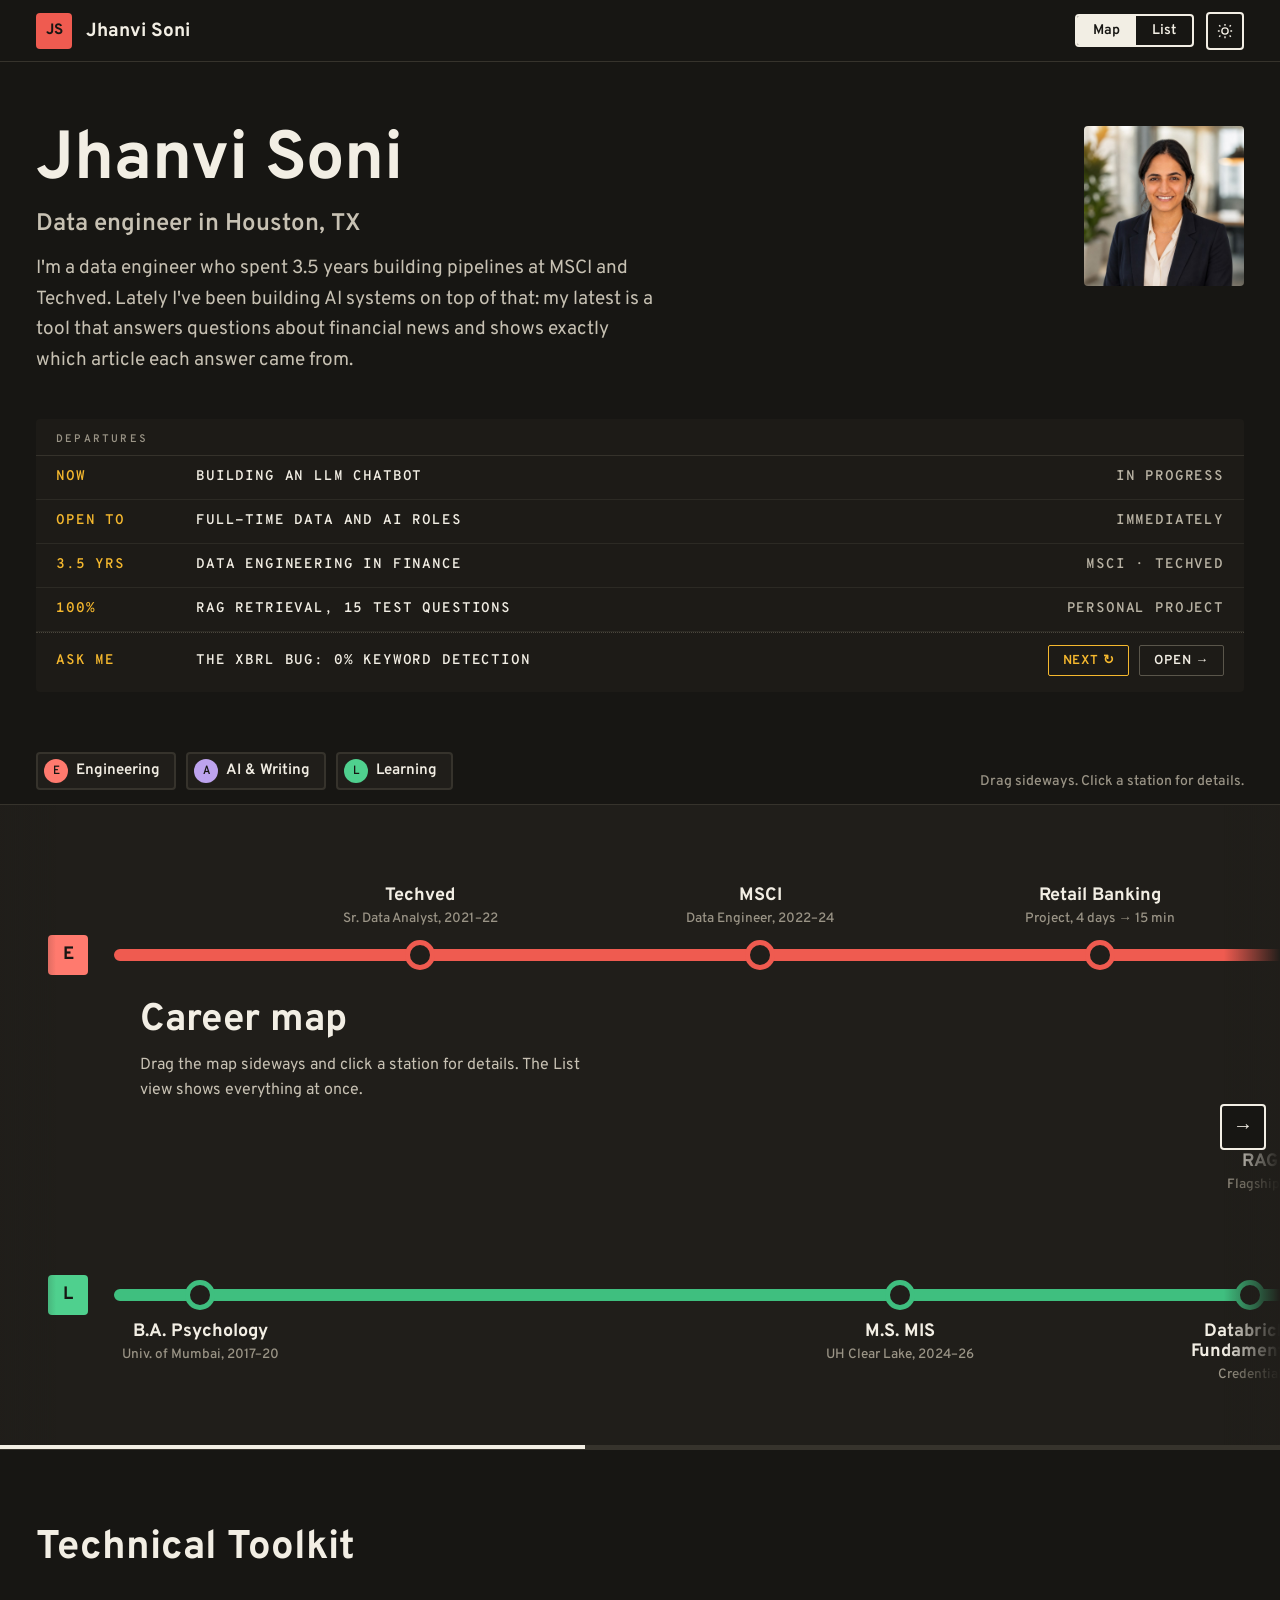
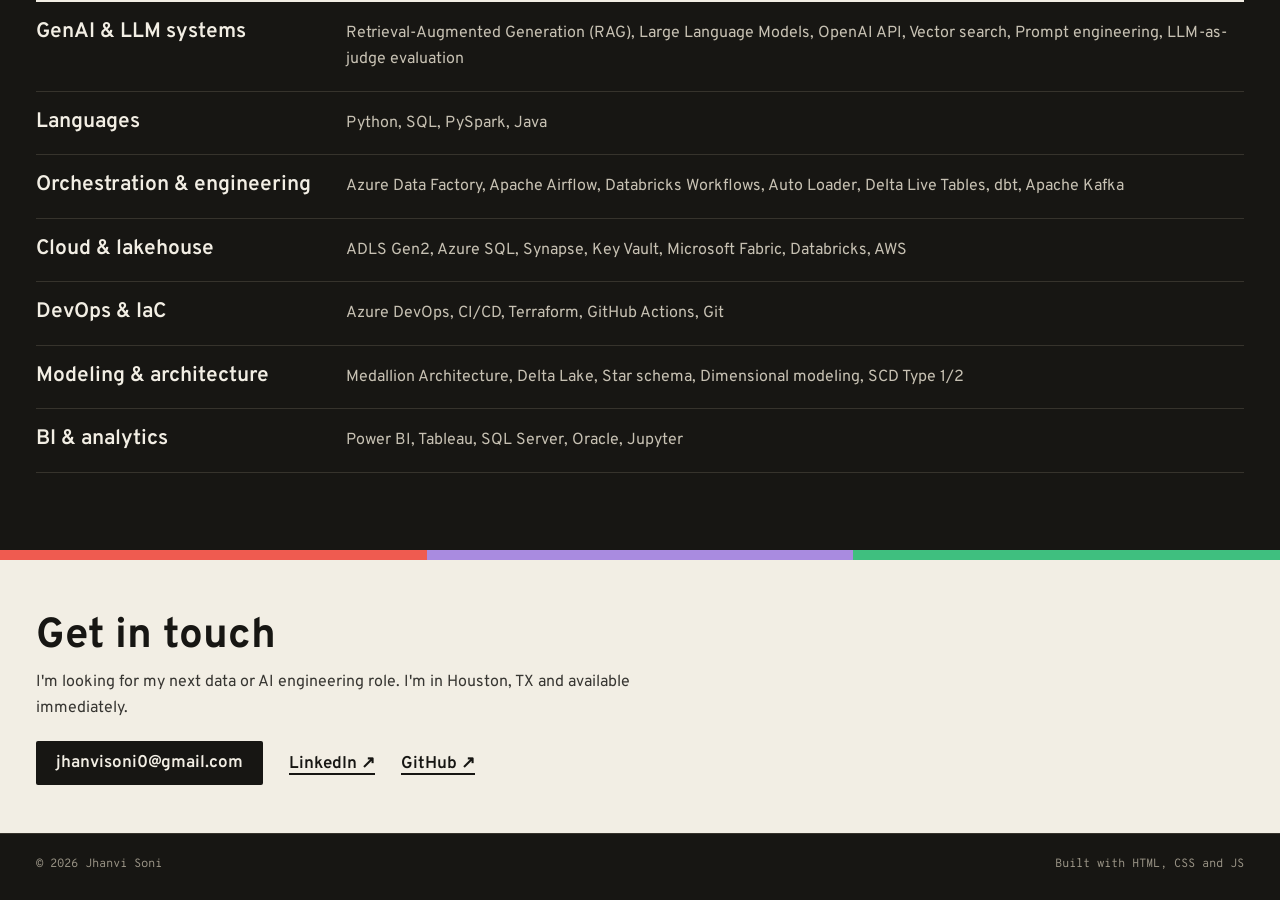
==== index.html @ bd4fed99 "Add files via upload" ====
<!DOCTYPE html>
<html lang="en">
<head>
<meta charset="UTF-8">
<meta name="viewport" content="width=device-width, initial-scale=1.0">

<script>
(function(){
  var r = document.documentElement;
  try {
    var t = localStorage.getItem('theme');
    if (t !== 'light' && t !== 'dark') { var h = new Date().getHours(); t = (h >= 7 && h < 19) ? 'light' : 'dark'; }
    r.setAttribute('data-theme', t);
    var v = localStorage.getItem('view');
    if (v !== 'map' && v !== 'list') { v = window.innerWidth >= 900 ? 'map' : 'list'; }
    r.setAttribute('data-view', v);
  } catch (e) {
    r.setAttribute('data-theme', 'dark');
    r.setAttribute('data-view', 'list');
  }
})();
</script>

<title>Jhanvi Soni | Data Engineer (RAG, GenAI, Databricks)</title>
<meta name="description" content="Data engineer in Houston, TX. 3.5 years building pipelines at MSCI and Techved, and a RAG project that answers questions about financial news and cites the article behind each answer.">
<link rel="canonical" href="https://jhanvisoni0.github.io/">

<meta property="og:type" content="profile">
<meta property="og:url" content="https://jhanvisoni0.github.io/">
<meta property="og:title" content="Jhanvi Soni | Data Engineer (RAG, GenAI, Databricks)">
<meta property="og:description" content="Data engineer in Houston, TX. Pipelines at MSCI and Techved, plus a RAG project that cites the article behind each answer.">
<meta property="og:image" content="https://jhanvisoni0.github.io/assets/profile.jpg">
<meta property="profile:first_name" content="Jhanvi">
<meta property="profile:last_name" content="Soni">

<meta name="twitter:card" content="summary_large_image">
<meta name="twitter:title" content="Jhanvi Soni | Data Engineer (RAG, GenAI, Databricks)">
<meta name="twitter:description" content="Data engineer in Houston, TX. Pipelines at MSCI and Techved, plus a RAG project that cites the article behind each answer.">
<meta name="twitter:image" content="https://jhanvisoni0.github.io/assets/profile.jpg">

<link rel="icon" type="image/png" sizes="32x32" href="assets/favicon-32.png">
<link rel="icon" type="image/png" sizes="512x512" href="assets/favicon-512.png">
<link rel="apple-touch-icon" sizes="180x180" href="assets/apple-touch-icon.png">

<script type="application/ld+json">
{
  "@context": "https://schema.org",
  "@type": "Person",
  "name": "Jhanvi Soni",
  "url": "https://jhanvisoni0.github.io/",
  "image": "https://jhanvisoni0.github.io/assets/profile.jpg",
  "jobTitle": "Data Engineer",
  "description": "Data engineer in Houston, TX with 3.5 years of experience at MSCI and Techved, now building RAG and GenAI systems.",
  "email": "mailto:jhanvisoni0@gmail.com",
  "address": { "@type": "PostalAddress", "addressLocality": "Houston", "addressRegion": "TX", "addressCountry": "US" },
  "alumniOf": [ { "@type": "CollegeOrUniversity", "name": "University of Houston Clear Lake" } ],
  "sameAs": [ "https://linkedin.com/in/jhanvisonii/", "https://github.com/Jhanvisoni0" ]
}
</script>

<link rel="stylesheet" href="style.css?v=29">
</head>
<body>

<a class="skip" href="#main">Skip to content</a>

<header class="bar">
  <a class="brand" href="#top" aria-label="Jhanvi Soni, back to top">
    <span class="roundel"><b>JS</b></span>
    <span class="brand-name">Jhanvi Soni</span>
  </a>
  <div class="bar-tools">
    <div class="seg" role="group" aria-label="Choose view">
      <button type="button" data-view-btn="map" aria-pressed="true">Map</button>
      <button type="button" data-view-btn="list" aria-pressed="false">List</button>
    </div>
    <button type="button" class="icon-btn" id="themeToggle" aria-label="Switch theme">
      <svg class="i-sun" viewBox="0 0 24 24" width="18" height="18" fill="none" stroke="currentColor" stroke-width="1.8" aria-hidden="true"><circle cx="12" cy="12" r="4.2"/><path d="M12 2.5v2.4M12 19.1v2.4M4.2 4.2l1.7 1.7M18.1 18.1l1.7 1.7M2.5 12h2.4M19.1 12h2.4M4.2 19.8l1.7-1.7M18.1 5.9l1.7-1.7"/></svg>
      <svg class="i-moon" viewBox="0 0 24 24" width="18" height="18" fill="none" stroke="currentColor" stroke-width="1.8" aria-hidden="true"><path d="M20 14.5A8.5 8.5 0 1 1 9.5 4a7 7 0 0 0 10.5 10.5z"/></svg>
    </button>
  </div>
</header>

<main id="main">

<!-- ======================= INTRO / DEPARTURE BOARD ======================= -->
<section class="intro wrap" id="top">
  <div class="intro-grid">
    <div class="intro-text">
      <h1>Jhanvi Soni</h1>
      <p class="role">Data engineer in Houston, TX</p>
      <p class="lede">I'm a data engineer who spent 3.5 years building pipelines at MSCI and Techved. Lately I've been building AI systems on top of that: my latest is a tool that answers questions about financial news and shows exactly which article each answer came from.</p>
    </div>
    <img class="photo" src="assets/profile.jpg?v=3" alt="Portrait of Jhanvi Soni" width="160" height="160">
  </div>

  <div class="board" aria-label="Departure board">
    <div class="board-head"><span>Departures</span></div>
    <div class="board-row">
      <span class="sr">Now: building an LLM chatbot. In progress.</span>
      <span class="b-k flip" data-text="NOW" aria-hidden="true">NOW</span>
      <span class="b-v flip" data-text="Building an LLM chatbot" aria-hidden="true">Building an LLM chatbot</span>
      <span class="b-s flip" data-text="In progress" aria-hidden="true">In progress</span>
    </div>
    <div class="board-row">
      <span class="b-k">OPEN TO</span>
      <span class="b-v">Full-time data and AI roles</span>
      <span class="b-s">Immediately</span>
    </div>
    <div class="board-row">
      <span class="b-k">3.5 YRS</span>
      <span class="b-v">Data engineering in finance</span>
      <span class="b-s">MSCI · Techved</span>
    </div>
    <div class="board-row">
      <span class="sr">100 percent retrieval accuracy on a 15-question RAG test. Personal project.</span>
      <span class="b-k" aria-hidden="true">100%</span>
      <span class="b-v" aria-hidden="true">RAG retrieval, 15 test questions</span>
      <span class="b-s" aria-hidden="true">Personal project</span>
    </div>
    <div class="board-row board-ask">
      <span class="b-k">ASK ME</span>
      <span class="b-v ask-v">The XBRL bug: 0% keyword detection</span>
      <span class="b-s ask-actions">
        <button type="button" class="ask-flip" aria-label="Show another question">Next &#8635;</button>
        <a class="ask-go" href="#st-rag">Open &rarr;</a>
      </span>
      <span class="sr ask-live" aria-live="polite"></span>
    </div>
  </div>
</section>

<!-- ======================= THE MAP ======================= -->
<section class="mapsec" id="map" aria-label="Career transit map">
  <div class="map-head wrap">
    <div class="legend" role="group" aria-label="Highlight a line">
      <button type="button" class="lg" data-line="eng" aria-pressed="false"><i>E</i>Engineering</button>
      <button type="button" class="lg" data-line="ai" aria-pressed="false"><i>A</i>AI &amp; Writing</button>
      <button type="button" class="lg" data-line="lrn" aria-pressed="false"><i>L</i>Learning</button>
    </div>
    <p class="map-hint" id="mapHint">Drag sideways. Click a station for details.</p>
  </div>
  <div class="map-frame" id="mapFrame" data-focus="">
    <button type="button" class="map-arrow prev" id="mapPrev" aria-label="Scroll the map left">←</button>
    <button type="button" class="map-arrow next" id="mapNext" aria-label="Scroll the map right">→</button>
    <div class="map-scroll" id="mapScroll" tabindex="0" role="region" aria-label="Career map. Scroll sideways to move along the lines.">
      <div class="map-canvas" id="mapCanvas">
        <div class="map-intro">
          <h2>Career map</h2>
          <p>Drag the map sideways and click a station for details. The List view shows everything at once.</p>
        </div>
      </div>
    </div>
    <div class="map-progress" aria-hidden="true"><span id="mapBar"></span></div>
  </div>
</section>

<!-- ======================= TIMETABLE (LIST VIEW + SINGLE SOURCE OF TRUTH) ======================= -->
<section class="list wrap" id="timetable" aria-label="Experience, projects and writing">
  <div class="list-head">
    <h2>Experience, projects and writing</h2>
    <p>The same stations as the map, grouped by line.</p>
  </div>
  <div class="list-cols">

    <div class="lgroup" data-line="eng">
      <div class="lg-head">
        <h3 class="lg-title"><i>E</i>Engineering line</h3>
        <p class="lg-sub">Jobs and data-platform projects</p>
      </div>

      <article class="station" id="st-techved" data-line="eng" data-x="420" data-y="150" data-label="up" data-name="Techved" data-sub="Sr. Data Analyst, 2021–22">
        <p class="st-meta"><span class="st-kind">Role</span><span class="st-when">Jan 2021 – Jul 2022</span></p>
        <h3 class="st-title">Techved Consultancy</h3>
        <p class="st-role">Senior Data Analyst, Mumbai, India</p>
        <p class="st-sum">Analytics consulting across 6+ client engagements: SQL and Python pipelines, dimensional models and live dashboards.</p>
        <ul class="st-points">
          <li>Built SQL and Python pipelines, dimensional models, and Power BI/Tableau dashboards that replaced manual reporting with real-time operational visibility.</li>
          <li>Contributed to $300K+ in client expansion revenue by delivering proof-of-concept data models and dashboards.</li>
          <li>Promoted from Associate to Senior Associate within 11 months.</li>
          <li>Validated data accuracy with Advanced Excel and SQL ahead of stakeholder-facing presentations.</li>
        </ul>
        <dl class="st-metrics"><div><dt>$300K+</dt><dd>client expansion revenue contributed</dd></div><div><dt>6+</dt><dd>client engagements</dd></div><div><dt>11 mo</dt><dd>to promotion</dd></div></dl>
        <p class="st-tags"><span>SQL</span><span>Python</span><span>Power BI</span><span>Tableau</span><span>Dimensional modeling</span></p>
      </article>

      <article class="station" id="st-msci" data-line="eng" data-x="760" data-y="150" data-label="up" data-name="MSCI" data-sub="Data Engineer, 2022–24">
        <p class="st-meta"><span class="st-kind">Role</span><span class="st-when">Aug 2022 – Jul 2024</span></p>
        <h3 class="st-title">MSCI</h3>
        <p class="st-role">Data Engineer / Data Analyst, Morgan Stanley Capital International, Mumbai</p>
        <p class="st-sum">Production lakehouse and reporting pipelines for equity and Real Assets data, used as the source of truth by quant, risk and product teams.</p>
        <ul class="st-points">
          <li>Cut average query time by 40% with partition pruning, predicate pushdown and Z-ordering across equity and Real Assets reporting pipelines.</li>
          <li>Lifted reporting accuracy 20% with automated data-quality frameworks monitoring 100+ feeds: schema mismatch, null and duplicate checks, audit logging.</li>
          <li>Migrated 20+ legacy SQL workflows to PySpark on Azure Databricks; designed star-schema fact/dimension tables and SCD Type 1 &amp; 2 models.</li>
          <li>Built ETL/ELT on Azure (ADLS Gen2, Azure SQL, ADF), provisioned with Terraform and shipped through Azure DevOps CI/CD with automated validation gates.</li>
          <li>Built self-serve Power BI semantic models and mentored junior analysts on Databricks and Delta Lake practices.</li>
        </ul>
        <dl class="st-metrics"><div><dt>40%</dt><dd>faster query execution</dd></div><div><dt>20%</dt><dd>reporting accuracy lift</dd></div><div><dt>100+</dt><dd>feeds monitored</dd></div><div><dt>20+</dt><dd>workflows migrated</dd></div></dl>
        <p class="st-tags"><span>PySpark</span><span>Azure Databricks</span><span>Delta Lake</span><span>Terraform</span><span>Azure DevOps</span><span>Power BI</span></p>
      </article>

      <article class="station" id="st-banking" data-line="eng" data-x="1100" data-y="150" data-label="up" data-name="Retail Banking" data-sub="Project, 4 days → 15 min">
        <p class="st-meta"><span class="st-kind">Project</span><span class="st-when">Personal project</span></p>
        <h3 class="st-title">Retail Banking Customer Analytics</h3>
        <p class="st-role">Azure data platform</p>
        <p class="st-sum">Unifies customer, loan and transaction data from 3 source systems into one automated Medallion pipeline with nightly anomaly scoring and a live Power BI dashboard.</p>
        <ul class="st-points">
          <li>Cut the reporting cycle from 4 days to 15 minutes with a Gold-layer Customer 360: loan-to-deposit ratio, delinquency flags, transaction velocity.</li>
          <li>Ingests 50K transactions and 5K customer profiles through ADF and Auto Loader into ADLS Gen2; Databricks Workflows runs it daily at 6 AM with retries and alerts.</li>
          <li>An Isolation Forest model flagged 1,500 high-risk transactions on its first run, tracked in MLflow; credentials live in Key Vault with table-level RBAC through Unity Catalog.</li>
        </ul>
        <dl class="st-metrics"><div><dt>4d → 15m</dt><dd>reporting cycle</dd></div><div><dt>50K</dt><dd>transactions processed</dd></div><div><dt>1,500</dt><dd>high-risk flags, first run</dd></div></dl>
        <p class="st-tags"><span>Azure Data Factory</span><span>Databricks</span><span>PySpark</span><span>Delta Lake</span><span>Kafka</span><span>Terraform</span><span>Power BI</span><span>MLflow</span></p>
        <p class="st-links"><a href="project-retail-banking.html">Full case study →</a><a href="https://github.com/Jhanvisoni0" target="_blank" rel="noopener">GitHub ↗</a></p>
      </article>

      <article class="station" id="st-assets" data-line="eng" data-x="1400" data-y="150" data-label="up" data-name="Real Assets" data-sub="Project, +86% simulated">
        <p class="st-meta"><span class="st-kind">Project</span><span class="st-when">Personal project</span></p>
        <h3 class="st-title">Real Assets Investment Intelligence</h3>
        <p class="st-role">Databricks analytics platform</p>
        <p class="st-sum">Tracks 15 real assets (REITs, infrastructure, gold, oil) across six years, computes risk metrics daily, flags market stress automatically and forecasts 90 days ahead.</p>
        <ul class="st-points">
          <li>Ingests 22,635 rows of market data and macro indicators (yfinance, FRED) into Delta Lake on Unity Catalog through a Bronze → Silver → Gold pipeline.</li>
          <li>PySpark window functions compute returns, rolling volatility, Sharpe ratio, max drawdown and S&amp;P 500 correlation; a simulated $10K portfolio grew to $18,645 (86%).</li>
          <li>Isolation Forest flagged 1,131 stress events and Prophet forecasts 90-day returns, all tracked in MLflow.</li>
          <li>Joining Fed Funds Rate data showed REITs returning 23.26% a year in low-rate periods versus −8.17% during rate transitions.</li>
        </ul>
        <dl class="st-metrics"><div><dt>86%</dt><dd>simulated portfolio return</dd></div><div><dt>1,131</dt><dd>anomalies flagged</dd></div><div><dt>22,635</dt><dd>rows ingested</dd></div></dl>
        <p class="st-tags"><span>Databricks</span><span>PySpark</span><span>Delta Lake</span><span>MLflow</span><span>Prophet</span><span>Unity Catalog</span></p>
        <p class="st-links"><a href="project-real-assets.html">Full case study →</a><a href="https://github.com/Jhanvisoni0" target="_blank" rel="noopener">GitHub ↗</a></p>
      </article>
    </div>

    <div class="lgroup" data-line="ai">
      <div class="lg-head">
        <h3 class="lg-title"><i>A</i>AI &amp; Writing line</h3>
        <p class="lg-sub">RAG platform, blog posts and current work</p>
      </div>

      <article class="station" id="st-rag" data-line="ai" data-x="1300" data-y="320" data-label="down" data-link="eng" data-name="RAG Platform" data-sub="Flagship, 100% retrieval">
        <p class="st-meta"><span class="st-kind">Flagship project</span><span class="st-when">Personal project, live demo</span></p>
        <h3 class="st-title">Financial News Intelligence RAG Platform</h3>
        <p class="st-role">GenAI on Azure Databricks</p>
        <p class="st-sum">A research assistant that reads SEC filings and financial news and answers with citations, and says so plainly when the data can't support an answer.</p>
        <ul class="st-points">
          <li>100% retrieval accuracy on a 15-question evaluation set; every answer traceable to its source.</li>
          <li>Found and fixed inline-XBRL markup silently corrupting filing text, restoring risk-keyword detection from 0%.</li>
          <li>Citation-grounded generation with LLM-as-judge evaluation; deliberately unanswerable questions confirm it refuses instead of hallucinating.</li>
          <li>Moved embeddings from local inference to an API to fix a memory-limited deployment: a public demo with no ongoing infrastructure.</li>
        </ul>
        <dl class="st-metrics"><div><dt>100%</dt><dd>retrieval accuracy</dd></div><div><dt>15</dt><dd>evaluation questions</dd></div><div><dt>5</dt><dd>public companies</dd></div><div><dt>15+</dt><dd>unit tests in CI</dd></div></dl>
        <p class="st-note">The live demo asks for your own OpenAI API key and can take about 30 seconds to wake up.</p>
        <p class="st-tags"><span>Python</span><span>Azure Databricks</span><span>Delta Lake</span><span>OpenAI</span><span>ChromaDB</span><span>MLflow</span><span>Terraform</span><span>GitHub Actions</span></p>
        <p class="st-links"><a href="project-financial-rag.html">Full case study →</a><a href="https://financial-news-intelligence-rag-spfkf8yfjgbvxuzqiozyth.streamlit.app/" target="_blank" rel="noopener">Live demo ↗</a><a href="https://github.com/Jhanvisoni0/financial-news-intelligence-rag" target="_blank" rel="noopener">GitHub ↗</a></p>
      </article>

      <article class="station" id="st-post-realization" data-line="ai" data-x="1560" data-y="320" data-label="up" data-name="Databricks, rethought" data-sub="Post, 2026">
        <p class="st-meta"><span class="st-kind">Post</span><span class="st-when">2026</span></p>
        <h3 class="st-title">What Building a Banking Platform Taught Me About Databricks</h3>
        <p class="st-sum">I thought Databricks was managed Spark. Building a real platform showed me it replaces the pile of tools instead of joining it.</p>
        <p class="st-links"><a href="blog-databricks-realization.html">Read the post →</a></p>
      </article>

      <article class="station" id="st-post-ltap" data-line="ai" data-x="1740" data-y="320" data-label="down" data-name="LTAP explained" data-sub="Post, 2026">
        <p class="st-meta"><span class="st-kind">Post</span><span class="st-when">2026</span></p>
        <h3 class="st-title">LTAP: 45 Years of Transactional/Analytical Split, Solved?</h3>
        <p class="st-sum">What Databricks' LTAP announcement actually is, explained with a restaurant, a courier and one shared whiteboard.</p>
        <p class="st-links"><a href="blog-ltap.html">Read the post →</a></p>
      </article>

      <article class="station" id="st-post-rt" data-line="ai" data-x="1920" data-y="320" data-label="up" data-name="Lakehouse//RT" data-sub="Post, 2026">
        <p class="st-meta"><span class="st-kind">Post</span><span class="st-when">2026</span></p>
        <h3 class="st-title">Lakehouse//RT: When "Real-Time Lakehouse" Stopped Being Marketing Speak</h3>
        <p class="st-sum">10ms latency, up to 16x faster, no copies and no separate serving layer. How it works and why it matters.</p>
        <p class="st-links"><a href="blog-lakehouse-rt.html">Read the post →</a></p>
      </article>

      <article class="station" id="st-post-layers" data-line="ai" data-x="2100" data-y="320" data-label="down" data-name="AI in every layer" data-sub="Post, 2026">
        <p class="st-meta"><span class="st-kind">Post</span><span class="st-when">2026</span></p>
        <h3 class="st-title">AI Isn't Sitting on Top of Databricks Anymore</h3>
        <p class="st-sum">AI/BI Genie, Genie Ontology, Agent Bricks and Unity AI Gateway: AI woven into every layer of the platform. Context closer to data, governance closer to AI.</p>
        <p class="st-links"><a href="blog-databricks-ai-layers.html">Read the post →</a></p>
      </article>

      <article class="station" id="st-chatbot" data-line="ai" data-x="2280" data-y="320" data-label="up" data-state="building" data-name="LLM Chatbot" data-sub="In progress">
        <p class="st-meta"><span class="st-kind">Project</span><span class="st-when">In progress</span></p>
        <h3 class="st-title">LLM Chatbot</h3>
        <p class="st-sum">A conversational assistant covering orchestration, retrieval and evaluation. Not released yet.</p>
      </article>
    </div>

    <div class="lgroup" data-line="lrn">
      <div class="lg-head">
        <h3 class="lg-title"><i>L</i>Learning line</h3>
        <p class="lg-sub">Education and certifications</p>
      </div>

      <article class="station" id="st-ba" data-line="lrn" data-x="200" data-y="490" data-label="down" data-name="B.A. Psychology" data-sub="Univ. of Mumbai, 2017–20">
        <p class="st-meta"><span class="st-kind">Education</span><span class="st-when">Jul 2017 – May 2020</span></p>
        <h3 class="st-title">B.A. Psychology</h3>
        <p class="st-role">University of Mumbai, India</p>
      </article>

      <article class="station" id="st-ms" data-line="lrn" data-x="900" data-y="490" data-label="down" data-name="M.S. MIS" data-sub="UH Clear Lake, 2024–26">
        <p class="st-meta"><span class="st-kind">Education</span><span class="st-when">Aug 2024 – May 2026</span></p>
        <h3 class="st-title">M.S. Management Information Systems</h3>
        <p class="st-role">University of Houston Clear Lake, TX</p>
      </article>

      <article class="station" id="st-cert-fund" data-line="lrn" data-x="1250" data-y="490" data-label="down" data-name="Databricks Fundamentals" data-sub="Credential">
        <p class="st-meta"><span class="st-kind">Credential</span><span class="st-when">Verifiable</span></p>
        <h3 class="st-title">Databricks Fundamentals</h3>
        <p class="st-links"><a href="https://credentials.databricks.com/c94e4aed-7f92-49dc-98fb-2a4e784ddee0" target="_blank" rel="noopener">Verify credential ↗</a></p>
      </article>

      <article class="station" id="st-cert-aws" data-line="lrn" data-x="1550" data-y="490" data-label="down" data-name="AWS Cloud Practitioner" data-sub="Credential">
        <p class="st-meta"><span class="st-kind">Credential</span><span class="st-when">Verifiable</span></p>
        <h3 class="st-title">AWS Cloud Practitioner</h3>
        <p class="st-links"><a href="https://www.credly.com/badges/a01ecd6c-46ab-45b5-8eb7-16ce52265665/linked_in_profile" target="_blank" rel="noopener">Verify credential ↗</a></p>
      </article>

      <article class="station" id="st-cert-azure" data-line="lrn" data-x="1850" data-y="490" data-label="down" data-name="Azure Databricks DE" data-sub="Associate, credential">
        <p class="st-meta"><span class="st-kind">Credential</span><span class="st-when">Verifiable</span></p>
        <h3 class="st-title">Azure Databricks Data Engineer Associate</h3>
        <p class="st-links"><a href="https://learn.microsoft.com/en-in/users/jhanvisoni-0857/credentials/c6d1f3ed6f9d9ac6" target="_blank" rel="noopener">Verify credential ↗</a></p>
      </article>
    </div>

  </div>
</section>

<div hidden>
  <article class="station" id="st-contact" data-line="all" data-x="2560" data-y="320" data-label="right" data-big="1" data-name="Contact" data-sub="Get in touch">
    <p class="st-meta"><span class="st-kind">Contact</span></p>
    <h3 class="st-title">Get in touch</h3>
    <p class="st-sum">I'm looking for my next data or AI engineering role. I'm based in Houston, TX and available immediately.</p>
    <p class="st-links"><a href="mailto:jhanvisoni0@gmail.com">jhanvisoni0@gmail.com</a><a href="https://linkedin.com/in/jhanvisonii/" target="_blank" rel="noopener">LinkedIn ↗</a><a href="https://github.com/Jhanvisoni0" target="_blank" rel="noopener">GitHub ↗</a></p>
  </article>
</div>

<!-- ======================= TECHNICAL TOOLKIT ======================= -->
<section class="kit wrap" id="toolkit" aria-label="Technical toolkit">
  <div class="sec-head">
    <h2>Technical Toolkit</h2>
  </div>
  <div class="kit-table">
    <div class="kit-row"><h3>GenAI &amp; LLM systems</h3><p>Retrieval-Augmented Generation (RAG), Large Language Models, OpenAI API, Vector search, Prompt engineering, LLM-as-judge evaluation</p></div>
    <div class="kit-row"><h3>Languages</h3><p>Python, SQL, PySpark, Java</p></div>
    <div class="kit-row"><h3>Orchestration &amp; engineering</h3><p>Azure Data Factory, Apache Airflow, Databricks Workflows, Auto Loader, Delta Live Tables, dbt, Apache Kafka</p></div>
    <div class="kit-row"><h3>Cloud &amp; lakehouse</h3><p>ADLS Gen2, Azure SQL, Synapse, Key Vault, Microsoft Fabric, Databricks, AWS</p></div>
    <div class="kit-row"><h3>DevOps &amp; IaC</h3><p>Azure DevOps, CI/CD, Terraform, GitHub Actions, Git</p></div>
    <div class="kit-row"><h3>Modeling &amp; architecture</h3><p>Medallion Architecture, Delta Lake, Star schema, Dimensional modeling, SCD Type 1/2</p></div>
    <div class="kit-row"><h3>BI &amp; analytics</h3><p>Power BI, Tableau, SQL Server, Oracle, Jupyter</p></div>
  </div>
</section>

<!-- ======================= TERMINUS / CONTACT ======================= -->
<section class="terminus" id="contact" aria-label="Contact">
  <div class="wrap">
    <h2>Get in touch</h2>
    <p class="term-sub">I'm looking for my next data or AI engineering role. I'm in Houston, TX and available immediately.</p>
    <p class="term-links">
      <a href="mailto:jhanvisoni0@gmail.com">jhanvisoni0@gmail.com</a>
      <a href="https://linkedin.com/in/jhanvisonii/" target="_blank" rel="noopener">LinkedIn ↗</a>
      <a href="https://github.com/Jhanvisoni0" target="_blank" rel="noopener">GitHub ↗</a>
    </p>
  </div>
</section>

</main>

<footer class="footer">
  <div class="wrap footer-inner">
    <span>© 2026 Jhanvi Soni</span>
    <span class="footer-dim">Built with HTML, CSS and JS</span>
  </div>
</footer>

<!-- Station details drawer (map view) -->
<aside class="drawer" id="drawer" role="dialog" aria-label="Station details" tabindex="-1">
  <div class="dr-top">
    <div class="dr-line"><span class="badge" id="drBadge">E</span><span id="drLine">Engineering line</span></div>
    <button type="button" class="icon-btn" id="drClose" aria-label="Close details">✕</button>
  </div>
  <div class="dr-body" id="drBody"></div>
  <div class="dr-foot">
    <button type="button" class="dr-nav" id="drPrev"></button>
    <button type="button" class="dr-nav next" id="drNext"></button>
  </div>
</aside>

<script src="script.js?v=16"></script>
</body>
</html>
---- style.css ----
/* ==========================================================================
   Jhanvi Soni: career transit map
   Palette comes from Houston METRORail's Red, Green and Purple lines.
   Type is Overpass (an open font based on US highway signage) and Overpass Mono
   for the departures board. Both are embedded below so nothing loads from a CDN.
   Lines: Engineering = red, AI & Writing = purple, Learning = green.
   ========================================================================== */
@font-face{ font-family:'Overpass'; src:url([data-uri]) format('woff2'); font-weight:100 900; font-style:normal; font-display:swap; }
@font-face{ font-family:'Overpass Mono'; src:url([data-uri]) format('woff2'); font-weight:300 700; font-style:normal; font-display:swap; }
@font-face{ font-family:'Instrument Sans'; src:url([data-uri]) format('woff2'); font-weight:400 700; font-display:swap; }
:root{
  --bg:#f6f2ea; --panel:#fffdf8; --ink:#1d1b17; --ink2:#47443c; --ink3:#69655a; --rule:#ddd5c5;
  --eng:#c8312b; --ai:#6b3fa0; --lrn:#14804a;
  --eng-ink:#b3261e; --ai-ink:#5b2f90; --lrn-ink:#0e6b3c;
  --on:#fffdf8; --amber:#f5b82e;
  --f-head:'Overpass','Helvetica Neue',Arial,sans-serif;
  --f-body:'Overpass','Helvetica Neue',Arial,sans-serif;
  --f-mono:'Overpass Mono',ui-monospace,Menlo,Consolas,monospace;
  --gut:clamp(16px,3vw,36px); --bar-h:62px; --radius:4px;
}
[data-theme="dark"]{
  --bg:#171613; --panel:#201e1a; --ink:#f2eee4; --ink2:#c7c1b3; --ink3:#9a9486; --rule:#36332c;
  --eng:#ef5b50; --ai:#a98be0; --lrn:#3fbf7f;
  --eng-ink:#ff7a6e; --ai-ink:#bda3ee; --lrn-ink:#4fd08e;
  --on:#171613; --amber:#f5b82e;
}
[data-line="eng"]{ --c:var(--eng); --ci:var(--eng-ink); }
[data-line="ai"]{ --c:var(--ai); --ci:var(--ai-ink); }
[data-line="lrn"]{ --c:var(--lrn); --ci:var(--lrn-ink); }
[data-line="all"]{ --c:var(--ink); --ci:var(--ink); }

*,*::before,*::after{ box-sizing:border-box; }
html{ scroll-behavior:smooth; }
[id]{ scroll-margin-top:calc(var(--bar-h) + 12px); }
body{ margin:0; background:var(--bg); color:var(--ink); font:400 17px/1.6 var(--f-body); -webkit-font-smoothing:antialiased; }
h1,h2,h3,h4{ margin:0; overflow-wrap:break-word; }
a{ color:inherit; }
img{ max-width:100%; }
.wrap{ max-width:1280px; margin:0 auto; padding:0 var(--gut); }
.container{ max-width:820px; margin:0 auto; padding:0 var(--gut); }
.sr{ position:absolute; width:1px; height:1px; overflow:hidden; clip:rect(0 0 0 0); white-space:nowrap; }
.skip{ position:absolute; left:-999px; top:8px; z-index:100; background:var(--ink); color:var(--bg); padding:8px 14px; font:600 14px var(--f-body); }
.skip:focus{ left:8px; }
button{ font-family:inherit; }
:focus-visible{ outline:3px solid var(--ink); outline-offset:3px; }

/* ---------- top bar ---------- */
.bar{ position:sticky; top:0; z-index:40; height:var(--bar-h); display:flex; align-items:center; justify-content:space-between; gap:12px;
  padding:0 var(--gut); background:var(--bg); border-bottom:1px solid var(--rule); }
.brand{ display:flex; align-items:center; gap:14px; text-decoration:none; color:var(--ink); }
.brand-name{ font:700 19px var(--f-head); }
.roundel{ width:36px; height:36px; border-radius:4px; background:var(--eng); color:var(--on); display:grid; place-items:center; flex:0 0 auto; }
.roundel b{ font:700 15px/1 var(--f-head); }
.bar-tools{ display:flex; align-items:center; gap:12px; }
.seg{ display:inline-flex; border:2px solid var(--ink); border-radius:4px; overflow:hidden; }
.seg button{ font:600 14px var(--f-head); padding:6px 16px; background:none; border:0; color:var(--ink); cursor:pointer; }
.seg button[aria-pressed="true"]{ background:var(--ink); color:var(--bg); }
.icon-btn{ width:38px; height:38px; border-radius:4px; border:2px solid var(--ink); background:none; color:var(--ink); display:grid; place-items:center; cursor:pointer; font:600 14px var(--f-body); flex:0 0 auto; }
.icon-btn:hover{ background:var(--ink); color:var(--bg); }
.i-sun{ display:none; } .i-moon{ display:block; }
[data-theme="dark"] .i-sun{ display:block; } [data-theme="dark"] .i-moon{ display:none; }
.bar-back{ font:600 15px var(--f-head); text-decoration:none; color:var(--ink); border-bottom:3px solid var(--c,var(--eng)); padding-bottom:1px; }
.bar-back:hover{ background:var(--c,var(--eng)); color:var(--on); }

/* ---------- view switching ---------- */
.mapsec,.drawer{ display:none; }
html[data-view="map"] .mapsec{ display:block; }
html[data-view="map"] .drawer{ display:flex; }
html[data-view="map"] .list{ display:none; }

/* ---------- intro ---------- */
.intro{ padding-top:clamp(28px,5vw,64px); }
.intro-grid{ display:grid; grid-template-columns:1fr auto; gap:clamp(20px,4vw,56px); align-items:start; }
.intro h1{ font:700 clamp(38px,5.4vw,68px)/1.05 var(--f-head); }
.role{ font:600 clamp(18px,2vw,24px)/1.25 var(--f-head); color:var(--ink2); margin:12px 0 14px; }
.lede{ max-width:620px; font-size:clamp(16px,1.5vw,19px); color:var(--ink2); margin:0; }
.photo{ display:block; width:160px; height:160px; object-fit:cover; object-position:50% 20%; border-radius:4px; }

.board{ margin-top:clamp(26px,4vw,44px); background:#1d1b17; color:#f2eee4; border-radius:4px; padding:4px 0; overflow:hidden; }
.board-head{ padding:9px 20px; font:600 11px var(--f-mono); letter-spacing:.2em; text-transform:uppercase; color:#9a9486; border-bottom:1px solid #35322b; }
.board-row{ display:grid; grid-template-columns:120px 1fr auto; gap:20px; align-items:baseline; padding:12px 20px; border-bottom:1px solid #2c2a24; font:600 14px/1.35 var(--f-mono); text-transform:uppercase; letter-spacing:.06em; }
.board-row:last-child{ border-bottom:0; }
.b-k{ color:var(--amber); }
.b-s{ color:#b9b3a4; text-align:right; white-space:nowrap; }

/* ---------- map ---------- */
.mapsec{ margin-top:clamp(32px,5vw,60px); }
.map-head{ display:flex; align-items:flex-end; justify-content:space-between; gap:12px 20px; flex-wrap:wrap; margin-bottom:14px; }
.legend{ display:flex; flex-wrap:wrap; gap:10px; }
.lg{ display:inline-flex; align-items:center; gap:8px; font:600 15px var(--f-head); padding:5px 14px 5px 6px; border:2px solid var(--rule); border-radius:4px; background:var(--panel); color:var(--ink); cursor:pointer; }
.lg:hover{ border-color:var(--ink); }
.lg[aria-pressed="true"]{ border-color:var(--c); background:var(--bg); }
.lg i,.lg-title i,.badge{ width:24px; height:24px; border-radius:50%; background:var(--ci); color:var(--on); display:grid; place-items:center; font:600 12px var(--f-mono); font-style:normal; flex:0 0 auto; }
.map-hint{ font:500 14px var(--f-body); color:var(--ink3); margin:0; }

.map-frame{ position:relative; border-top:1px solid var(--rule); border-bottom:1px solid var(--rule); background:var(--panel); }
.map-frame::before,.map-frame::after{ content:""; position:absolute; top:0; bottom:4px; width:56px; z-index:2; pointer-events:none; }
.map-frame::before{ left:0; background:linear-gradient(90deg,var(--panel),transparent); }
.map-frame::after{ right:0; background:linear-gradient(270deg,var(--panel),transparent); }
.map-scroll{ overflow-x:auto; overflow-y:hidden; cursor:grab; scrollbar-width:none; -webkit-overflow-scrolling:touch; }
.map-scroll::-webkit-scrollbar{ display:none; }
.map-scroll.dragging{ cursor:grabbing; user-select:none; }
.map-scroll:focus-visible{ outline-offset:-4px; }
.map-canvas{ position:relative; width:2800px; height:640px }
.map-canvas svg{ position:absolute; left:0; top:0; pointer-events:none; }
.trk{ fill:none; stroke-width:12; stroke-linecap:round; stroke-linejoin:round; transition:opacity .25s; }
.trk[data-line="eng"]{ stroke:var(--eng); } .trk[data-line="ai"]{ stroke:var(--ai); } .trk[data-line="lrn"]{ stroke:var(--lrn); }
.trk.draw{ stroke-dasharray:1; stroke-dashoffset:1; animation:draw 1.8s .15s ease-out forwards; }
.trk.dashed{ stroke-dasharray:16 14; stroke-linecap:butt; animation:fade .8s 1.2s both; }
.trk.xl{ stroke-width:6; }
@keyframes draw{ to{ stroke-dashoffset:0; } }
@keyframes fade{ from{ opacity:0; } }
@keyframes pop{ from{ transform:scale(.2); opacity:0; } }

.map-intro{ position:absolute; left:140px; top:236px; width:640px; }
.map-intro h2{ font:700 clamp(30px,3vw,40px)/1.05 var(--f-head); margin:0 0 12px; }
.map-intro p{ margin:0; color:var(--ink2); font-size:16px; max-width:440px; }

.stn{ position:absolute; left:calc(var(--x) - 15px); top:calc(var(--y) - 15px); width:30px; height:30px; padding:0; border:0; background:none; color:var(--ink); cursor:pointer; transition:opacity .25s; }
.stn .dot{ position:absolute; inset:0; border-radius:50%; background:var(--panel); border:5px solid var(--c); transition:transform .18s,background .18s; animation:pop .45s calc(var(--i,0) * 55ms + .5s) both cubic-bezier(.3,1.6,.5,1); }
.stn:hover .dot,.stn:focus-visible .dot{ transform:scale(1.2); }
.stn.is-active .dot{ background:var(--c); transform:scale(1.25); }
.stn:focus-visible{ outline:3px solid var(--ink); outline-offset:6px; border-radius:50%; }
.stn.big{ left:calc(var(--x) - 24px); top:calc(var(--y) - 24px); width:48px; height:48px; }
.stn.big .dot{ border-width:8px; border-color:var(--ink); }
.stn.building .dot{ border-style:dashed; }
.stn-label{ position:absolute; left:50%; width:184px; margin-left:-92px; text-align:center; line-height:1.1; animation:fade .6s calc(var(--i,0) * 55ms + .7s) both; }
.stn.up .stn-label{ bottom:calc(100% + 12px); }
.stn.down .stn-label{ top:calc(100% + 12px); }
.stn.right .stn-label{ left:calc(100% + 16px); margin-left:0; top:50%; transform:translateY(-50%); text-align:left; width:180px; }
.stn-name{ display:block; font:700 18px/1.12 var(--f-head); }
.stn-sub{ display:block; margin-top:4px; font:500 13.5px/1.3 var(--f-body); color:var(--ink3); }
.stn:hover .stn-name{ text-decoration:underline; text-decoration-thickness:3px; text-underline-offset:4px; text-decoration-color:var(--c); }
.xdot{ position:absolute; width:18px; height:18px; border-radius:50%; background:var(--panel); border:4px solid var(--c); transform:translate(-50%,-50%); }
.xlabel{ position:absolute; font:500 12px var(--f-body); color:var(--ink3); white-space:nowrap; }

/* line focus (legend) */
.map-frame[data-focus="eng"] .trk:not([data-line="eng"]),
.map-frame[data-focus="ai"] .trk:not([data-line="ai"]),
.map-frame[data-focus="lrn"] .trk:not([data-line="lrn"]){ opacity:.14; }
.map-frame[data-focus="eng"] .stn:not([data-line="eng"]):not([data-line="all"]):not([data-link="eng"]),
.map-frame[data-focus="ai"] .stn:not([data-line="ai"]):not([data-line="all"]),
.map-frame[data-focus="lrn"] .stn:not([data-line="lrn"]):not([data-line="all"]){ opacity:.22; }

.map-arrow{ position:absolute; top:50%; transform:translateY(-50%); z-index:3; width:46px; height:46px; border-radius:4px; border:2px solid var(--ink); background:var(--bg); color:var(--ink); font:600 20px var(--f-body); cursor:pointer; }
.map-arrow.prev{ left:14px; } .map-arrow.next{ right:14px; }
.map-arrow:hover:not([disabled]){ background:var(--ink); color:var(--bg); }
.map-arrow[disabled]{ opacity:.25; cursor:default; }
.map-progress{ position:relative; height:4px; background:var(--rule); }
.map-progress span{ position:absolute; top:0; bottom:0; left:0; width:30%; background:var(--ink); }

/* ---------- drawer ---------- */
.drawer{ position:fixed; top:var(--bar-h); right:0; bottom:0; width:min(460px,100vw); z-index:60; background:var(--panel); border-left:2px solid var(--ink); flex-direction:column;
  transform:translateX(102%); visibility:hidden; transition:transform .35s cubic-bezier(.2,.8,.2,1),visibility 0s .35s; }
.drawer.open{ transform:none; visibility:visible; transition:transform .35s cubic-bezier(.2,.8,.2,1); }
.drawer:focus{ outline:none; }
.dr-top{ display:flex; justify-content:space-between; align-items:center; padding:14px 18px; border-top:10px solid var(--c); }
.dr-line{ display:flex; align-items:center; gap:10px; font:700 15px var(--f-head); }
.dr-body{ flex:1; overflow:auto; padding:6px 22px 26px; }
.dr-foot{ display:grid; grid-template-columns:1fr 1fr; border-top:2px solid var(--ink); }
.dr-nav{ background:none; border:0; padding:14px 18px; text-align:left; cursor:pointer; color:var(--ink); font:600 17px var(--f-head); }
.dr-nav small{ display:block; font:400 11px var(--f-mono); color:var(--ink3); letter-spacing:.06em; text-transform:none; }
.dr-nav.next{ text-align:right; border-left:1px solid var(--rule); }
.dr-nav:hover:not([disabled]){ background:var(--bg); }
.dr-nav[disabled]{ opacity:.3; cursor:default; }

/* ---------- station content (shared: list view + drawer) ---------- */
.st-meta{ display:flex; flex-wrap:wrap; gap:4px 12px; margin:0 0 8px; font:500 14px var(--f-body); color:var(--ink3); }
.st-kind{ color:var(--ci); }
.st-title{ font:700 clamp(25px,2.6vw,32px)/1.08 var(--f-head); margin:0 0 8px; }
.st-role{ font:600 17px/1.2 var(--f-head); color:var(--ci); margin:0 0 14px; }
.st-sum{ color:var(--ink); font-size:16.5px; margin:0 0 14px; }
.st-points{ list-style:none; padding:0; margin:0 0 14px; }
.st-points li{ position:relative; padding-left:20px; margin:0 0 9px; color:var(--ink2); font-size:15.5px; line-height:1.5; }
.st-points li::before{ content:""; position:absolute; left:0; top:.5em; width:9px; height:9px; background:var(--c); }
.st-metrics{ display:grid; grid-template-columns:repeat(auto-fit,minmax(110px,1fr)); gap:14px; margin:18px 0; padding:14px 0; border-top:2px solid var(--ink); border-bottom:1px solid var(--rule); }
.st-metrics dt{ font:700 32px/1 var(--f-head); color:var(--ci);}
.st-metrics dd{ margin:4px 0 0; font:500 14px/1.35 var(--f-body); color:var(--ink3); }
.st-note{ font:500 15px/1.5 var(--f-body); color:var(--ink3); margin:0 0 14px; border-left:3px solid var(--rule); padding-left:12px; }
.st-tags{ display:flex; flex-wrap:wrap; gap:4px 14px; margin:0 0 14px; font:500 14.5px var(--f-body); color:var(--ink3); }
.st-tags span::before{ content:"#"; opacity:.55; }
.st-links{ display:flex; flex-wrap:wrap; gap:8px 22px; margin:0; }
.st-links a{ font:600 15px var(--f-body); color:var(--ci); text-decoration:underline; text-underline-offset:4px; text-decoration-thickness:2px; }
.st-links a:hover{ background:var(--ci); color:var(--on); text-decoration:none; }
.dr-body .st-title{ font-size:30px; }

/* ---------- list view ---------- */
.list{ padding-top:clamp(28px,5vw,56px); padding-bottom:24px; }
.list-head h2{ font:700 clamp(28px,3.4vw,40px)/1.1 var(--f-head); }
.list-head p{ margin:8px 0 0; color:var(--ink2); }
.list-cols{ margin-top:36px; }
.lgroup{ display:grid; grid-template-columns:240px minmax(0,1fr); column-gap:48px; padding:30px 0 22px; border-top:6px solid var(--c); }
.lgroup[data-line="lrn"]{ grid-template-columns:240px repeat(2,minmax(0,1fr)); }
.lg-head{ grid-column:1; grid-row:1 / span 12; align-self:start; position:sticky; top:calc(var(--bar-h) + 24px); padding-bottom:20px; }
.lg-title{ display:flex; align-items:center; gap:10px; font:700 22px var(--f-head); margin:0; }
.lg-sub{ margin:8px 0 0; color:var(--ink3); font-size:14.5px; line-height:1.45; }
.lgroup .station{ grid-column:2; padding:0 0 28px; margin:0 0 28px; border-bottom:1px solid var(--rule); }
.lgroup[data-line="lrn"] .station{ grid-column:auto; }
.lgroup[data-line="lrn"] .station:nth-of-type(odd){ grid-column:2; }
.lgroup[data-line="lrn"] .station:nth-of-type(even){ grid-column:3; }
.lgroup .station:last-child{ border-bottom:0; margin-bottom:0; }
.lgroup .st-title{ font-size:26px; }
.lgroup .st-sum{ max-width:64ch; }

/* quiet metrics: three max, inline */
.st-metrics > div:nth-child(n+4){ display:none; }
.lgroup .st-metrics,.station-detail .st-metrics{ display:flex; flex-wrap:wrap; gap:10px 32px; border:0; padding:0; margin:16px 0; }
.lgroup .st-metrics dt{ font-size:26px; }

/* collapsible highlights */
.st-more{ margin:14px 0 16px; }
.st-more summary{ display:inline-flex; align-items:center; gap:8px; cursor:pointer; list-style:none; font:600 14.5px var(--f-body); color:var(--ci); padding:3px 0; border-bottom:2px solid var(--c); }
.st-more summary::-webkit-details-marker{ display:none; }
.st-more summary::after{ content:"+"; font-weight:700; }
.st-more[open] summary::after{ content:"\2212"; }
.st-more[open] > summary{ margin-bottom:16px; }
.st-more .st-points,.st-more .st-note,.st-more .st-tags{ margin-bottom:14px; }

/* ---------- toolkit ---------- */
.kit{ padding-top:clamp(44px,6vw,80px); }
.sec-head h2{ font:700 clamp(28px,3.4vw,40px)/1.1 var(--f-head); }
.kit-table{ margin-top:30px; border-top:2px solid var(--ink); }
.kit-row{ display:grid; grid-template-columns:290px 1fr; gap:20px; align-items:baseline; padding:18px 0; border-bottom:1px solid var(--rule); }

.kit-row h3{ font:600 21px/1.15 var(--f-head); }
.kit-row p{ margin:0; color:var(--ink2); font-size:16px; }

/* ---------- terminus ---------- */
.terminus{ position:relative; margin-top:clamp(44px,6vw,80px); background:var(--ink); color:var(--bg); padding:clamp(36px,5vw,56px) 0 clamp(32px,4.5vw,48px); }
.terminus::before{ content:""; position:absolute; left:0; right:0; top:0; height:10px; background:linear-gradient(90deg,var(--eng) 33.34%,var(--ai) 33.34% 66.67%,var(--lrn) 66.67%); }

.terminus h2{ font:700 clamp(28px,3.6vw,42px)/1.1 var(--f-head); margin:8px 0 10px;}
.term-sub{ max-width:620px; font-size:16px; opacity:.85; margin:0 0 20px; }
.term-links{ display:flex; flex-wrap:wrap; gap:8px 26px; margin:0; }
.term-links{ align-items:center; }
.term-links a{ font:600 17px var(--f-body); color:var(--bg); text-decoration:underline; text-underline-offset:5px; text-decoration-thickness:2px; }
.term-links a:first-child{ background:var(--bg); color:var(--ink); text-decoration:none; padding:11px 20px; border-radius:2px; }
.term-links a:first-child:hover{ background:var(--amber); }
.term-links a:not(:first-child):hover{ text-decoration-color:var(--amber); }

.footer{ padding:22px 0 28px; border-top:1px solid var(--rule); font:400 12px var(--f-mono); color:var(--ink3); }
.footer-inner{ display:flex; justify-content:space-between; flex-wrap:wrap; gap:8px; }
.terminus + .footer{ border-top:0; }
.footer .container{ max-width:1280px; }

/* ==========================================================================
   Article system (blog posts + case studies)
   ========================================================================== */
.article-header{ position:relative; padding:clamp(40px,6vw,76px) 0 30px; border-bottom:1px solid var(--rule); }
.article-header::before{ content:""; position:absolute; left:0; right:0; top:0; height:12px; background:var(--c,var(--eng)); }
.back-link{ display:inline-block; font:500 13px var(--f-mono); letter-spacing:.08em; text-transform:uppercase; text-decoration:none; color:var(--ink2); margin-bottom:20px; border-bottom:2px solid var(--rule); }
.back-link:hover{ color:var(--ink); border-color:var(--c,var(--eng)); }
.article-tag{ display:inline-flex; align-items:center; gap:10px; font:500 12px var(--f-mono); letter-spacing:.1em; text-transform:uppercase; color:var(--ci,var(--eng-ink)); margin-left:14px; }
.article-tag::before{ content:""; width:12px; height:12px; background:var(--c,var(--eng)); }
.article-title{ font:700 clamp(34px,5vw,62px)/1.02 var(--f-head); margin:16px 0; }
.article-meta{ font:400 13px var(--f-mono); color:var(--ink3); margin:0; }
.article-meta a{ color:var(--ci,var(--eng-ink)); text-underline-offset:3px; }
.article-body{ max-width:760px; margin:0 auto; padding:48px var(--gut) 24px; }
.article-body h2{ font:700 clamp(26px,3.4vw,34px)/1.1 var(--f-head);  margin:48px 0 14px;}
.article-body p,.article-body li{ color:var(--ink2); font-size:17.5px; }
.article-body p{ margin:0 0 18px; }
.article-body strong{ color:var(--ink); }
.article-body a{ color:var(--ci,var(--eng-ink)); text-decoration:underline; text-underline-offset:3px; }
.article-body ul{ padding-left:22px; margin:0 0 20px; }
.article-body li{ margin-bottom:8px; }
.article-body code{ font:400 .88em var(--f-mono); background:var(--rule); padding:2px 6px; border-radius:4px; color:var(--ink); }
.article-body .pull-quote{ font:700 clamp(22px,3vw,30px)/1.2 var(--f-head);  color:var(--ink); border-left:10px solid var(--c,var(--eng)); padding:4px 0 4px 22px; margin:34px 0;}
.article-image-block{ margin:34px 0; }
.article-image{ display:block; width:100%; border:2px solid var(--ink); border-radius:var(--radius); background:#fff; }
.article-body .article-caption{ font:400 12px var(--f-mono); color:var(--ink3); margin:10px 0 0; text-align:center; }
.result-banner{ border:2px solid var(--ink); background:var(--panel); padding:18px 22px; margin:26px 0; }
.article-body .result-banner-label{ font:500 12px var(--f-mono); letter-spacing:.08em; text-transform:uppercase; color:var(--ink3); margin:0 0 6px; }
.article-body .result-banner-value{ font:700 clamp(28px,4vw,44px)/1 var(--f-head);  color:var(--ink); margin:0;}
.stat-callout-row{ display:grid; grid-template-columns:repeat(auto-fit,minmax(150px,1fr)); gap:14px; margin:28px 0; }
.stat-callout{ border-top:6px solid var(--c,var(--eng)); background:var(--panel); padding:14px 16px; }
.stat-callout-number{ display:block; font:700 42px/1 var(--f-head); color:var(--ink);}
.stat-callout-label{ display:block; font:400 12px/1.35 var(--f-mono); color:var(--ink3); margin-top:6px; }
.principles-grid,.principles-grid-2col{ display:grid; gap:16px; margin:24px 0; }
.principles-grid{ grid-template-columns:repeat(auto-fit,minmax(220px,1fr)); }
.principles-grid-2col{ grid-template-columns:repeat(2,1fr); }
.principle{ background:var(--panel); border:2px solid var(--ink); border-radius:var(--radius); padding:20px; }
.principle-no{ display:block; font:500 12px var(--f-mono); color:var(--ci,var(--eng-ink)); margin-bottom:10px; letter-spacing:.08em; }
.article-body .principle h4,.principle h4{ font:700 20px/1.1 var(--f-head);  margin:0 0 8px;}
.article-body .principle p{ font-size:15px; margin:0; }
.project-icon-badge{ width:40px; height:40px; border-radius:50%; border:3px solid; display:grid; place-items:center; margin-bottom:12px; }
.project-icon-badge-cyan{ color:var(--lrn-ink); border-color:var(--lrn); }
.project-icon-badge-gold{ color:var(--ink); border-color:var(--ink); }
.project-icon-badge-bronze{ color:var(--eng-ink); border-color:var(--eng); }
.project-icon-badge-arch{ color:var(--ai-ink); border-color:var(--ai); }
.timeline{ position:relative; margin:26px 0; padding-left:36px; }
.timeline::before{ content:""; position:absolute; left:11px; top:8px; bottom:8px; width:10px; background:var(--c,var(--eng)); border-radius:5px; }
.timeline-item{ position:relative; padding:0 0 24px; }
.timeline-marker{ position:absolute; left:-36px; top:0; width:26px; height:26px; border-radius:50%; background:var(--panel); border:6px solid var(--c,var(--eng)); }
.timeline-header{ display:flex; justify-content:space-between; align-items:baseline; gap:12px; flex-wrap:wrap; }
.timeline-header h3{ font:700 24px var(--f-head); }
.timeline-date{ font:500 11px var(--f-mono); letter-spacing:.08em; color:var(--ink3); }
.article-body .timeline-org{ margin:4px 0 0; font-size:16px; }
.chip-row{ display:flex; flex-wrap:wrap; gap:6px 14px; margin:0 0 30px; }
.chip,.chip-sm{ font:400 12.5px var(--f-mono); color:var(--ink3); }
.chip::before{ content:"#"; opacity:.55; }
.dot-sep{ margin:0 .4em; color:var(--ink3); }
.post-divider{ border:0; border-top:1px solid var(--rule); margin:44px 0; }
.demo-embed{ border:2px solid var(--ink); border-radius:var(--radius); overflow:hidden; margin:24px 0; background:var(--panel); }
.demo-embed-intro{ padding:20px 20px 16px; border-bottom:1px solid var(--rule); }
.article-body .demo-embed-heading{ display:flex; align-items:center; gap:10px; font:700 24px var(--f-head);  color:var(--ink); margin:0 0 8px;}
.demo-embed-accent{ width:6px; height:22px; background:var(--c,var(--ai)); display:inline-block; }
.article-body .demo-embed-desc{ font-size:15px; margin:0 0 12px; }
.demo-embed-examples{ display:flex; flex-wrap:wrap; gap:6px 14px; align-items:baseline; }
.demo-example-label,.demo-example-chip{ font:400 12px var(--f-mono); color:var(--ink3); }
.demo-embed-bar{ display:flex; justify-content:space-between; align-items:center; gap:12px; flex-wrap:wrap; padding:9px 16px; background:var(--bg); border-bottom:1px solid var(--rule); }
.demo-embed-label{ font:400 12px var(--f-mono); color:var(--ink3); }
.demo-embed-open{ font:500 12px var(--f-mono); color:var(--ci,var(--ai-ink)); }
.demo-embed-frame{ width:100%; height:560px; border:0; display:block; background:#fff; }
.article-body .demo-embed-note{ font:400 11.5px var(--f-mono); color:var(--ink3); margin:0; padding:9px 16px; background:var(--bg); border-top:1px solid var(--rule); }
.article-footer{ max-width:760px; margin:0 auto; padding:26px var(--gut) 68px; border-top:1px solid var(--rule); }
.article-footer .back-link{ margin-bottom:18px; }
.post-signoff{ font:700 26px var(--f-head);  margin:0 0 8px;}

/* ---------- responsive ---------- */
@media (max-width:1100px){
  .kit-row{ grid-template-columns:220px 1fr; }
}
@media (max-width:899px){
  .drawer{ left:0; top:auto; width:auto; height:min(68vh,580px); border-left:0; border-top:2px solid var(--ink); transform:translateY(102%); }
  .drawer.open{ transform:none; }
}
@media (max-width:760px){
  .intro-grid{ grid-template-columns:1fr; }
  .photo{ width:112px; height:112px; }
  .board-row{ grid-template-columns:1fr; gap:4px; }
  .b-s{ text-align:left; }
  .kit-row{ grid-template-columns:1fr; gap:6px; }
  .principles-grid-2col{ grid-template-columns:1fr; }
}
@media (max-width:520px){
  .brand-name{ display:none; }
  .seg button{ padding:6px 12px; }
}
@media (prefers-reduced-motion:reduce){
  html{ scroll-behavior:auto; }
  *,*::before,*::after{ animation:none !important; transition:none !important; }
  .trk.draw{ stroke-dasharray:none; stroke-dashoffset:0; }
}

/* line start tags on the map */
.line-tag{ position:absolute; width:40px; height:40px; border-radius:4px; background:var(--ci); color:var(--on); display:grid; place-items:center; font:700 18px var(--f-head);}
.map-intro{ top:196px; }
.map-arrow[disabled]{ opacity:0; pointer-events:none; }
.article-header .back-link{ display:none; }

@media (max-width:900px){
  .lgroup,.lgroup[data-line="lrn"]{ grid-template-columns:minmax(0,1fr); }
  .lg-head{ position:static; grid-row:auto; }
  .lgroup .station,.lgroup[data-line="lrn"] .station,.lgroup[data-line="lrn"] .station:nth-of-type(odd),.lgroup[data-line="lrn"] .station:nth-of-type(even){ grid-column:1; }
}

/* ---------- "Ask me" row on the board ---------- */
.board-ask{ border-top:1px dotted #4a463c; }
.ask-v{ min-height:1.35em; }
.ask-actions{ display:flex; align-items:center; justify-content:flex-end; gap:10px; }
.ask-flip,.ask-go{ font:600 13px var(--f-body); letter-spacing:.06em; text-transform:uppercase; padding:6px 14px; border-radius:2px; border:1.5px solid var(--amber); color:var(--amber); background:transparent; cursor:pointer; text-decoration:none; white-space:nowrap; }
.ask-flip:hover,.ask-go:hover{ background:var(--amber); color:#1d1b17; }
.ask-go{ border-color:#5a564b; color:#f2eee4; }
.ask-go:hover{ background:#f2eee4; border-color:#f2eee4; color:#1d1b17; }
.ask-flip:focus-visible,.ask-go:focus-visible{ outline:3px solid #f2eee4; outline-offset:3px; }
@media (max-width:760px){ .ask-actions{ justify-content:flex-start; margin-top:6px; } .ask-v{ min-height:2.7em; } }
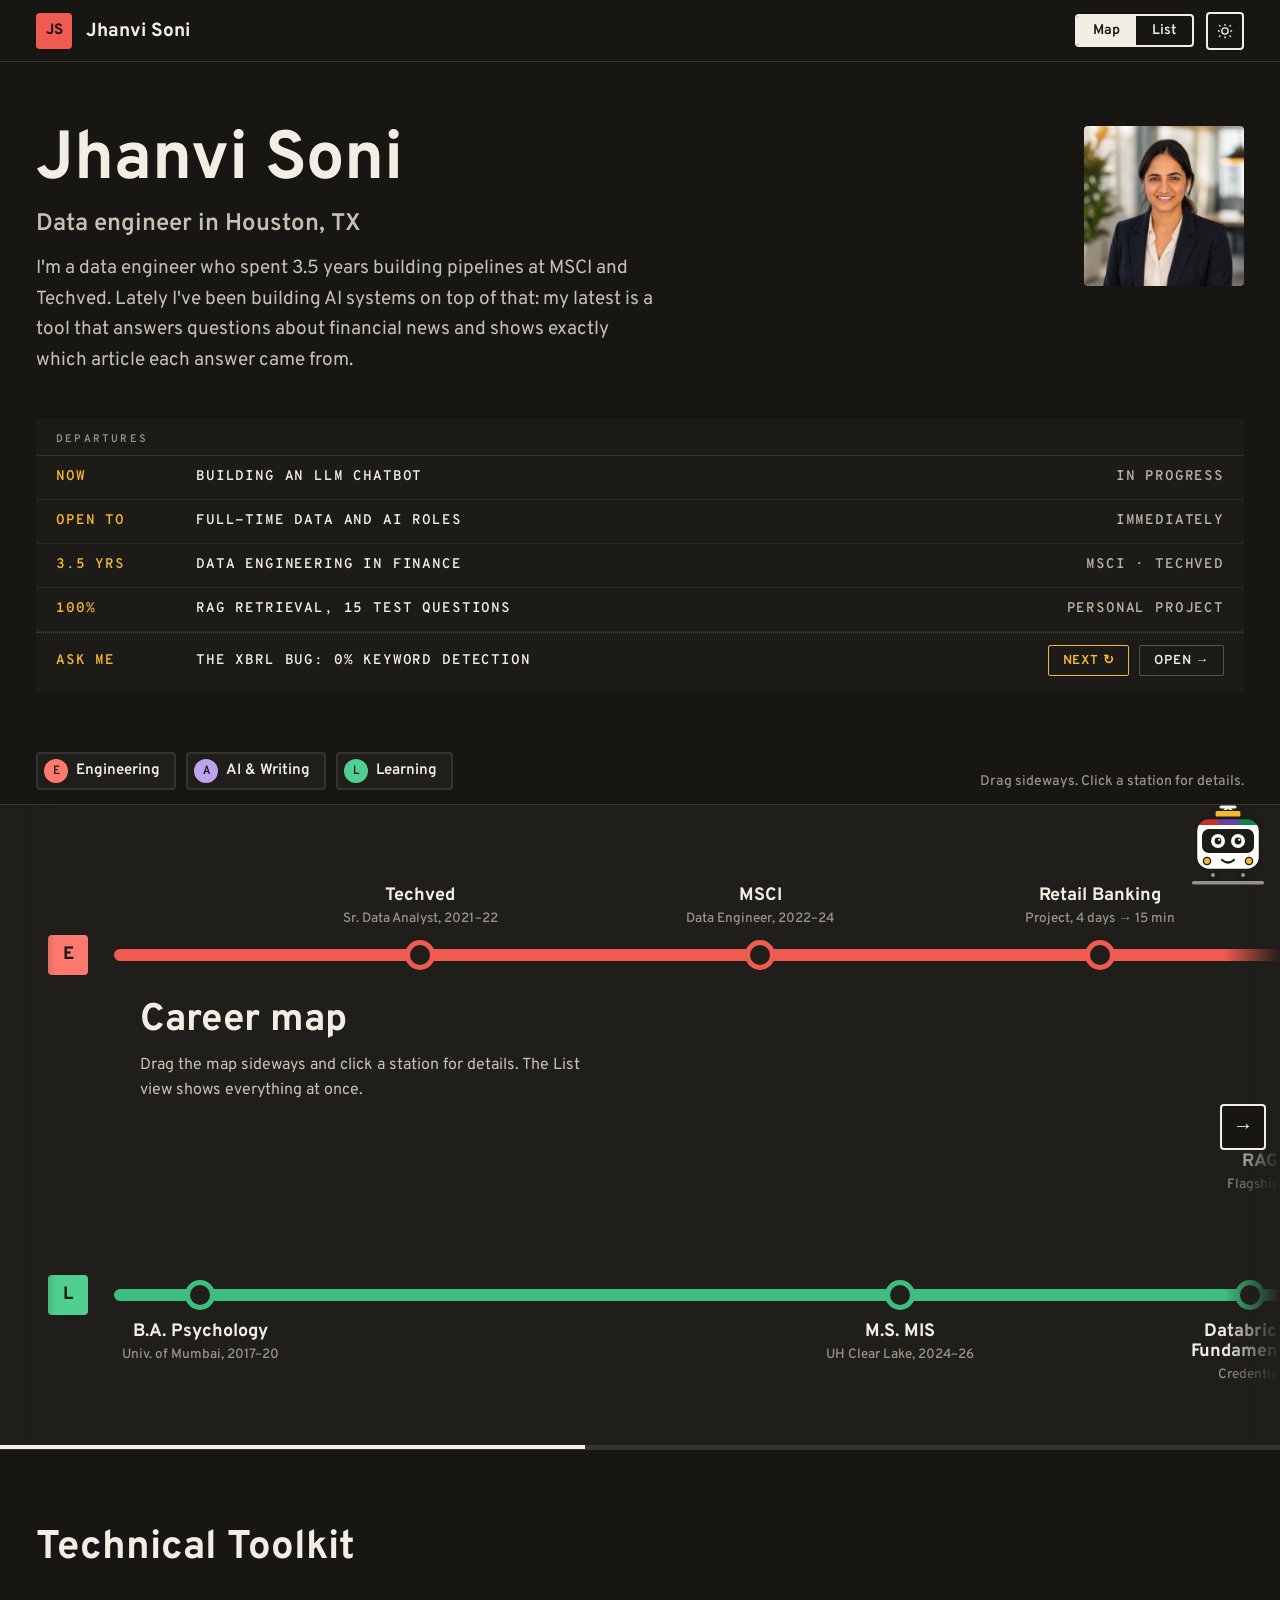
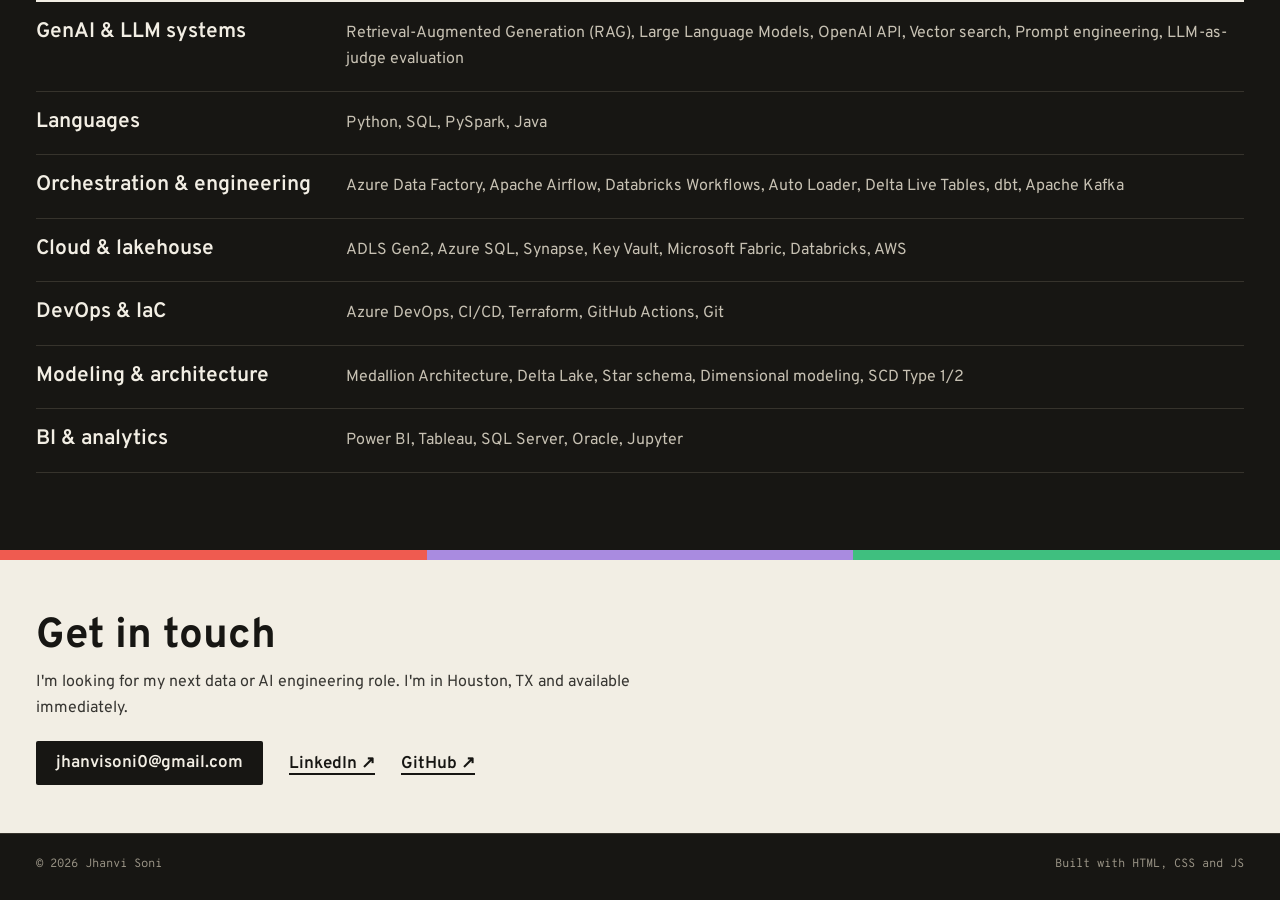
==== commit d95c3532: "Add files via upload" ====
--- a/index.html
+++ b/index.html
@@ -58,7 +58,7 @@
 }
 </script>
 
-<link rel="stylesheet" href="style.css?v=29">
+<link rel="stylesheet" href="style.css?v=30">
 </head>
 <body>
 
@@ -390,6 +390,6 @@
   </div>
 </aside>
 
-<script src="script.js?v=16"></script>
+<script src="script.js?v=17"></script>
 </body>
 </html>
--- a/style.css
+++ b/style.css
@@ -364,3 +364,112 @@
 .ask-go:hover{ background:#f2eee4; border-color:#f2eee4; color:#1d1b17; }
 .ask-flip:focus-visible,.ask-go:focus-visible{ outline:3px solid #f2eee4; outline-offset:3px; }
 @media (max-width:760px){ .ask-actions{ justify-content:flex-start; margin-top:6px; } .ask-v{ min-height:2.7em; } }
+
+/* ---------- Dash, the light-rail guide ---------- */
+.pip{ position:fixed; left:0; top:0; width:76px; height:84px; z-index:65; pointer-events:none; opacity:0; transition:transform 1.4s cubic-bezier(.55,0,.2,1), opacity .5s; will-change:transform; }
+.pip.in{ opacity:1; }
+.pip.away{ opacity:0; }
+.pip.tracking{ transition:opacity .5s; }
+.pip-body{ position:relative; display:block; width:76px; height:84px; padding:0; border:0; background:none; color:var(--ink); cursor:pointer; pointer-events:auto; }
+.pip.away .pip-body{ pointer-events:none; }
+.pip-body:focus-visible{ outline:3px solid var(--ink); outline-offset:2px; border-radius:30px; }
+.pip-svg{ display:block; overflow:visible; animation:pipbob 3.4s ease-in-out infinite; transform-origin:50% 90%; }
+.pip-look{ transition:transform .12s ease-out; }
+.pip-blink{ transform-box:fill-box; transform-origin:center; animation:pipblink 5.5s infinite; }
+.pip-lamp{ animation:piplamp 1.8s ease-in-out infinite; }
+.pip.moving .pip-svg{ animation:pipfly .55s ease-in-out infinite; }
+.pip.hop .pip-svg{ animation:piphop .6s ease-out 1, pipbob 3.4s ease-in-out .6s infinite; }
+@keyframes pipbob{ 0%,100%{ transform:translateY(0) rotate(-2deg); } 50%{ transform:translateY(-7px) rotate(2deg); } }
+@keyframes pipfly{ 0%,100%{ transform:translateY(0) rotate(-7deg); } 50%{ transform:translateY(-5px) rotate(7deg); } }
+@keyframes piphop{ 0%{ transform:translateY(0) scale(1,1); } 30%{ transform:translateY(-16px) scale(.94,1.08); } 60%{ transform:translateY(0) scale(1.08,.9); } 100%{ transform:translateY(0) scale(1,1); } }
+@keyframes pipblink{ 0%,93%,100%{ transform:scaleY(1); } 96%{ transform:scaleY(.1); } }
+@keyframes piplamp{ 0%,100%{ opacity:.55; } 50%{ opacity:1; } }
+
+.pip-bubble{ position:absolute; width:270px; padding:14px 16px 14px; background:var(--panel); color:var(--ink); border:2px solid var(--ink); border-radius:4px; pointer-events:auto; opacity:0; visibility:hidden; transform:scale(.92); transition:opacity .2s, transform .2s, visibility 0s .2s; }
+.pip.open .pip-bubble{ opacity:1; visibility:visible; transform:none; transition:opacity .2s, transform .2s; }
+.pip[data-v="up"] .pip-bubble{ bottom:calc(100% + 12px); transform-origin:bottom; }
+.pip[data-v="down"] .pip-bubble{ top:calc(100% + 12px); transform-origin:top; }
+.pip[data-side="r"] .pip-bubble{ right:0; }
+.pip[data-side="l"] .pip-bubble{ left:0; }
+.pip-bubble::after{ content:""; position:absolute; width:14px; height:14px; background:var(--panel); border:2px solid var(--ink); border-width:0 2px 2px 0; transform:rotate(45deg); }
+.pip[data-v="up"] .pip-bubble::after{ bottom:-9px; }
+.pip[data-v="down"] .pip-bubble::after{ top:-9px; transform:rotate(225deg); }
+.pip[data-side="r"] .pip-bubble::after{ right:30px; }
+.pip[data-side="l"] .pip-bubble::after{ left:30px; }
+.pip-k{ margin:0 22px 4px 0; font:600 14px var(--f-body); color:var(--ai-ink); }
+.pip-q{ margin:0 0 12px; font:700 17px/1.25 var(--f-head); }
+.pip-btns{ display:flex; flex-wrap:wrap; gap:8px; }
+.pip-flip,.pip-go{ font:600 13px var(--f-body); padding:6px 13px; border-radius:4px; cursor:pointer; text-decoration:none; border:1.5px solid var(--ink); background:transparent; color:var(--ink); }
+.pip-go{ background:var(--ink); color:var(--bg); }
+.pip-flip:hover{ background:var(--ink); color:var(--bg); }
+.pip-go:hover{ background:var(--ai); border-color:var(--ai); color:var(--on); }
+.pip-x{ position:absolute; top:8px; right:8px; width:26px; height:26px; border-radius:4px; border:0; background:none; color:var(--ink3); cursor:pointer; font-size:13px; }
+.pip-x:hover{ background:var(--rule); color:var(--ink); }
+.pip-bubble :focus-visible{ outline:3px solid var(--ink); outline-offset:2px; }
+
+.pip-tag{ position:absolute; top:-10px; white-space:nowrap; padding:5px 12px; border-radius:4px; background:var(--ai); color:var(--on); font:700 13px var(--f-body); opacity:0; transform:scale(.8); transition:opacity .25s .9s, transform .25s .9s; pointer-events:none; }
+.pip[data-side="r"] .pip-tag{ right:calc(100% - 6px); }
+.pip[data-side="l"] .pip-tag{ left:calc(100% - 6px); }
+.pip.guiding .pip-tag{ opacity:1; transform:none; }
+@media (max-width:899px){ .pip.guiding .pip-tag{ top:-30px; right:0; left:auto; } }
+
+/* the answer Pip points at */
+.hl-target{ position:relative; background:color-mix(in srgb,var(--ai) 14%,transparent); outline:3px solid var(--ai); outline-offset:4px; border-radius:3px; animation:hlin .35s ease-out; }
+@keyframes hlin{ from{ outline-offset:14px; outline-color:transparent; } }
+@media (prefers-reduced-motion:reduce){
+  .pip{ transition:opacity .2s !important; }
+  .pip-svg,.pip-blink,.pip-lamp,.hl-target{ animation:none !important; }
+}
+
+/* Dash's speech + confetti */
+.pip-say{ position:absolute; left:50%; bottom:calc(100% - 4px); transform:translateX(-50%) scale(.85); white-space:nowrap; padding:6px 13px; border-radius:4px; background:var(--panel); color:var(--ink); border:2px solid var(--ink); font:700 13.5px var(--f-body); opacity:0; pointer-events:none; transition:opacity .15s, transform .15s; }
+.pip.saying .pip-say{ opacity:1; transform:translateX(-50%); }
+.pip[data-v="down"] .pip-say{ bottom:auto; top:calc(100% - 4px); }
+.pip.zip{ transition:transform .5s cubic-bezier(.2,.9,.3,1), opacity .5s; }
+.pip-conf{ position:fixed; width:9px; height:9px; border-radius:2px; z-index:99; pointer-events:none; }
+.pip-trick{ font:600 13px var(--f-body); padding:6px 13px; border-radius:4px; cursor:pointer; border:1.5px dashed var(--ink3); background:transparent; color:var(--ink2); }
+.pip-trick:hover{ border-style:solid; color:var(--ink); border-color:var(--ink); }
+.pip-try,.pip-no{ display:none; font:600 13px var(--f-body); padding:6px 14px; border-radius:4px; cursor:pointer; }
+.pip-try{ border:1.5px solid var(--ink); background:var(--ink); color:var(--bg); }
+.pip-no{ border:1.5px solid var(--ink3); background:transparent; color:var(--ink2); }
+.pip[data-offer] .pip-flip,.pip[data-offer] .pip-go,.pip[data-offer] .pip-trick{ display:none; }
+.pip[data-offer] .pip-try,.pip[data-offer] .pip-no{ display:inline-block; }
+
+/* the trick */
+.pip.trick-on{ z-index:95; }
+.pip.trick-on .pip-bubble{ display:none; }
+.pip.trick-think .pip-svg{ animation:pipfly .35s ease-in-out infinite; }
+.trick{ position:fixed; inset:0; z-index:90; display:grid; place-items:center; padding:16px; }
+.trick[hidden]{ display:none; }
+.trick-back{ position:absolute; inset:0; background:rgba(29,27,23,.6); animation:trickfade .25s ease-out; }
+.trick-card{ position:relative; width:min(430px,100%); max-height:calc(100vh - 32px); overflow:auto; padding:26px 26px 24px; background:var(--panel); color:var(--ink); border:2px solid var(--ink); border-radius:4px; animation:trickpop .3s cubic-bezier(.2,.9,.3,1.2); }
+.trick-card:focus{ outline:none; }
+.trick-k{ margin:0 0 14px; font:600 15px var(--f-body); color:var(--ai-ink); }
+.trick-x{ position:absolute; top:14px; right:14px; width:32px; height:32px; border-radius:4px; border:0; background:none; color:var(--ink3); font-size:15px; cursor:pointer; }
+.trick-x:hover{ background:var(--rule); color:var(--ink); }
+.trick-lead{ margin:0 0 8px; font:700 clamp(21px,5vw,26px)/1.2 var(--f-head); }
+.trick-sub{ margin:0 0 18px; color:var(--ink2); font-size:16px; line-height:1.5; }
+.trick-btns{ display:flex; flex-wrap:wrap; gap:10px; margin-top:18px; }
+.trick-primary,.trick-alt{ font:600 16px var(--f-body); padding:11px 24px; border-radius:4px; cursor:pointer; border:2px solid var(--ink); }
+.trick-primary{ background:var(--ink); color:var(--bg); }
+.trick-alt{ background:transparent; color:var(--ink); }
+.trick-primary:hover{ background:var(--ai); border-color:var(--ai); color:var(--on); }
+.trick-alt:hover{ background:var(--rule); }
+.trick-card :focus-visible{ outline:3px solid var(--ai); outline-offset:3px; }
+.trick-prog{ display:flex; gap:6px; margin:0 0 14px; }
+.trick-prog i{ flex:1; height:6px; border-radius:3px; background:var(--rule); }
+.trick-prog i.done{ background:var(--ink); }
+.trick-prog i.now{ background:var(--ai); }
+.trick-grid{ list-style:none; margin:16px 0 4px; padding:0; display:grid; grid-template-columns:repeat(4,1fr); gap:8px; }
+.trick-grid li{ display:grid; place-items:center; height:52px; border-radius:3px; background:var(--bg); border:1.5px solid var(--rule); font:700 22px var(--f-head); font-variant-numeric:tabular-nums; }
+.trick-answer{ margin:0 0 4px; font:700 clamp(84px,24vw,120px)/1 var(--f-head); color:var(--ai-ink); animation:trickpop .5s cubic-bezier(.2,.9,.3,1.4); }
+.trick-explain{ margin-top:18px; padding-top:16px; border-top:1px solid var(--rule); }
+.trick-explain[hidden]{ display:none; }
+.trick-explain p{ margin:0 0 12px; color:var(--ink2); font-size:15.5px; line-height:1.55; }
+.trick-link{ font:600 15px var(--f-body); background:none; border:0; padding:0; color:var(--ai-ink); text-decoration:underline; text-underline-offset:4px; text-decoration-thickness:2px; cursor:pointer; }
+.trick-dots i{ font-style:normal; animation:trickdot 1s infinite; }
+.trick-dots i:nth-child(2){ animation-delay:.2s; } .trick-dots i:nth-child(3){ animation-delay:.4s; }
+@keyframes trickfade{ from{ opacity:0; } }
+@keyframes trickpop{ from{ opacity:0; transform:scale(.92) translateY(10px); } }
+@keyframes trickdot{ 0%,100%{ opacity:.2; } 50%{ opacity:1; } }
+@media (prefers-reduced-motion:reduce){ .trick-back,.trick-card,.trick-answer,.trick-dots i{ animation:none !important; } }
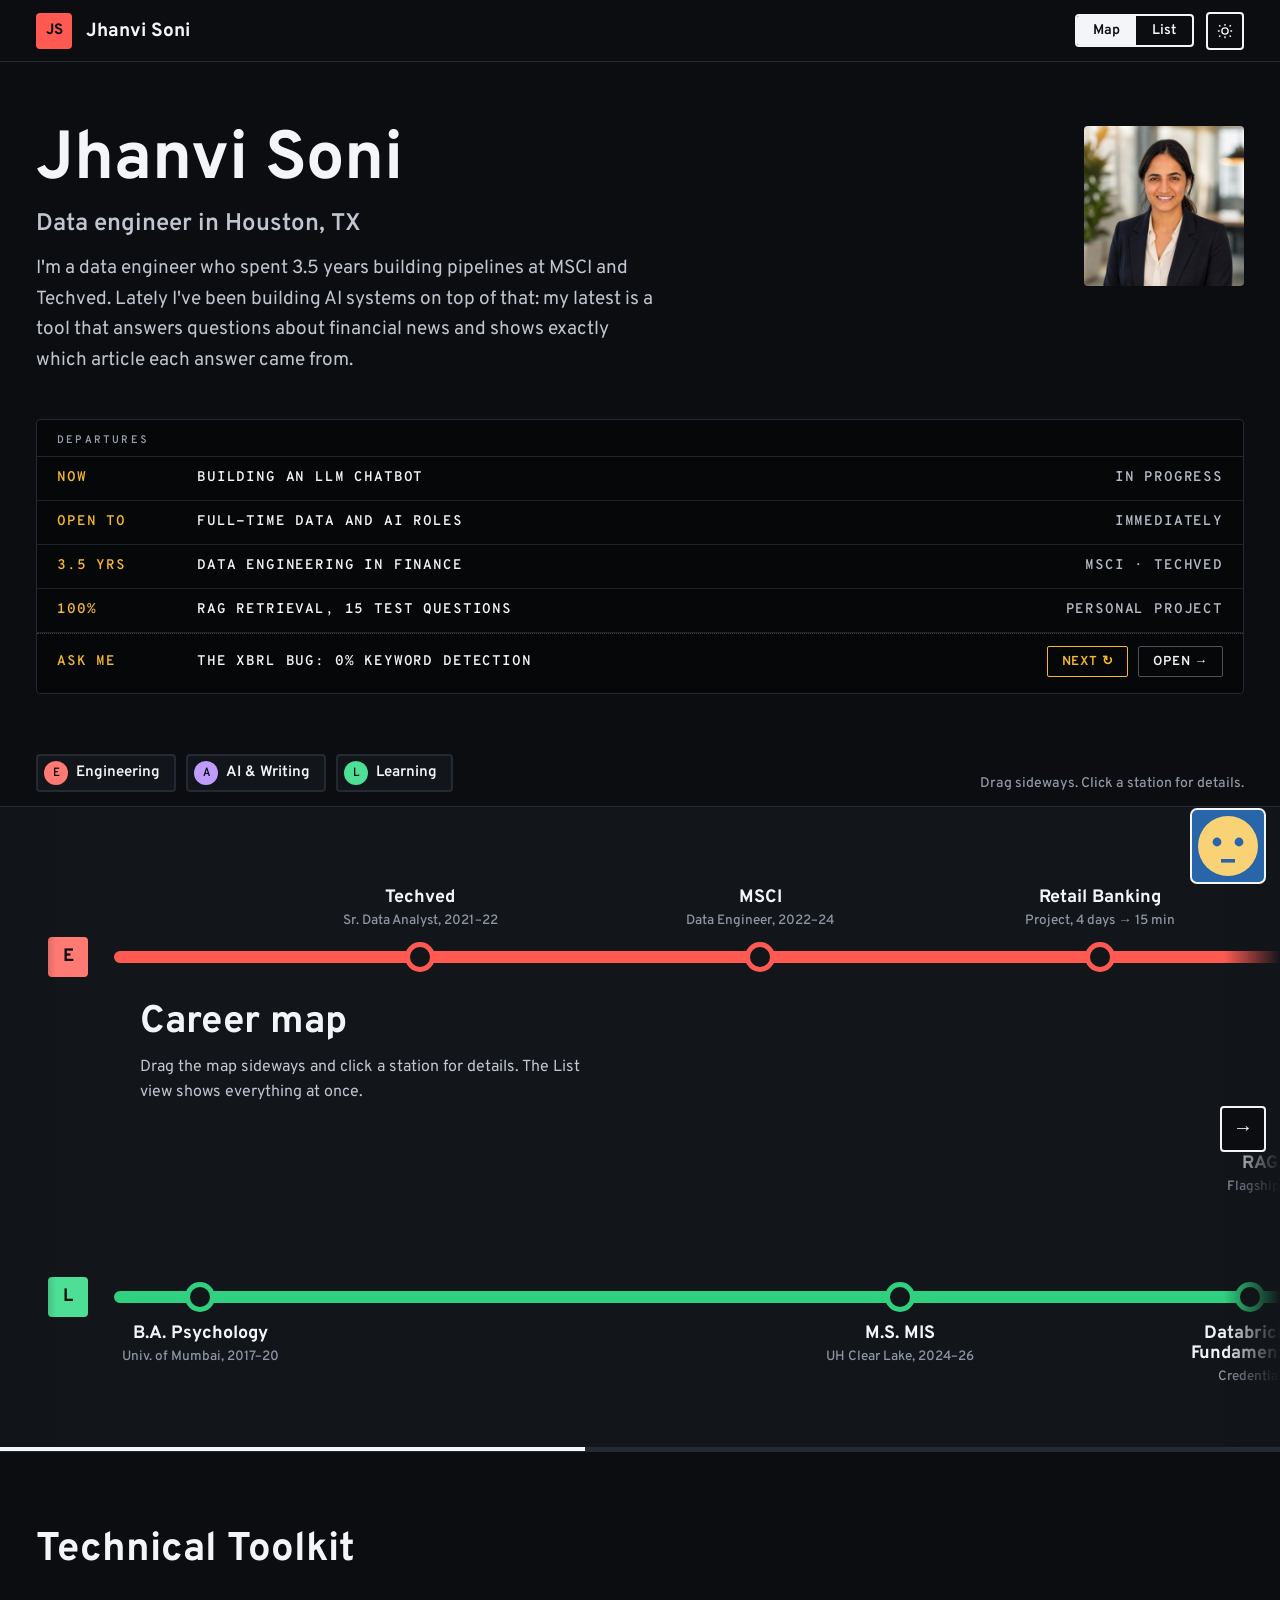
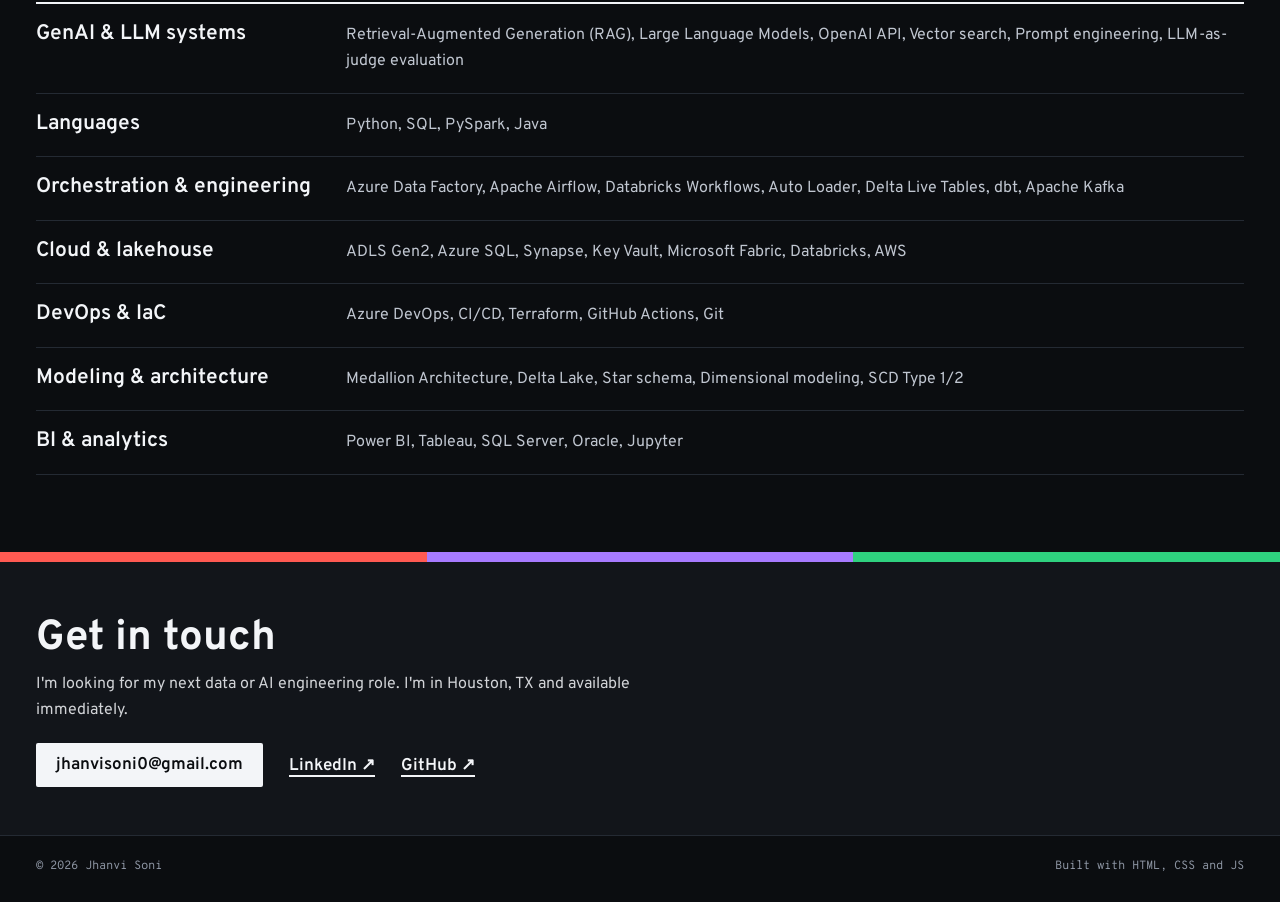
==== commit 8cfc059a: "Add files via upload" ====
--- a/index.html
+++ b/index.html
@@ -58,7 +58,7 @@
 }
 </script>
 
-<link rel="stylesheet" href="style.css?v=30">
+<link rel="stylesheet" href="style.css?v=31">
 </head>
 <body>
 
@@ -390,6 +390,6 @@
   </div>
 </aside>
 
-<script src="script.js?v=17"></script>
+<script src="script.js?v=18"></script>
 </body>
 </html>
--- a/style.css
+++ b/style.css
@@ -19,10 +19,10 @@
   --gut:clamp(16px,3vw,36px); --bar-h:62px; --radius:4px;
 }
 [data-theme="dark"]{
-  --bg:#171613; --panel:#201e1a; --ink:#f2eee4; --ink2:#c7c1b3; --ink3:#9a9486; --rule:#36332c;
-  --eng:#ef5b50; --ai:#a98be0; --lrn:#3fbf7f;
-  --eng-ink:#ff7a6e; --ai-ink:#bda3ee; --lrn-ink:#4fd08e;
-  --on:#171613; --amber:#f5b82e;
+  --bg:#0b0d10; --panel:#12151a; --ink:#f3f5f8; --ink2:#c0c6d0; --ink3:#8f97a5; --rule:#242a33;
+  --eng:#ff5a52; --ai:#a77bff; --lrn:#2fd17f;
+  --eng-ink:#ff7a72; --ai-ink:#bf9cff; --lrn-ink:#4ddf95;
+  --on:#0b0d10; --amber:#f5b82e;
 }
 [data-line="eng"]{ --c:var(--eng); --ci:var(--eng-ink); }
 [data-line="ai"]{ --c:var(--ai); --ci:var(--ai-ink); }
@@ -76,12 +76,12 @@
 .lede{ max-width:620px; font-size:clamp(16px,1.5vw,19px); color:var(--ink2); margin:0; }
 .photo{ display:block; width:160px; height:160px; object-fit:cover; object-position:50% 20%; border-radius:4px; }
 
-.board{ margin-top:clamp(26px,4vw,44px); background:#1d1b17; color:#f2eee4; border-radius:4px; padding:4px 0; overflow:hidden; }
-.board-head{ padding:9px 20px; font:600 11px var(--f-mono); letter-spacing:.2em; text-transform:uppercase; color:#9a9486; border-bottom:1px solid #35322b; }
-.board-row{ display:grid; grid-template-columns:120px 1fr auto; gap:20px; align-items:baseline; padding:12px 20px; border-bottom:1px solid #2c2a24; font:600 14px/1.35 var(--f-mono); text-transform:uppercase; letter-spacing:.06em; }
+.board{ margin-top:clamp(26px,4vw,44px); background:#0f1115; color:#f3f5f8; border-radius:4px; padding:4px 0; overflow:hidden; }
+.board-head{ padding:9px 20px; font:600 11px var(--f-mono); letter-spacing:.2em; text-transform:uppercase; color:#98a0ad; border-bottom:1px solid #232830; }
+.board-row{ display:grid; grid-template-columns:120px 1fr auto; gap:20px; align-items:baseline; padding:12px 20px; border-bottom:1px solid #1e232b; font:600 14px/1.35 var(--f-mono); text-transform:uppercase; letter-spacing:.06em; }
 .board-row:last-child{ border-bottom:0; }
 .b-k{ color:var(--amber); }
-.b-s{ color:#b9b3a4; text-align:right; white-space:nowrap; }
+.b-s{ color:#b4bbc6; text-align:right; white-space:nowrap; }
 
 /* ---------- map ---------- */
 .mapsec{ margin-top:clamp(32px,5vw,60px); }
@@ -355,28 +355,27 @@
 }
 
 /* ---------- "Ask me" row on the board ---------- */
-.board-ask{ border-top:1px dotted #4a463c; }
+.board-ask{ border-top:1px dotted #3a414c; }
 .ask-v{ min-height:1.35em; }
 .ask-actions{ display:flex; align-items:center; justify-content:flex-end; gap:10px; }
 .ask-flip,.ask-go{ font:600 13px var(--f-body); letter-spacing:.06em; text-transform:uppercase; padding:6px 14px; border-radius:2px; border:1.5px solid var(--amber); color:var(--amber); background:transparent; cursor:pointer; text-decoration:none; white-space:nowrap; }
-.ask-flip:hover,.ask-go:hover{ background:var(--amber); color:#1d1b17; }
-.ask-go{ border-color:#5a564b; color:#f2eee4; }
-.ask-go:hover{ background:#f2eee4; border-color:#f2eee4; color:#1d1b17; }
-.ask-flip:focus-visible,.ask-go:focus-visible{ outline:3px solid #f2eee4; outline-offset:3px; }
+.ask-flip:hover,.ask-go:hover{ background:var(--amber); color:#0f1115; }
+.ask-go{ border-color:#4a525e; color:#f3f5f8; }
+.ask-go:hover{ background:#f3f5f8; border-color:#f3f5f8; color:#0f1115; }
+.ask-flip:focus-visible,.ask-go:focus-visible{ outline:3px solid #f3f5f8; outline-offset:3px; }
 @media (max-width:760px){ .ask-actions{ justify-content:flex-start; margin-top:6px; } .ask-v{ min-height:2.7em; } }
 
-/* ---------- Dash, the light-rail guide ---------- */
+/* ---------- Dot, the emoticon guide ---------- */
 .pip{ position:fixed; left:0; top:0; width:76px; height:84px; z-index:65; pointer-events:none; opacity:0; transition:transform 1.4s cubic-bezier(.55,0,.2,1), opacity .5s; will-change:transform; }
 .pip.in{ opacity:1; }
 .pip.away{ opacity:0; }
 .pip.tracking{ transition:opacity .5s; }
 .pip-body{ position:relative; display:block; width:76px; height:84px; padding:0; border:0; background:none; color:var(--ink); cursor:pointer; pointer-events:auto; }
 .pip.away .pip-body{ pointer-events:none; }
-.pip-body:focus-visible{ outline:3px solid var(--ink); outline-offset:2px; border-radius:30px; }
+.pip-body:focus-visible{ outline:3px solid var(--ink); outline-offset:2px; border-radius:8px; }
 .pip-svg{ display:block; overflow:visible; animation:pipbob 3.4s ease-in-out infinite; transform-origin:50% 90%; }
 .pip-look{ transition:transform .12s ease-out; }
 .pip-blink{ transform-box:fill-box; transform-origin:center; animation:pipblink 5.5s infinite; }
-.pip-lamp{ animation:piplamp 1.8s ease-in-out infinite; }
 .pip.moving .pip-svg{ animation:pipfly .55s ease-in-out infinite; }
 .pip.hop .pip-svg{ animation:piphop .6s ease-out 1, pipbob 3.4s ease-in-out .6s infinite; }
 @keyframes pipbob{ 0%,100%{ transform:translateY(0) rotate(-2deg); } 50%{ transform:translateY(-7px) rotate(2deg); } }
@@ -418,10 +417,10 @@
 @keyframes hlin{ from{ outline-offset:14px; outline-color:transparent; } }
 @media (prefers-reduced-motion:reduce){
   .pip{ transition:opacity .2s !important; }
-  .pip-svg,.pip-blink,.pip-lamp,.hl-target{ animation:none !important; }
-}
-
-/* Dash's speech + confetti */
+  .pip-svg,.pip-blink,.hl-target{ animation:none !important; }
+}
+
+/* Dot's speech + confetti */
 .pip-say{ position:absolute; left:50%; bottom:calc(100% - 4px); transform:translateX(-50%) scale(.85); white-space:nowrap; padding:6px 13px; border-radius:4px; background:var(--panel); color:var(--ink); border:2px solid var(--ink); font:700 13.5px var(--f-body); opacity:0; pointer-events:none; transition:opacity .15s, transform .15s; }
 .pip.saying .pip-say{ opacity:1; transform:translateX(-50%); }
 .pip[data-v="down"] .pip-say{ bottom:auto; top:calc(100% - 4px); }
@@ -473,3 +472,27 @@
 @keyframes trickpop{ from{ opacity:0; transform:scale(.92) translateY(10px); } }
 @keyframes trickdot{ 0%,100%{ opacity:.2; } 50%{ opacity:1; } }
 @media (prefers-reduced-motion:reduce){ .trick-back,.trick-card,.trick-answer,.trick-dots i{ animation:none !important; } }
+
+/* dark theme: contact band stays dark */
+[data-theme="dark"] .terminus{ background:var(--panel); color:var(--ink); }
+[data-theme="dark"] .term-links a{ color:var(--ink); }
+[data-theme="dark"] .term-links a:first-child{ background:var(--ink); color:var(--bg); }
+
+/* Dot: a flat emoticon whose face changes with the moment */
+.pip{ --tile:#2865a9; --face:#fad276; --f1:#2865a9; --f2:#f3f3f3; }
+.pip[data-mood="calm"]  { --tile:#2865a9; --face:#fad276; --f1:#2865a9; --f2:#f3f3f3; }
+.pip[data-mood="hello"] { --tile:#fbd0d0; --face:#9ad7df; --f1:#2865a9; --f2:#fad276; }
+.pip[data-mood="happy"] { --tile:#9ad7df; --face:#f0464e; --f1:#fad276; --f2:#f3f3f3; }
+.pip[data-mood="think"] { --tile:#f3f3f3; --face:#2865a9; --f1:#f3f3f3; --f2:#fad276; }
+.pip[data-mood="wink"]  { --tile:#f0464e; --face:#fbd0d0; --f1:#f0464e; --f2:#2865a9; }
+.pip[data-mood="sleepy"]{ --tile:#fad276; --face:#f0464e; --f1:#2865a9; --f2:#f3f3f3; }
+.pip-tile{ fill:var(--tile); stroke:var(--ink); stroke-width:2; transition:fill .3s; }
+.pip-face{ fill:var(--face); transition:fill .3s; }
+.pip-svg .f1{ fill:var(--f1); } .pip-svg .f2{ fill:var(--f2); }
+.pip-svg .s1{ stroke:var(--f1); } .pip-svg .s2{ stroke:var(--f2); }
+.pip-m{ display:none; }
+.pip[data-mood="calm"] .m-calm,.pip[data-mood="hello"] .m-hello,.pip[data-mood="happy"] .m-happy,
+.pip[data-mood="think"] .m-think,.pip[data-mood="wink"] .m-wink,.pip[data-mood="sleepy"] .m-sleepy{ display:inline; animation:moodin .22s ease-out; }
+@keyframes moodin{ from{ opacity:0; } }
+.pip[data-mood="sleepy"] .pip-svg{ animation-duration:6s; }
+[data-theme="dark"] .board{ background:#050709; border:1px solid var(--rule); }
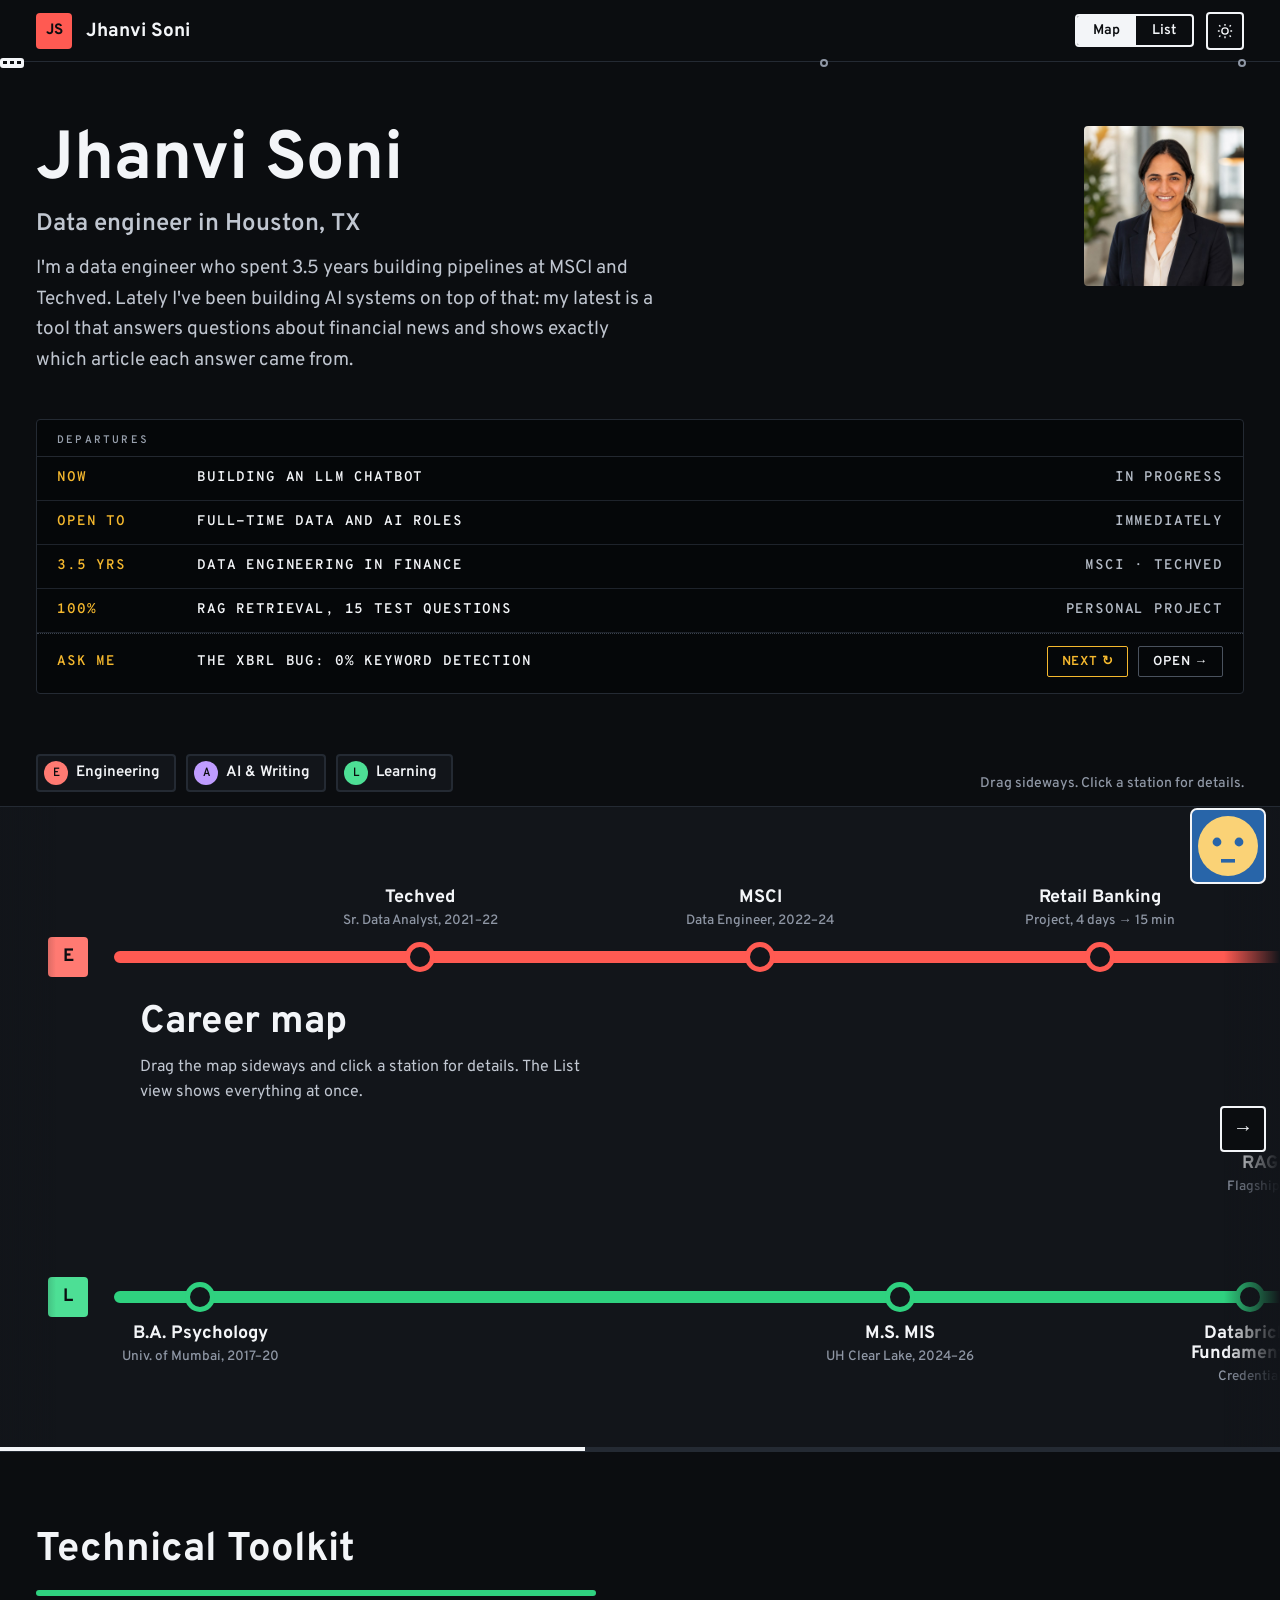
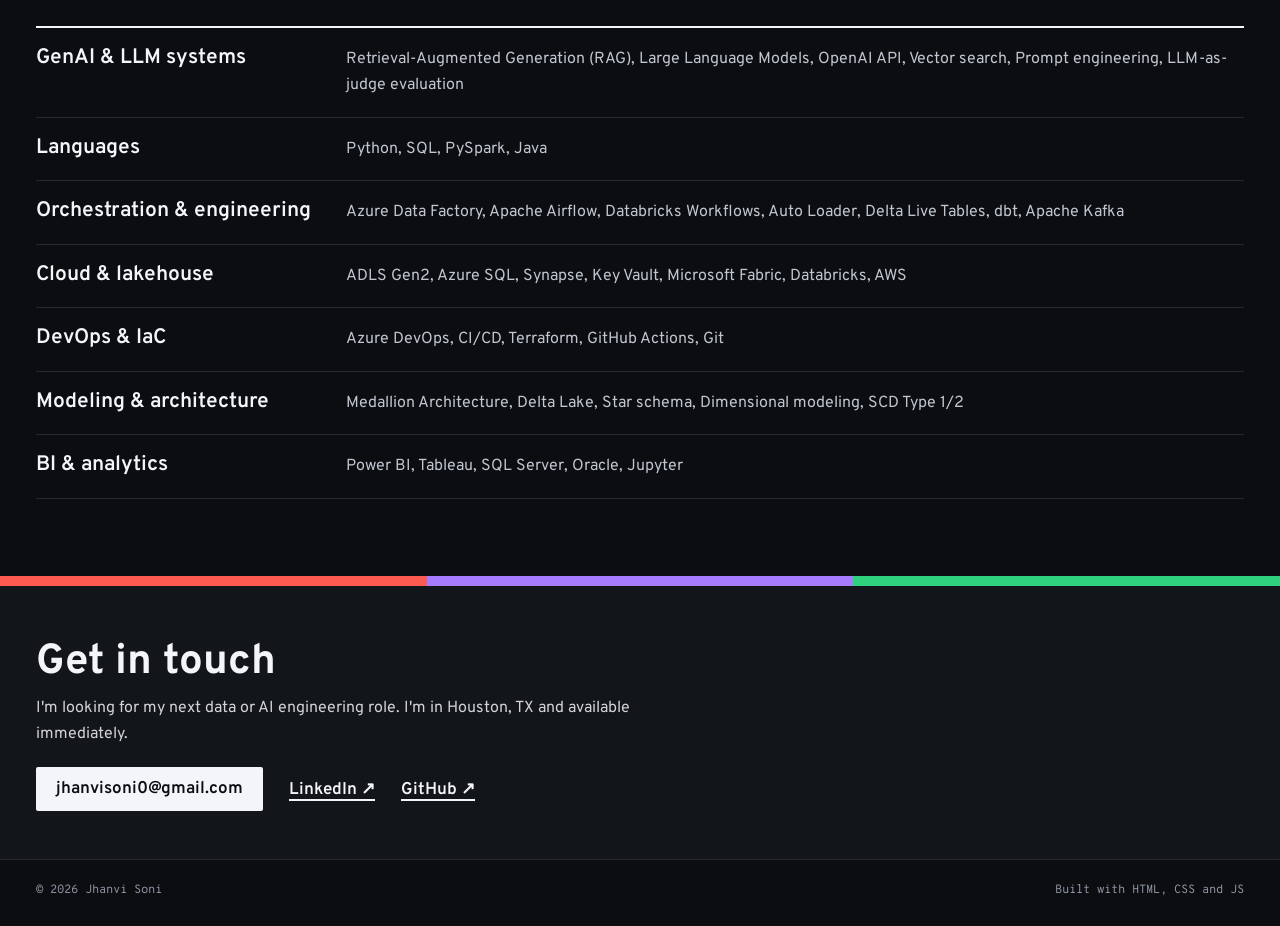
==== commit c62ce511: "Add files via upload" ====
--- a/index.html
+++ b/index.html
@@ -58,7 +58,7 @@
 }
 </script>
 
-<link rel="stylesheet" href="style.css?v=31">
+<link rel="stylesheet" href="style.css?v=32">
 </head>
 <body>
 
@@ -390,6 +390,6 @@
   </div>
 </aside>
 
-<script src="script.js?v=18"></script>
+<script src="script.js?v=19"></script>
 </body>
 </html>
--- a/style.css
+++ b/style.css
@@ -373,11 +373,11 @@
 .pip-body{ position:relative; display:block; width:76px; height:84px; padding:0; border:0; background:none; color:var(--ink); cursor:pointer; pointer-events:auto; }
 .pip.away .pip-body{ pointer-events:none; }
 .pip-body:focus-visible{ outline:3px solid var(--ink); outline-offset:2px; border-radius:8px; }
-.pip-svg{ display:block; overflow:visible; animation:pipbob 3.4s ease-in-out infinite; transform-origin:50% 90%; }
+.pip-svg{ display:block; overflow:visible; transform-origin:50% 90%; }
 .pip-look{ transition:transform .12s ease-out; }
 .pip-blink{ transform-box:fill-box; transform-origin:center; animation:pipblink 5.5s infinite; }
 .pip.moving .pip-svg{ animation:pipfly .55s ease-in-out infinite; }
-.pip.hop .pip-svg{ animation:piphop .6s ease-out 1, pipbob 3.4s ease-in-out .6s infinite; }
+.pip.hop .pip-svg{ animation:piphop .6s ease-out 1; }
 @keyframes pipbob{ 0%,100%{ transform:translateY(0) rotate(-2deg); } 50%{ transform:translateY(-7px) rotate(2deg); } }
 @keyframes pipfly{ 0%,100%{ transform:translateY(0) rotate(-7deg); } 50%{ transform:translateY(-5px) rotate(7deg); } }
 @keyframes piphop{ 0%{ transform:translateY(0) scale(1,1); } 30%{ transform:translateY(-16px) scale(.94,1.08); } 60%{ transform:translateY(0) scale(1.08,.9); } 100%{ transform:translateY(0) scale(1,1); } }
@@ -494,5 +494,54 @@
 .pip[data-mood="calm"] .m-calm,.pip[data-mood="hello"] .m-hello,.pip[data-mood="happy"] .m-happy,
 .pip[data-mood="think"] .m-think,.pip[data-mood="wink"] .m-wink,.pip[data-mood="sleepy"] .m-sleepy{ display:inline; animation:moodin .22s ease-out; }
 @keyframes moodin{ from{ opacity:0; } }
-.pip[data-mood="sleepy"] .pip-svg{ animation-duration:6s; }
 [data-theme="dark"] .board{ background:#050709; border:1px solid var(--rule); }
+
+/* ---------- micro-interactions: small things that behave like a transit system ---------- */
+/* route progress under the top bar: a train travels the page as you scroll */
+.route{ position:absolute; left:0; right:0; bottom:-4px; height:4px; pointer-events:none; }
+.route-fill{ position:absolute; inset:0; background:linear-gradient(90deg,var(--eng),var(--ai),var(--lrn)); clip-path:inset(0 100% 0 0); }
+.route-train{ position:absolute; top:-3px; left:0; width:24px; height:10px; border-radius:3px; background:var(--ink); transition:left .12s linear; }
+.route-train::after{ content:""; position:absolute; left:3px; right:3px; top:3px; height:3px; background:repeating-linear-gradient(90deg,var(--bg) 0 4px,transparent 4px 7px); }
+.route s{ position:absolute; top:-2px; width:8px; height:8px; margin-left:-4px; border-radius:50%; background:var(--bg); border:2px solid var(--ink3); transition:background .25s,border-color .25s,transform .25s; }
+.route s.on{ background:var(--ink); border-color:var(--ink); transform:scale(1.2); }
+
+/* trains on the map */
+.train{ transition:opacity .25s; }
+.train rect{ fill:var(--ink); } .train .win{ fill:var(--panel); }
+.map-frame[data-focus="eng"] .train:not([data-line="eng"]),
+.map-frame[data-focus="ai"] .train:not([data-line="ai"]),
+.map-frame[data-focus="lrn"] .train:not([data-line="lrn"]){ opacity:.14; }
+
+/* stations: a ring spreads out on hover and when a stop is opened */
+.stn .dot::after{ content:""; position:absolute; inset:-5px; border-radius:50%; border:3px solid var(--c); opacity:0; pointer-events:none; }
+.stn:hover .dot::after,.stn:focus-visible .dot::after{ animation:ring 1.1s ease-out infinite; }
+.stn.is-active .dot::after{ animation:ring .9s ease-out 2; }
+@keyframes ring{ 0%{ opacity:.8; transform:scale(.9); } 100%{ opacity:0; transform:scale(2.1); } }
+.stn.up .stn-label,.stn.down .stn-label{ transition:transform .2s; }
+.stn.up:hover .stn-label{ transform:translateY(-3px); } .stn.down:hover .stn-label{ transform:translateY(3px); }
+
+/* the "Ask me" row flips like a departure board when the question changes */
+.ask-v.swap{ animation:flap .3s ease-out; transform-origin:50% 100%; }
+@keyframes flap{ from{ transform:perspective(300px) rotateX(-80deg); opacity:0; } }
+
+/* section rules draw in like a line being laid */
+.list-head::after,.sec-head::after{ content:""; display:block; height:6px; width:0; margin-top:18px; background:var(--eng); border-radius:3px; transition:width .9s cubic-bezier(.2,.7,.2,1); }
+.list-head.in::after,.sec-head.in::after{ width:min(100%,560px); }
+.sec-head::after{ background:var(--lrn); }
+
+/* list view: each stop sits on a rail and lights up when you reach it */
+.lgroup .station{ position:relative; padding-left:36px; }
+.lgroup .station::before{ content:""; position:absolute; left:7px; top:12px; bottom:-29px; width:6px; background:var(--c); opacity:.9; }
+.lgroup .station:last-child::before{ bottom:28px; }
+.lgroup .station::after{ content:""; position:absolute; left:0; top:4px; width:20px; height:20px; border-radius:50%; background:var(--panel); border:4px solid var(--c); transition:background .35s,transform .35s; }
+.lgroup .station.in::after{ background:var(--c); transform:scale(1.15); animation:ring2 .9s ease-out 1; }
+@keyframes ring2{ 0%{ box-shadow:0 0 0 0 var(--c); } 100%{ box-shadow:0 0 0 14px transparent; } }
+@media (max-width:760px){ .lgroup .station{ padding-left:30px; } }
+
+/* a little press feedback */
+.ask-flip:active,.ask-go:active,.seg button:active,.lg:active,.icon-btn:active,.term-links a:first-child:active{ transform:translateY(1px); }
+.lg{ transition:border-color .15s,background .15s,transform .1s; }
+.lg:hover{ border-color:var(--c); }
+@media (prefers-reduced-motion:reduce){ .stn .dot::after,.ask-v.swap,.lgroup .station::after,.route-train{ animation:none !important; transition:none !important; } }
+/* phones: no floating mascot, the Ask me row on the board does the same job */
+@media (max-width:899px){ .pip{ display:none !important; } }
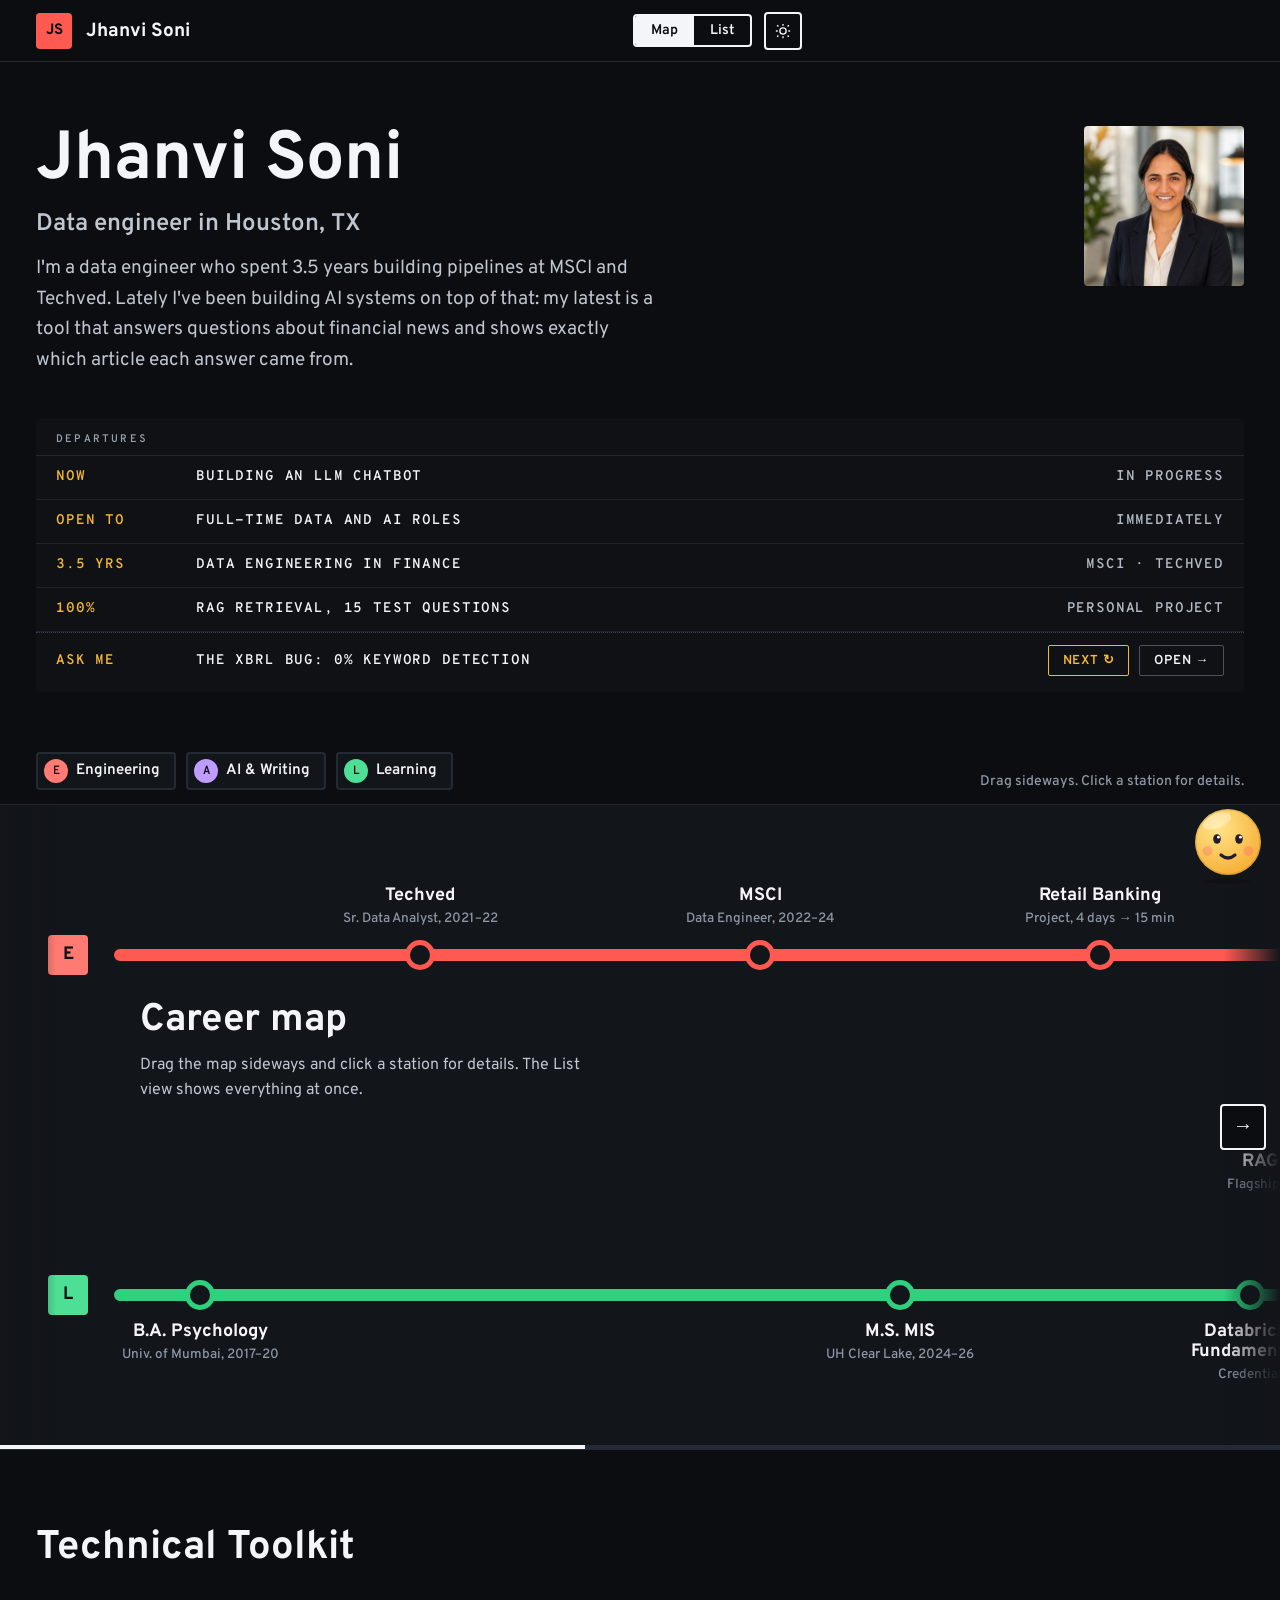
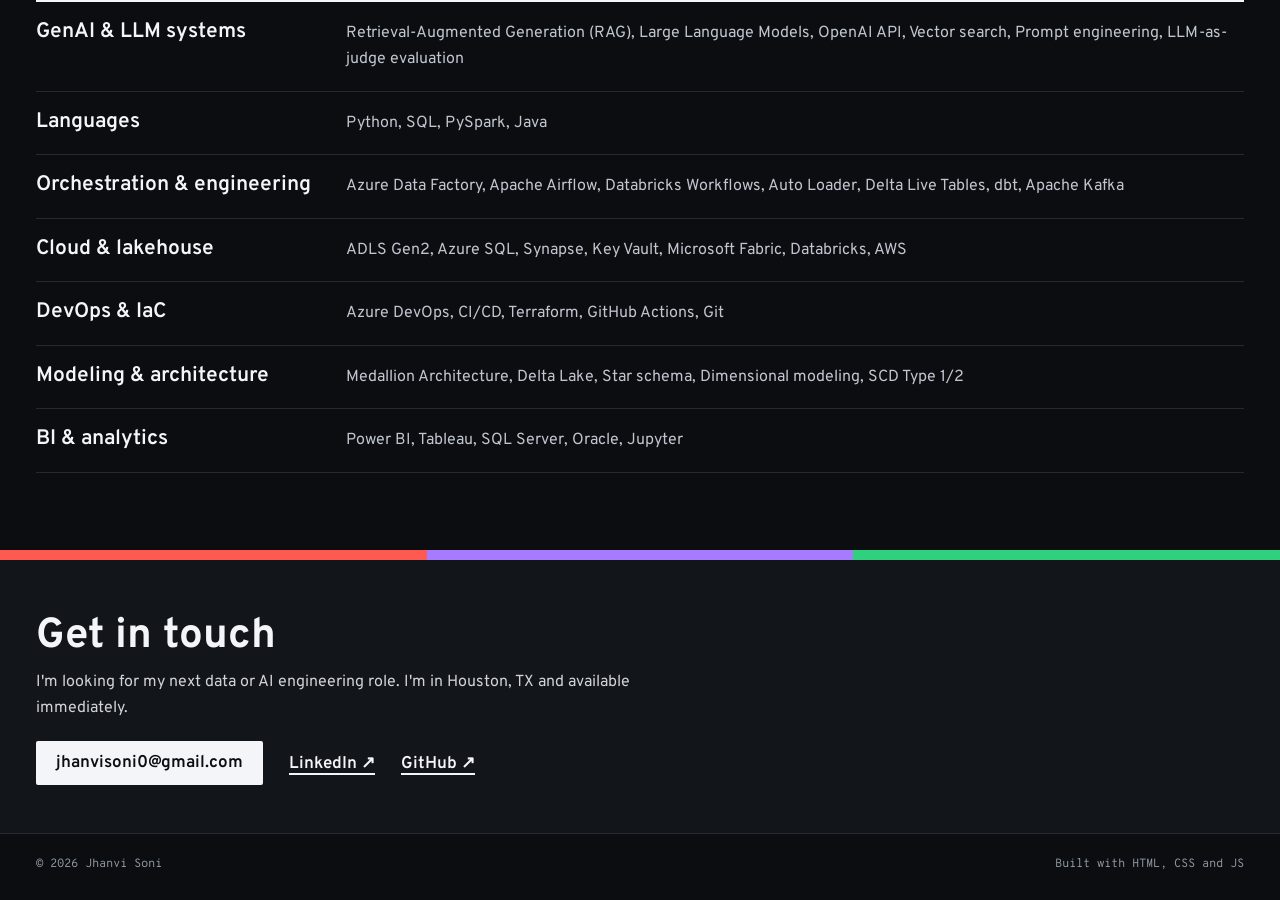
==== commit a4a9ddc1: "Add files via upload" ====
--- a/index.html
+++ b/index.html
@@ -58,7 +58,7 @@
 }
 </script>
 
-<link rel="stylesheet" href="style.css?v=32">
+<link rel="stylesheet" href="style.css?v=33">
 </head>
 <body>
 
@@ -390,6 +390,6 @@
   </div>
 </aside>
 
-<script src="script.js?v=19"></script>
+<script src="script.js?v=20"></script>
 </body>
 </html>
--- a/style.css
+++ b/style.css
@@ -7,7 +7,6 @@
    ========================================================================== */
 @font-face{ font-family:'Overpass'; src:url([data-uri]) format('woff2'); font-weight:100 900; font-style:normal; font-display:swap; }
 @font-face{ font-family:'Overpass Mono'; src:url([data-uri]) format('woff2'); font-weight:300 700; font-style:normal; font-display:swap; }
-@font-face{ font-family:'Instrument Sans'; src:url([data-uri]) format('woff2'); font-weight:400 700; font-display:swap; }
 :root{
   --bg:#f6f2ea; --panel:#fffdf8; --ink:#1d1b17; --ink2:#47443c; --ink3:#69655a; --rule:#ddd5c5;
   --eng:#c8312b; --ai:#6b3fa0; --lrn:#14804a;
@@ -384,27 +383,17 @@
 @keyframes pipblink{ 0%,93%,100%{ transform:scaleY(1); } 96%{ transform:scaleY(.1); } }
 @keyframes piplamp{ 0%,100%{ opacity:.55; } 50%{ opacity:1; } }
 
-.pip-bubble{ position:absolute; width:270px; padding:14px 16px 14px; background:var(--panel); color:var(--ink); border:2px solid var(--ink); border-radius:4px; pointer-events:auto; opacity:0; visibility:hidden; transform:scale(.92); transition:opacity .2s, transform .2s, visibility 0s .2s; }
+.pip-bubble{ position:absolute; width:316px; padding:0; background:var(--panel); color:var(--ink); border:1px solid var(--rule); border-radius:18px; box-shadow:0 14px 36px rgba(0,0,0,.2); pointer-events:auto; opacity:0; visibility:hidden; transform:translateY(8px) scale(.96); transition:opacity .2s, transform .2s, visibility 0s .2s; }
 .pip.open .pip-bubble{ opacity:1; visibility:visible; transform:none; transition:opacity .2s, transform .2s; }
 .pip[data-v="up"] .pip-bubble{ bottom:calc(100% + 12px); transform-origin:bottom; }
 .pip[data-v="down"] .pip-bubble{ top:calc(100% + 12px); transform-origin:top; }
 .pip[data-side="r"] .pip-bubble{ right:0; }
 .pip[data-side="l"] .pip-bubble{ left:0; }
-.pip-bubble::after{ content:""; position:absolute; width:14px; height:14px; background:var(--panel); border:2px solid var(--ink); border-width:0 2px 2px 0; transform:rotate(45deg); }
-.pip[data-v="up"] .pip-bubble::after{ bottom:-9px; }
-.pip[data-v="down"] .pip-bubble::after{ top:-9px; transform:rotate(225deg); }
+.pip-bubble::after{ content:""; position:absolute; width:14px; height:14px; background:var(--panel); border:1px solid var(--rule); border-width:0 1px 1px 0; transform:rotate(45deg); }
+.pip[data-v="up"] .pip-bubble::after{ bottom:-8px; }
+.pip[data-v="down"] .pip-bubble::after{ top:-8px; transform:rotate(225deg); }
 .pip[data-side="r"] .pip-bubble::after{ right:30px; }
 .pip[data-side="l"] .pip-bubble::after{ left:30px; }
-.pip-k{ margin:0 22px 4px 0; font:600 14px var(--f-body); color:var(--ai-ink); }
-.pip-q{ margin:0 0 12px; font:700 17px/1.25 var(--f-head); }
-.pip-btns{ display:flex; flex-wrap:wrap; gap:8px; }
-.pip-flip,.pip-go{ font:600 13px var(--f-body); padding:6px 13px; border-radius:4px; cursor:pointer; text-decoration:none; border:1.5px solid var(--ink); background:transparent; color:var(--ink); }
-.pip-go{ background:var(--ink); color:var(--bg); }
-.pip-flip:hover{ background:var(--ink); color:var(--bg); }
-.pip-go:hover{ background:var(--ai); border-color:var(--ai); color:var(--on); }
-.pip-x{ position:absolute; top:8px; right:8px; width:26px; height:26px; border-radius:4px; border:0; background:none; color:var(--ink3); cursor:pointer; font-size:13px; }
-.pip-x:hover{ background:var(--rule); color:var(--ink); }
-.pip-bubble :focus-visible{ outline:3px solid var(--ink); outline-offset:2px; }
 
 .pip-tag{ position:absolute; top:-10px; white-space:nowrap; padding:5px 12px; border-radius:4px; background:var(--ai); color:var(--on); font:700 13px var(--f-body); opacity:0; transform:scale(.8); transition:opacity .25s .9s, transform .25s .9s; pointer-events:none; }
 .pip[data-side="r"] .pip-tag{ right:calc(100% - 6px); }
@@ -426,13 +415,6 @@
 .pip[data-v="down"] .pip-say{ bottom:auto; top:calc(100% - 4px); }
 .pip.zip{ transition:transform .5s cubic-bezier(.2,.9,.3,1), opacity .5s; }
 .pip-conf{ position:fixed; width:9px; height:9px; border-radius:2px; z-index:99; pointer-events:none; }
-.pip-trick{ font:600 13px var(--f-body); padding:6px 13px; border-radius:4px; cursor:pointer; border:1.5px dashed var(--ink3); background:transparent; color:var(--ink2); }
-.pip-trick:hover{ border-style:solid; color:var(--ink); border-color:var(--ink); }
-.pip-try,.pip-no{ display:none; font:600 13px var(--f-body); padding:6px 14px; border-radius:4px; cursor:pointer; }
-.pip-try{ border:1.5px solid var(--ink); background:var(--ink); color:var(--bg); }
-.pip-no{ border:1.5px solid var(--ink3); background:transparent; color:var(--ink2); }
-.pip[data-offer] .pip-flip,.pip[data-offer] .pip-go,.pip[data-offer] .pip-trick{ display:none; }
-.pip[data-offer] .pip-try,.pip[data-offer] .pip-no{ display:inline-block; }
 
 /* the trick */
 .pip.trick-on{ z-index:95; }
@@ -478,70 +460,53 @@
 [data-theme="dark"] .term-links a{ color:var(--ink); }
 [data-theme="dark"] .term-links a:first-child{ background:var(--ink); color:var(--bg); }
 
-/* Dot: a flat emoticon whose face changes with the moment */
-.pip{ --tile:#2865a9; --face:#fad276; --f1:#2865a9; --f2:#f3f3f3; }
-.pip[data-mood="calm"]  { --tile:#2865a9; --face:#fad276; --f1:#2865a9; --f2:#f3f3f3; }
-.pip[data-mood="hello"] { --tile:#fbd0d0; --face:#9ad7df; --f1:#2865a9; --f2:#fad276; }
-.pip[data-mood="happy"] { --tile:#9ad7df; --face:#f0464e; --f1:#fad276; --f2:#f3f3f3; }
-.pip[data-mood="think"] { --tile:#f3f3f3; --face:#2865a9; --f1:#f3f3f3; --f2:#fad276; }
-.pip[data-mood="wink"]  { --tile:#f0464e; --face:#fbd0d0; --f1:#f0464e; --f2:#2865a9; }
-.pip[data-mood="sleepy"]{ --tile:#fad276; --face:#f0464e; --f1:#2865a9; --f2:#f3f3f3; }
-.pip-tile{ fill:var(--tile); stroke:var(--ink); stroke-width:2; transition:fill .3s; }
-.pip-face{ fill:var(--face); transition:fill .3s; }
-.pip-svg .f1{ fill:var(--f1); } .pip-svg .f2{ fill:var(--f2); }
-.pip-svg .s1{ stroke:var(--f1); } .pip-svg .s2{ stroke:var(--f2); }
+/* Dot: a glossy round face whose colour and expression change with the moment */
+.pip{ --g1:#ffe58a; --g2:#f6a82c; --fe:#241c2c; }
+.pip[data-mood="calm"],.pip[data-mood="hello"]{ --g1:#ffe58a; --g2:#f6a82c; }
+.pip[data-mood="happy"]{ --g1:#ffc09a; --g2:#ff7a59; }
+.pip[data-mood="wow"]{ --g1:#b6f0f7; --g2:#3fbdd9; }
+.pip[data-mood="curious"]{ --g1:#e2d6ff; --g2:#9d86f2; }
+.pip[data-mood="love"]{ --g1:#ffd0e0; --g2:#ff7aa5; }
+.pip[data-mood="wink"]{ --g1:#c4f5cf; --g2:#4cc98a; }
+.pip[data-mood="think"]{ --g1:#d3e3ff; --g2:#7da6f7; }
+.pip-svg .g1{ stop-color:var(--g1); transition:stop-color .3s; } .pip-svg .g2{ stop-color:var(--g2); transition:stop-color .3s; }
+.pip-svg .fe{ fill:var(--fe); } .pip-svg .se{ stroke:var(--fe); }
+.pip-svg .gl{ fill:#fff; } .pip-svg .bl{ fill:#ff4f78; opacity:.26; }
+.pip-svg .tg{ fill:#ff8aa0; } .pip-svg .hrt{ fill:#ff3d71; }
 .pip-m{ display:none; }
-.pip[data-mood="calm"] .m-calm,.pip[data-mood="hello"] .m-hello,.pip[data-mood="happy"] .m-happy,
-.pip[data-mood="think"] .m-think,.pip[data-mood="wink"] .m-wink,.pip[data-mood="sleepy"] .m-sleepy{ display:inline; animation:moodin .22s ease-out; }
+.pip[data-mood="calm"] .m-calm,.pip[data-mood="hello"] .m-hello,.pip[data-mood="happy"] .m-happy,.pip[data-mood="wow"] .m-wow,
+.pip[data-mood="curious"] .m-curious,.pip[data-mood="love"] .m-love,.pip[data-mood="wink"] .m-wink,.pip[data-mood="think"] .m-think{ display:inline; animation:moodin .22s ease-out; }
 @keyframes moodin{ from{ opacity:0; } }
-[data-theme="dark"] .board{ background:#050709; border:1px solid var(--rule); }
-
-/* ---------- micro-interactions: small things that behave like a transit system ---------- */
-/* route progress under the top bar: a train travels the page as you scroll */
-.route{ position:absolute; left:0; right:0; bottom:-4px; height:4px; pointer-events:none; }
-.route-fill{ position:absolute; inset:0; background:linear-gradient(90deg,var(--eng),var(--ai),var(--lrn)); clip-path:inset(0 100% 0 0); }
-.route-train{ position:absolute; top:-3px; left:0; width:24px; height:10px; border-radius:3px; background:var(--ink); transition:left .12s linear; }
-.route-train::after{ content:""; position:absolute; left:3px; right:3px; top:3px; height:3px; background:repeating-linear-gradient(90deg,var(--bg) 0 4px,transparent 4px 7px); }
-.route s{ position:absolute; top:-2px; width:8px; height:8px; margin-left:-4px; border-radius:50%; background:var(--bg); border:2px solid var(--ink3); transition:background .25s,border-color .25s,transform .25s; }
-.route s.on{ background:var(--ink); border-color:var(--ink); transform:scale(1.2); }
-
-/* trains on the map */
-.train{ transition:opacity .25s; }
-.train rect{ fill:var(--ink); } .train .win{ fill:var(--panel); }
-.map-frame[data-focus="eng"] .train:not([data-line="eng"]),
-.map-frame[data-focus="ai"] .train:not([data-line="ai"]),
-.map-frame[data-focus="lrn"] .train:not([data-line="lrn"]){ opacity:.14; }
-
-/* stations: a ring spreads out on hover and when a stop is opened */
-.stn .dot::after{ content:""; position:absolute; inset:-5px; border-radius:50%; border:3px solid var(--c); opacity:0; pointer-events:none; }
-.stn:hover .dot::after,.stn:focus-visible .dot::after{ animation:ring 1.1s ease-out infinite; }
-.stn.is-active .dot::after{ animation:ring .9s ease-out 2; }
-@keyframes ring{ 0%{ opacity:.8; transform:scale(.9); } 100%{ opacity:0; transform:scale(2.1); } }
-.stn.up .stn-label,.stn.down .stn-label{ transition:transform .2s; }
-.stn.up:hover .stn-label{ transform:translateY(-3px); } .stn.down:hover .stn-label{ transform:translateY(3px); }
-
-/* the "Ask me" row flips like a departure board when the question changes */
-.ask-v.swap{ animation:flap .3s ease-out; transform-origin:50% 100%; }
-@keyframes flap{ from{ transform:perspective(300px) rotateX(-80deg); opacity:0; } }
-
-/* section rules draw in like a line being laid */
-.list-head::after,.sec-head::after{ content:""; display:block; height:6px; width:0; margin-top:18px; background:var(--eng); border-radius:3px; transition:width .9s cubic-bezier(.2,.7,.2,1); }
-.list-head.in::after,.sec-head.in::after{ width:min(100%,560px); }
-.sec-head::after{ background:var(--lrn); }
-
-/* list view: each stop sits on a rail and lights up when you reach it */
-.lgroup .station{ position:relative; padding-left:36px; }
-.lgroup .station::before{ content:""; position:absolute; left:7px; top:12px; bottom:-29px; width:6px; background:var(--c); opacity:.9; }
-.lgroup .station:last-child::before{ bottom:28px; }
-.lgroup .station::after{ content:""; position:absolute; left:0; top:4px; width:20px; height:20px; border-radius:50%; background:var(--panel); border:4px solid var(--c); transition:background .35s,transform .35s; }
-.lgroup .station.in::after{ background:var(--c); transform:scale(1.15); animation:ring2 .9s ease-out 1; }
-@keyframes ring2{ 0%{ box-shadow:0 0 0 0 var(--c); } 100%{ box-shadow:0 0 0 14px transparent; } }
-@media (max-width:760px){ .lgroup .station{ padding-left:30px; } }
-
-/* a little press feedback */
-.ask-flip:active,.ask-go:active,.seg button:active,.lg:active,.icon-btn:active,.term-links a:first-child:active{ transform:translateY(1px); }
-.lg{ transition:border-color .15s,background .15s,transform .1s; }
-.lg:hover{ border-color:var(--c); }
-@media (prefers-reduced-motion:reduce){ .stn .dot::after,.ask-v.swap,.lgroup .station::after,.route-train{ animation:none !important; transition:none !important; } }
+.pip-body:hover .pip-svg{ transform:scale(1.07); transition:transform .18s; }
+.pip-svg{ transition:transform .18s; }
+
+/* the chat inside the bubble */
+.pc-head{ display:flex; align-items:center; gap:10px; padding:12px 12px 10px 14px; border-bottom:1px solid var(--rule); }
+.pc-av{ position:relative; width:30px; height:30px; border-radius:50%; flex:0 0 auto; background:radial-gradient(circle at 35% 28%,var(--g1),var(--g2)); }
+.pc-av::before,.pc-av::after{ content:""; position:absolute; top:11px; width:4px; height:6px; border-radius:50%; background:var(--fe); }
+.pc-av::before{ left:8px; } .pc-av::after{ right:8px; }
+.pc-who{ flex:1; line-height:1.2; }
+.pc-who b{ display:block; font:700 16px var(--f-head); }
+.pc-who small{ font:500 12.5px var(--f-body); color:var(--ink3); }
+.pip-x{ width:28px; height:28px; border-radius:50%; border:0; background:none; color:var(--ink3); cursor:pointer; font-size:13px; }
+.pip-x:hover{ background:var(--rule); color:var(--ink); }
+.pc-log{ max-height:230px; overflow-y:auto; padding:12px 14px 4px; display:flex; flex-direction:column; gap:8px; scroll-behavior:smooth; }
+.pc-msg{ max-width:88%; padding:9px 13px; font:500 15px/1.4 var(--f-body); border-radius:16px; animation:msgin .25s ease-out; }
+.pc-bot{ align-self:flex-start; background:var(--bg); border:1px solid var(--rule); border-bottom-left-radius:5px; }
+.pc-me{ align-self:flex-end; background:var(--ink); color:var(--bg); border-bottom-right-radius:5px; }
+.pc-typing{ display:inline-flex; gap:4px; padding:13px 14px; }
+.pc-typing i{ width:7px; height:7px; border-radius:50%; background:var(--ink3); animation:trickdot 1s infinite; }
+.pc-typing i:nth-child(2){ animation-delay:.15s; } .pc-typing i:nth-child(3){ animation-delay:.3s; }
+.pc-act{ margin-top:8px; }
+.pc-show{ font:600 13.5px var(--f-body); padding:6px 14px; border-radius:999px; border:0; background:var(--ink); color:var(--bg); cursor:pointer; }
+.pc-show:hover{ background:var(--ai); color:var(--on); }
+.pc-chips{ display:flex; flex-wrap:wrap; gap:7px; padding:8px 14px 14px; }
+.pc-chip{ font:600 13.5px var(--f-body); padding:6px 13px; border-radius:999px; border:1.5px solid var(--rule); background:var(--panel); color:var(--ink); cursor:pointer; text-align:left; transition:border-color .15s,background .15s,transform .1s; }
+.pc-chip:hover{ border-color:var(--ai); background:color-mix(in srgb,var(--ai) 10%,var(--panel)); }
+.pc-chip:active,.pc-show:active{ transform:translateY(1px); }
+.pc-chip-trick{ border-style:dashed; color:var(--ink2); }
+@keyframes msgin{ from{ opacity:0; transform:translateY(6px); } }
+.pip-bubble :focus-visible{ outline:3px solid var(--ai); outline-offset:2px; }
+@media (prefers-reduced-motion:reduce){ .pc-msg,.pc-typing i{ animation:none !important; } }
 /* phones: no floating mascot, the Ask me row on the board does the same job */
 @media (max-width:899px){ .pip{ display:none !important; } }
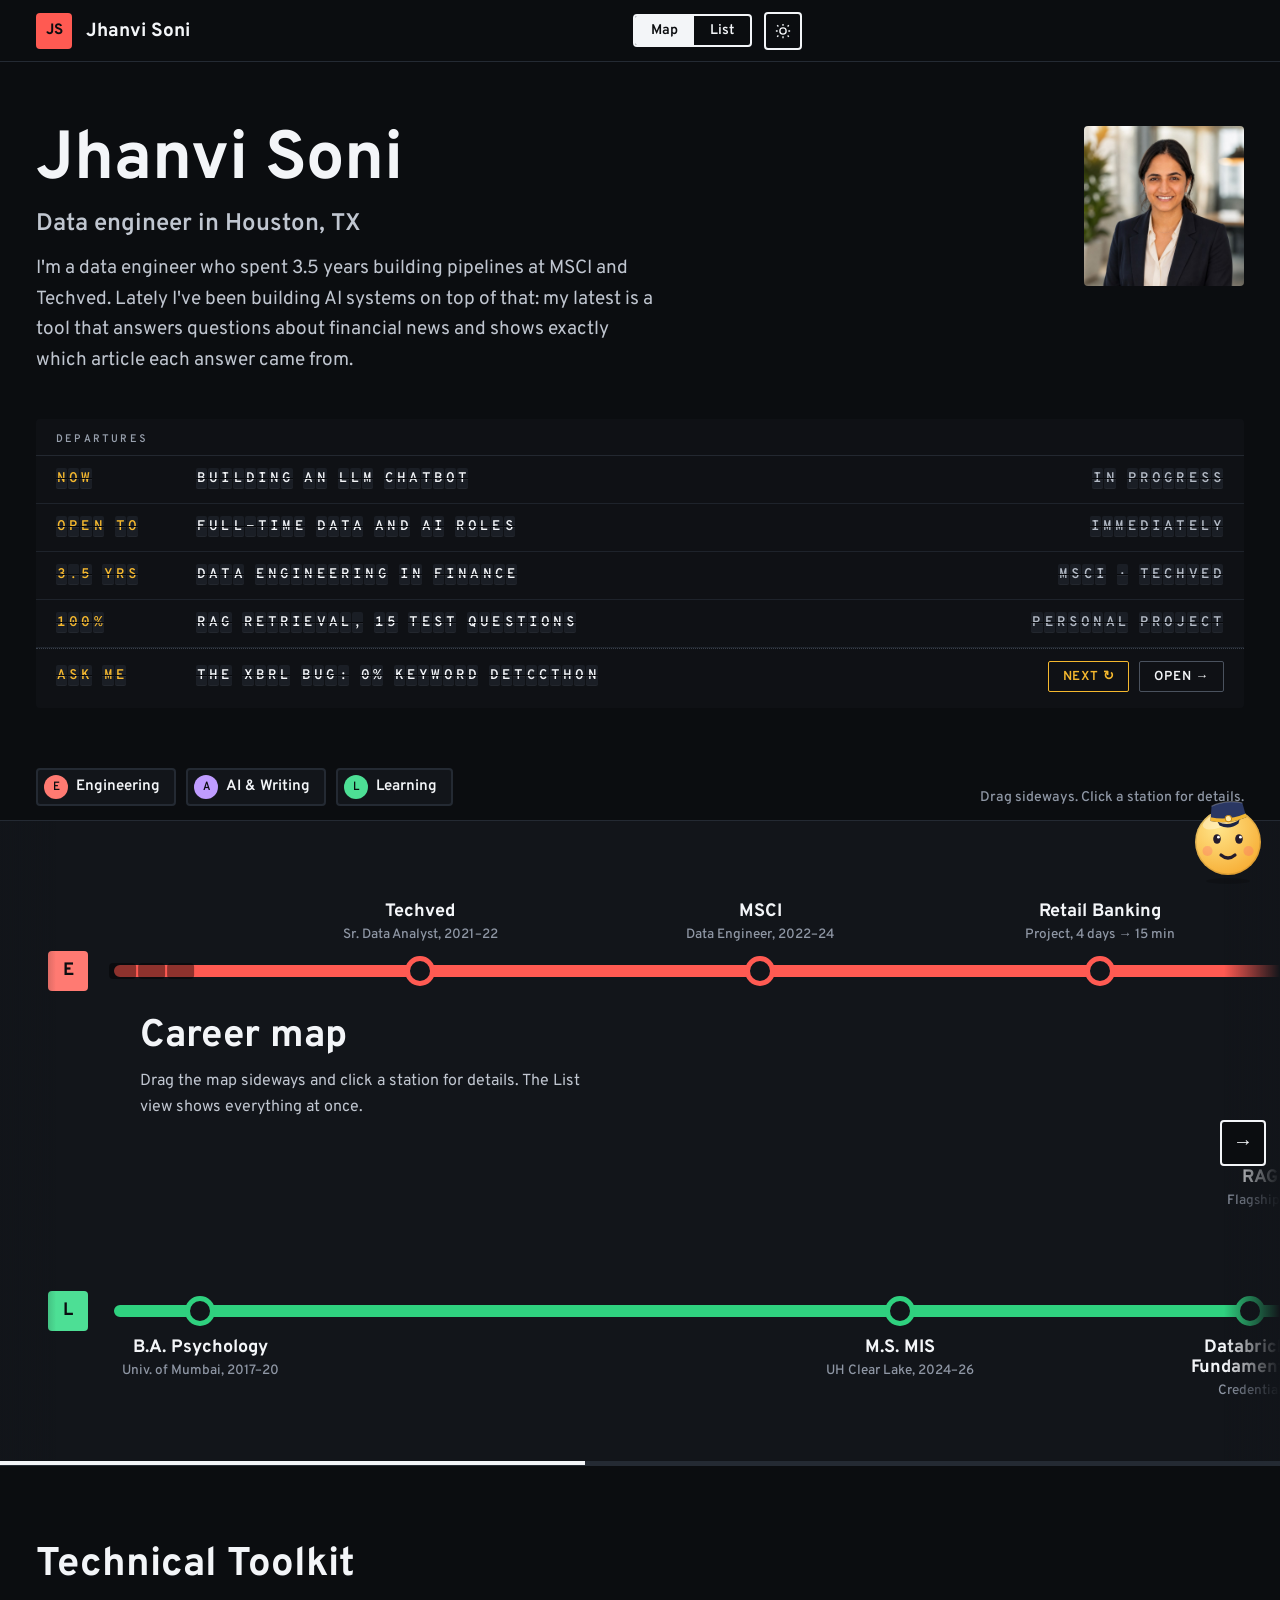
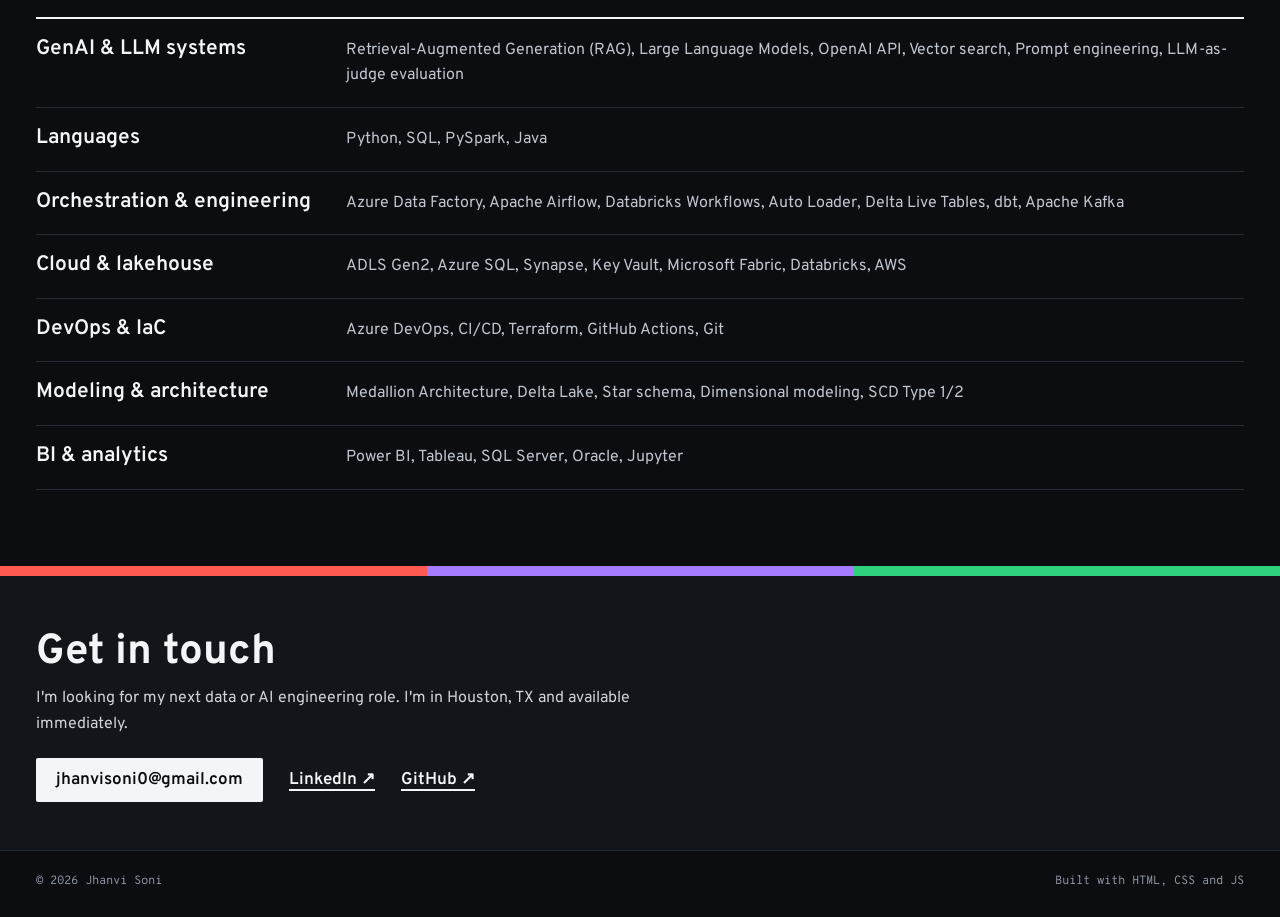
==== commit 9d965588: "Add files via upload" ====
--- a/index.html
+++ b/index.html
@@ -58,7 +58,7 @@
 }
 </script>
 
-<link rel="stylesheet" href="style.css?v=33">
+<link rel="stylesheet" href="style.css?v=36">
 </head>
 <body>
 
@@ -390,6 +390,6 @@
   </div>
 </aside>
 
-<script src="script.js?v=20"></script>
+<script src="script.js?v=23"></script>
 </body>
 </html>
--- a/style.css
+++ b/style.css
@@ -383,17 +383,12 @@
 @keyframes pipblink{ 0%,93%,100%{ transform:scaleY(1); } 96%{ transform:scaleY(.1); } }
 @keyframes piplamp{ 0%,100%{ opacity:.55; } 50%{ opacity:1; } }
 
-.pip-bubble{ position:absolute; width:316px; padding:0; background:var(--panel); color:var(--ink); border:1px solid var(--rule); border-radius:18px; box-shadow:0 14px 36px rgba(0,0,0,.2); pointer-events:auto; opacity:0; visibility:hidden; transform:translateY(8px) scale(.96); transition:opacity .2s, transform .2s, visibility 0s .2s; }
+.pip-bubble{ position:absolute; width:332px; padding:0; color:var(--ink); filter:drop-shadow(0 14px 24px rgba(0,0,0,.22)); pointer-events:auto; opacity:0; visibility:hidden; transform:translateY(8px) scale(.96); transition:opacity .2s, transform .2s, visibility 0s .2s; }
 .pip.open .pip-bubble{ opacity:1; visibility:visible; transform:none; transition:opacity .2s, transform .2s; }
 .pip[data-v="up"] .pip-bubble{ bottom:calc(100% + 12px); transform-origin:bottom; }
 .pip[data-v="down"] .pip-bubble{ top:calc(100% + 12px); transform-origin:top; }
 .pip[data-side="r"] .pip-bubble{ right:0; }
 .pip[data-side="l"] .pip-bubble{ left:0; }
-.pip-bubble::after{ content:""; position:absolute; width:14px; height:14px; background:var(--panel); border:1px solid var(--rule); border-width:0 1px 1px 0; transform:rotate(45deg); }
-.pip[data-v="up"] .pip-bubble::after{ bottom:-8px; }
-.pip[data-v="down"] .pip-bubble::after{ top:-8px; transform:rotate(225deg); }
-.pip[data-side="r"] .pip-bubble::after{ right:30px; }
-.pip[data-side="l"] .pip-bubble::after{ left:30px; }
 
 .pip-tag{ position:absolute; top:-10px; white-space:nowrap; padding:5px 12px; border-radius:4px; background:var(--ai); color:var(--on); font:700 13px var(--f-body); opacity:0; transform:scale(.8); transition:opacity .25s .9s, transform .25s .9s; pointer-events:none; }
 .pip[data-side="r"] .pip-tag{ right:calc(100% - 6px); }
@@ -423,10 +418,10 @@
 .trick{ position:fixed; inset:0; z-index:90; display:grid; place-items:center; padding:16px; }
 .trick[hidden]{ display:none; }
 .trick-back{ position:absolute; inset:0; background:rgba(29,27,23,.6); animation:trickfade .25s ease-out; }
-.trick-card{ position:relative; width:min(430px,100%); max-height:calc(100vh - 32px); overflow:auto; padding:26px 26px 24px; background:var(--panel); color:var(--ink); border:2px solid var(--ink); border-radius:4px; animation:trickpop .3s cubic-bezier(.2,.9,.3,1.2); }
+.trick-card{ position:relative; width:min(430px,100%); max-height:calc(100vh - 32px); overflow:auto; padding:0 0 24px; background:var(--panel); color:var(--ink); border:2px solid var(--ink); border-radius:6px; animation:trickpop .3s cubic-bezier(.2,.9,.3,1.2); }
 .trick-card:focus{ outline:none; }
-.trick-k{ margin:0 0 14px; font:600 15px var(--f-body); color:var(--ai-ink); }
-.trick-x{ position:absolute; top:14px; right:14px; width:32px; height:32px; border-radius:4px; border:0; background:none; color:var(--ink3); font-size:15px; cursor:pointer; }
+.trick-k{ margin:0; font:700 17px var(--f-head); }
+.trick-x{ position:absolute; top:13px; right:12px; width:32px; height:32px; border-radius:4px; border:0; background:none; color:var(--ink3); font-size:15px; cursor:pointer; }
 .trick-x:hover{ background:var(--rule); color:var(--ink); }
 .trick-lead{ margin:0 0 8px; font:700 clamp(21px,5vw,26px)/1.2 var(--f-head); }
 .trick-sub{ margin:0 0 18px; color:var(--ink2); font-size:16px; line-height:1.5; }
@@ -480,33 +475,125 @@
 .pip-body:hover .pip-svg{ transform:scale(1.07); transition:transform .18s; }
 .pip-svg{ transition:transform .18s; }
 
-/* the chat inside the bubble */
-.pc-head{ display:flex; align-items:center; gap:10px; padding:12px 12px 10px 14px; border-bottom:1px solid var(--rule); }
-.pc-av{ position:relative; width:30px; height:30px; border-radius:50%; flex:0 0 auto; background:radial-gradient(circle at 35% 28%,var(--g1),var(--g2)); }
-.pc-av::before,.pc-av::after{ content:""; position:absolute; top:11px; width:4px; height:6px; border-radius:50%; background:var(--fe); }
-.pc-av::before{ left:8px; } .pc-av::after{ right:8px; }
-.pc-who{ flex:1; line-height:1.2; }
-.pc-who b{ display:block; font:700 16px var(--f-head); }
-.pc-who small{ font:500 12.5px var(--f-body); color:var(--ink3); }
-.pip-x{ width:28px; height:28px; border-radius:50%; border:0; background:none; color:var(--ink3); cursor:pointer; font-size:13px; }
-.pip-x:hover{ background:var(--rule); color:var(--ink); }
-.pc-log{ max-height:230px; overflow-y:auto; padding:12px 14px 4px; display:flex; flex-direction:column; gap:8px; scroll-behavior:smooth; }
-.pc-msg{ max-width:88%; padding:9px 13px; font:500 15px/1.4 var(--f-body); border-radius:16px; animation:msgin .25s ease-out; }
-.pc-bot{ align-self:flex-start; background:var(--bg); border:1px solid var(--rule); border-bottom-left-radius:5px; }
-.pc-me{ align-self:flex-end; background:var(--ink); color:var(--bg); border-bottom-right-radius:5px; }
-.pc-typing{ display:inline-flex; gap:4px; padding:13px 14px; }
-.pc-typing i{ width:7px; height:7px; border-radius:50%; background:var(--ink3); animation:trickdot 1s infinite; }
-.pc-typing i:nth-child(2){ animation-delay:.15s; } .pc-typing i:nth-child(3){ animation-delay:.3s; }
-.pc-act{ margin-top:8px; }
-.pc-show{ font:600 13.5px var(--f-body); padding:6px 14px; border-radius:999px; border:0; background:var(--ink); color:var(--bg); cursor:pointer; }
-.pc-show:hover{ background:var(--ai); color:var(--on); }
-.pc-chips{ display:flex; flex-wrap:wrap; gap:7px; padding:8px 14px 14px; }
-.pc-chip{ font:600 13.5px var(--f-body); padding:6px 13px; border-radius:999px; border:1.5px solid var(--rule); background:var(--panel); color:var(--ink); cursor:pointer; text-align:left; transition:border-color .15s,background .15s,transform .1s; }
-.pc-chip:hover{ border-color:var(--ai); background:color-mix(in srgb,var(--ai) 10%,var(--panel)); }
-.pc-chip:active,.pc-show:active{ transform:translateY(1px); }
-.pc-chip-trick{ border-style:dashed; color:var(--ink2); }
-@keyframes msgin{ from{ opacity:0; transform:translateY(6px); } }
-.pip-bubble :focus-visible{ outline:3px solid var(--ai); outline-offset:2px; }
-@media (prefers-reduced-motion:reduce){ .pc-msg,.pc-typing i{ animation:none !important; } }
-/* phones: no floating mascot, the Ask me row on the board does the same job */
 @media (max-width:899px){ .pip{ display:none !important; } }
+
+/* ---------- split-flap board ---------- */
+.fl{ display:inline; }
+.fw{ display:inline-block; white-space:nowrap; }
+.fc{ display:inline-block; position:relative; min-width:.8em; height:1.5em; margin:0 1px 2px 0; border-radius:2px; background:#1a1e25; text-align:center; font-style:normal; letter-spacing:0; line-height:1.5em; vertical-align:baseline; box-shadow:inset 0 -1px 0 rgba(255,255,255,.04); }
+.fc b{ display:block; font-weight:inherit; transform-origin:50% 50%; }
+.fc::after{ content:""; position:absolute; left:0; right:0; top:50%; height:1px; background:#07090c; box-shadow:0 1px 0 rgba(255,255,255,.05); }
+.board-row{ align-items:center; }
+
+/* ---------- the Conductor: cap, ticket menu, tour bar, stamps ---------- */
+.pip-cap{ transform-box:fill-box; }
+.pip.touring .pip-svg{ filter:none; }
+
+/* ticket-shaped menu: dark stub on top, notches where it tears */
+.cd{ position:relative; background:var(--panel); border:1px solid var(--rule); border-radius:12px; overflow:hidden;
+  -webkit-mask:radial-gradient(circle 9px at 0 62px,#0000 98%,#000) left/51% 100% no-repeat,radial-gradient(circle 9px at 100% 62px,#0000 98%,#000) right/51% 100% no-repeat;
+          mask:radial-gradient(circle 9px at 0 62px,#0000 98%,#000) left/51% 100% no-repeat,radial-gradient(circle 9px at 100% 62px,#0000 98%,#000) right/51% 100% no-repeat; }
+.cd-head{ display:flex; align-items:center; gap:12px; height:62px; padding:0 12px 0 16px; background:var(--ink); color:var(--bg); border-bottom:2px dashed color-mix(in srgb,var(--bg) 40%,var(--ink)); }
+.cd-av{ position:relative; width:34px; height:34px; border-radius:50%; flex:0 0 auto; background:radial-gradient(circle at 35% 28%,var(--g1),var(--g2)); }
+.cd-av::before,.cd-av::after{ content:""; position:absolute; top:14px; width:4px; height:6px; border-radius:50%; background:var(--fe); }
+.cd-av::before{ left:10px; } .cd-av::after{ right:10px; }
+.cd-av i{ display:none; }
+.cd-who{ flex:1; line-height:1.15; }
+.cd-who b{ display:block; font:700 16px var(--f-head); letter-spacing:.01em; }
+.cd-who small{ font:600 11px var(--f-mono); letter-spacing:.16em; text-transform:uppercase; color:var(--amber); }
+.pip-x{ width:30px; height:30px; border-radius:4px; border:0; background:none; color:inherit; opacity:.7; cursor:pointer; font-size:14px; }
+.pip-x:hover{ opacity:1; background:color-mix(in srgb,var(--bg) 18%,transparent); }
+.cd-view{ max-height:min(404px,calc(100vh - 240px)); overflow-y:auto; padding:14px 12px 8px; }
+.cd-lead{ margin:2px 4px 10px; font:700 18px/1.2 var(--f-head); }
+.cd-note{ margin:-4px 4px 12px; font:500 14px/1.4 var(--f-body); color:var(--ink3); }
+.cd-back{ margin:-4px 0 6px 2px; padding:4px 6px; border:0; background:none; color:var(--ink3); font:600 13.5px var(--f-body); cursor:pointer; border-radius:4px; }
+.cd-back:hover{ color:var(--ink); background:var(--rule); }
+.cd-row{ display:flex; align-items:center; gap:12px; width:100%; margin:0 0 6px; padding:10px 12px; text-align:left; border:1.5px solid var(--rule); border-radius:8px; background:var(--panel); color:var(--ink); cursor:pointer; font:inherit; transition:border-color .15s, background .15s, transform .15s; }
+.cd-row i{ flex:0 0 auto; min-width:26px; font:600 12px var(--f-mono); font-style:normal; color:var(--ink3); letter-spacing:.04em; }
+.cd-row span{ flex:1; line-height:1.25; }
+.cd-row b{ display:block; font:700 15.5px var(--f-body); }
+.cd-row small{ display:block; margin-top:2px; font:500 13px var(--f-body); color:var(--ink3); }
+.cd-row em{ font-style:normal; color:var(--ink3); transition:transform .15s; }
+.cd-row:hover{ border-color:var(--ink); background:color-mix(in srgb,var(--amber) 14%,var(--panel)); }
+.cd-row:hover em{ transform:translateX(3px); color:var(--ink); }
+.cd-row:active{ transform:translateY(1px); }
+.cd-lock{ cursor:default; border-style:dashed; opacity:.75; }
+.cd-lock:hover{ border-color:var(--rule); background:var(--panel); }
+.cd-tag{ font:600 10.5px var(--f-mono) !important; letter-spacing:.12em; text-transform:uppercase; }
+.cd-line{ display:flex; align-items:center; gap:8px; margin:12px 4px 6px; font:700 13px var(--f-body); color:var(--ci); }
+.cd-line i{ width:20px; height:20px; border-radius:50%; background:var(--ci); color:var(--on); display:grid; place-items:center; font:600 11px var(--f-mono); font-style:normal; }
+.cd-stops{ list-style:none; margin:0; padding:0; }
+.cd-stop{ display:flex; align-items:center; justify-content:space-between; gap:10px; width:100%; padding:8px 10px; border:0; border-left:3px solid var(--ci); border-radius:0 6px 6px 0; background:none; color:var(--ink); cursor:pointer; text-align:left; font:inherit; }
+.cd-stop span{ font:600 14.5px/1.25 var(--f-body); }
+.cd-stop small{ display:block; font:500 12.5px var(--f-body); color:var(--ink3); }
+.cd-stop u{ text-decoration:none; font-weight:700; color:var(--ci); }
+.cd-stop:hover{ background:var(--rule); }
+.cd-stamps{ display:grid; grid-template-columns:repeat(4,60px); justify-content:space-between; gap:12px 8px; margin:0 6px 12px; }
+.cd-stamp{ position:relative; aspect-ratio:1; border-radius:50%; border:2px dashed var(--rule); background:none; cursor:pointer; display:grid; place-items:center; padding:0; transform:rotate(var(--r,0deg)); }
+.cd-stamp span{ font:700 11.5px var(--f-mono); letter-spacing:.04em; color:var(--ci); }
+.cd-stamp.got{ border:2.5px solid var(--ci); box-shadow:inset 0 0 0 3px var(--panel), inset 0 0 0 4.5px var(--ci); background:color-mix(in srgb,var(--ci) 8%,transparent); animation:stampin .4s cubic-bezier(.2,.9,.3,1.3); }
+.cd-stamp:hover{ border-color:var(--ink); }
+.cd-miles{ list-style:none; margin:0 0 6px; padding:0; border-top:1px dashed var(--rule); }
+.cd-miles li{ display:flex; align-items:center; justify-content:space-between; gap:10px; padding:8px 4px; border-bottom:1px dashed var(--rule); font:500 13.5px var(--f-body); color:var(--ink3); }
+.cd-miles li b{ font:700 12px var(--f-mono); letter-spacing:.06em; text-transform:uppercase; color:var(--ink); }
+.cd-miles li.on b{ color:var(--lrn-ink); }
+.cd-mini{ font:600 13px var(--f-body); padding:5px 12px; border-radius:4px; border:1.5px solid var(--ink); background:var(--ink); color:var(--bg); cursor:pointer; }
+.cd-mini:hover{ background:var(--ai); border-color:var(--ai); color:var(--on); }
+.cd-clear{ display:block; margin:8px 4px 4px; padding:0; border:0; background:none; color:var(--ink3); font:500 13px var(--f-body); text-decoration:underline; text-underline-offset:3px; cursor:pointer; }
+.cd-pass{ display:flex; align-items:center; gap:10px; width:100%; padding:11px 16px 13px; border:0; border-top:2px dashed var(--rule); background:var(--bg); color:var(--ink); cursor:pointer; font:inherit; text-align:left; }
+.cd-pass span{ font:700 11px var(--f-mono); letter-spacing:.16em; text-transform:uppercase; color:var(--ink3); }
+.cd-pass b{ font:600 13.5px var(--f-body); }
+.cd-bar{ flex:1; height:6px; border-radius:3px; background:var(--rule); overflow:hidden; }
+.cd-bar u{ display:block; height:100%; background:var(--amber); border-radius:3px; transition:width .4s; }
+.cd-pass:hover{ background:color-mix(in srgb,var(--amber) 14%,var(--bg)); }
+.cd :focus-visible,.tour :focus-visible{ outline:3px solid var(--ai); outline-offset:2px; }
+@keyframes stampin{ from{ transform:rotate(var(--r,0deg)) scale(1.6); opacity:0; } to{ transform:rotate(var(--r,0deg)) scale(1); opacity:1; } }
+
+/* guided ride bar */
+.tour{ position:fixed; left:16px; bottom:16px; z-index:66; display:flex; align-items:center; gap:18px; width:min(520px,calc(100vw - 150px)); padding:12px 14px 12px 18px; background:var(--ink); color:var(--bg); border-radius:10px; box-shadow:0 12px 30px rgba(0,0,0,.28); animation:tourin .3s ease-out;
+  -webkit-mask:radial-gradient(circle 8px at 0 50%,#0000 98%,#000) left/51% 100% no-repeat,radial-gradient(circle 8px at 100% 50%,#0000 98%,#000) right/51% 100% no-repeat; mask:radial-gradient(circle 8px at 0 50%,#0000 98%,#000) left/51% 100% no-repeat,radial-gradient(circle 8px at 100% 50%,#0000 98%,#000) right/51% 100% no-repeat; }
+.tour[hidden]{ display:none; }
+.tour-txt{ flex:1; min-width:0; line-height:1.3; }
+.tour-k{ display:block; font:600 10.5px var(--f-mono); letter-spacing:.14em; text-transform:uppercase; color:var(--amber); }
+.tour-t{ display:block; margin-top:2px; font:700 17px var(--f-head); }
+.tour-d{ display:block; font:500 13.5px var(--f-body); opacity:.85; }
+.tour-btns{ display:flex; gap:6px; flex:0 0 auto; }
+.tour-b{ font:600 13.5px var(--f-body); padding:7px 12px; border-radius:4px; border:1.5px solid color-mix(in srgb,var(--bg) 45%,var(--ink)); background:none; color:var(--bg); cursor:pointer; white-space:nowrap; }
+.tour-b:hover:not(:disabled){ background:color-mix(in srgb,var(--bg) 18%,transparent); }
+.tour-b:disabled{ opacity:.35; cursor:default; }
+.tour-next{ background:var(--amber); border-color:var(--amber); color:#1d1b17; }
+.tour-next:hover:not(:disabled){ background:#ffd25e !important; }
+.tour-end{ padding:7px 10px; }
+@keyframes tourin{ from{ opacity:0; transform:translateY(12px); } }
+.tour :focus-visible{ outline-color:#fff; }
+@media (max-width:899px){ .tour{ display:none !important; } }
+
+/* tickets for the tricks */
+.trick-card{ -webkit-mask:radial-gradient(circle 10px at 0 60px,#0000 98%,#000) left/51% 100% no-repeat,radial-gradient(circle 10px at 100% 60px,#0000 98%,#000) right/51% 100% no-repeat; mask:radial-gradient(circle 10px at 0 60px,#0000 98%,#000) left/51% 100% no-repeat,radial-gradient(circle 10px at 100% 60px,#0000 98%,#000) right/51% 100% no-repeat; }
+.trick-head{ display:flex; align-items:center; gap:14px; height:60px; padding:0 54px 0 22px; background:var(--ink); color:var(--bg); border-bottom:2px dashed color-mix(in srgb,var(--bg) 40%,var(--ink)); }
+.trick-no{ font:600 11px var(--f-mono); letter-spacing:.16em; text-transform:uppercase; color:var(--amber); }
+.trick-x{ color:var(--bg) !important; opacity:.7; }
+.trick-x:hover{ opacity:1; background:color-mix(in srgb,var(--bg) 18%,transparent) !important; }
+.trick-body{ padding:22px 26px 0; }
+.trick-prog i{ flex:none; width:18px; height:18px; border-radius:50%; background:none; border:2px dashed var(--rule); }
+.trick-prog i.done{ border:2px solid var(--ink); background:var(--bg); box-shadow:inset 0 2px 3px rgba(0,0,0,.35); animation:punch .3s ease-out; }
+.trick-prog i.now{ border:2px solid var(--ai); background:none; }
+.trick-prog{ gap:12px; }
+@keyframes punch{ 0%{ transform:scale(1.5); } 100%{ transform:scale(1); } }
+.trick-stn{ margin:0 0 6px; font:700 clamp(30px,8vw,40px)/1.1 var(--f-head); color:var(--ci,var(--ink)); animation:trickpop .5s cubic-bezier(.2,.9,.3,1.4); }
+.plat-row{ display:grid; grid-template-columns:repeat(3,1fr); gap:8px; margin-top:12px; }
+.plat{ display:flex; flex-direction:column; gap:5px; padding:10px 8px 12px; text-align:left; border:1.5px solid var(--rule); border-radius:8px; background:var(--bg); color:var(--ink); cursor:pointer; font:inherit; }
+.plat b{ margin-bottom:2px; font:700 11px var(--f-mono); letter-spacing:.08em; text-transform:uppercase; color:var(--ink3); }
+.plat span{ font:500 13px/1.2 var(--f-body); padding-left:7px; border-left:3px solid var(--ci); }
+.plat:hover{ border-color:var(--ink); background:color-mix(in srgb,var(--amber) 14%,var(--bg)); }
+.trick-fact{ margin:0 0 14px; padding:12px 14px; border-left:4px solid var(--amber); background:var(--bg); border-radius:0 6px 6px 0; font:500 16px/1.45 var(--f-body); }
+.quiz-opts{ display:grid; gap:8px; }
+.quiz-o{ display:flex; flex-direction:column; align-items:flex-start; padding:10px 14px; text-align:left; border:1.5px solid var(--rule); border-left:4px solid var(--ci); border-radius:6px; background:var(--panel); color:var(--ink); cursor:pointer; font:inherit; }
+.quiz-o b{ font:700 15.5px var(--f-body); } .quiz-o small{ font:500 13px var(--f-body); color:var(--ink3); }
+.quiz-o:hover:not(:disabled){ border-color:var(--ink); background:color-mix(in srgb,var(--amber) 14%,var(--panel)); }
+.quiz-o:disabled{ cursor:default; opacity:.55; }
+.quiz-o.right{ opacity:1; border-color:var(--lrn-ink); background:color-mix(in srgb,var(--lrn-ink) 12%,var(--panel)); }
+.quiz-o.wrong{ border-color:var(--eng-ink); }
+.quiz-msg{ margin:14px 0 0; font:500 15.5px/1.45 var(--f-body); color:var(--ink2); }
+.quiz-msg b{ color:var(--ink); }
+@media (prefers-reduced-motion:reduce){ .tour,.cd-stamp.got,.trick-stn,.trick-prog i{ animation:none !important; } }
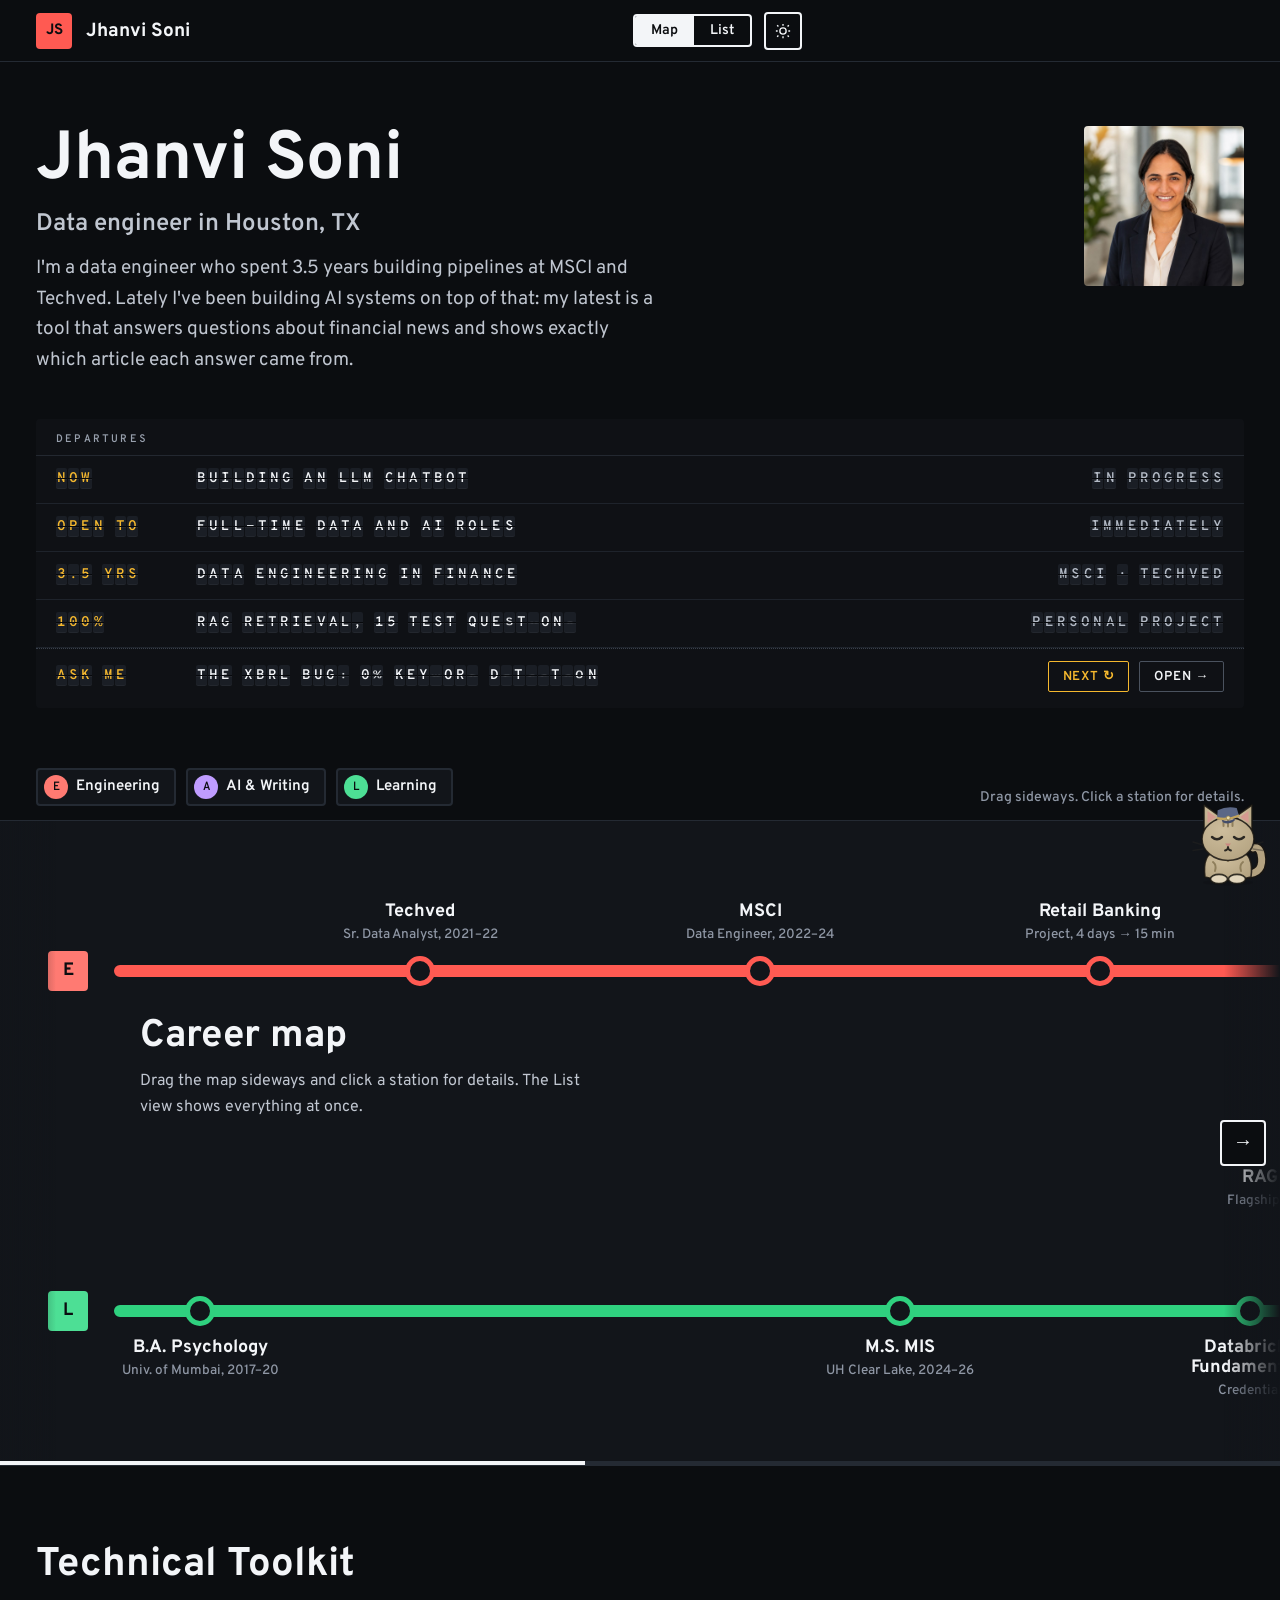
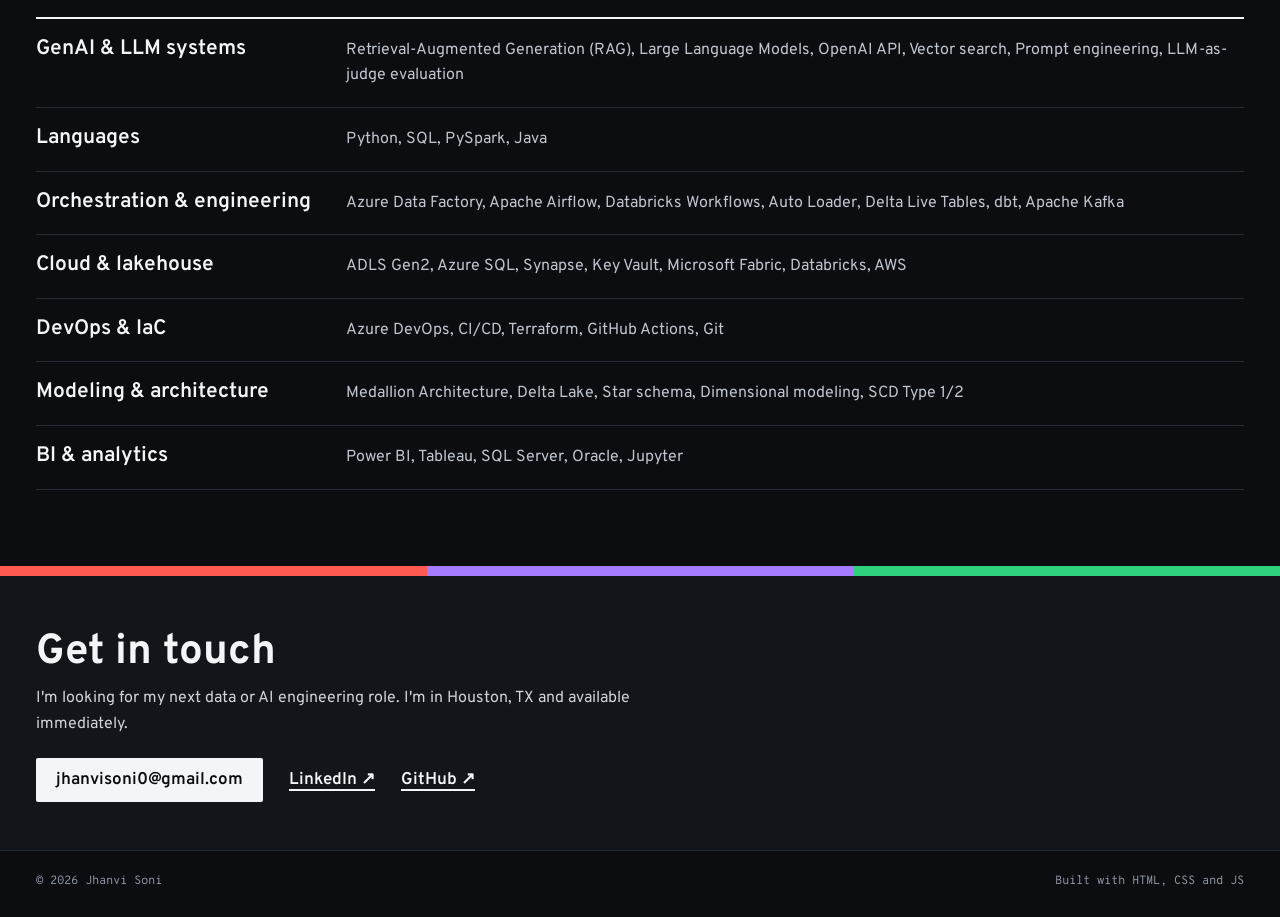
==== commit e99b5d80: "Add files via upload" ====
--- a/index.html
+++ b/index.html
@@ -58,7 +58,7 @@
 }
 </script>
 
-<link rel="stylesheet" href="style.css?v=36">
+<link rel="stylesheet" href="style.css?v=39">
 </head>
 <body>
 
@@ -390,6 +390,6 @@
   </div>
 </aside>
 
-<script src="script.js?v=23"></script>
+<script src="script.js?v=25"></script>
 </body>
 </html>
--- a/style.css
+++ b/style.css
@@ -597,3 +597,56 @@
 .quiz-msg{ margin:14px 0 0; font:500 15.5px/1.45 var(--f-body); color:var(--ink2); }
 .quiz-msg b{ color:var(--ink); }
 @media (prefers-reduced-motion:reduce){ .tour,.cd-stamp.got,.trick-stn,.trick-prog i{ animation:none !important; } }
+
+/* ---------- Conductor, quiet version: flat, muted, expression does the talking ---------- */
+.pip[data-mood],.pip{ --g1:#efe8d9; --g2:#e3dac7; --fe:#2b2823; --ol:#5a554a; --hrt:#c4574f; --tgc:#c98c86; --cpa:#46506b; --cpb:#bfa05a; --cpc:#343c52; --cpd:#e8d9a8; --cpe:#9a8142; }
+:root[data-theme="dark"] .pip[data-mood],:root[data-theme="dark"] .pip{ --g1:#2d333d; --g2:#232830; --fe:#eef0f4; --ol:#8d96a6; --hrt:#e27a72; --tgc:#b57c78; --cpa:#5b6786; --cpb:#bfa05a; --cpc:#434d6a; --cpd:#e8d9a8; --cpe:#9a8142; }
+.pip-svg .ol{ stroke:var(--ol); stroke-opacity:.8; }
+.pip-svg .hi{ display:none; }
+.pip-svg .gl{ fill:var(--g1); }
+.pip-svg .bl{ display:none; }
+.pip-svg .tg{ fill:var(--tgc); } .pip-svg .hrt{ fill:var(--hrt); }
+.pip-svg .cp-a{ fill:var(--cpa); } .pip-svg .cp-b{ fill:var(--cpb); } .pip-svg .cp-c{ fill:var(--cpc); } .pip-svg .cp-d{ fill:var(--cpd); stroke:var(--cpe); }
+.pip-body:hover .pip-svg{ transform:scale(1.04); }
+.cd-av{ box-shadow:inset 0 0 0 1.5px var(--ol); }
+.pip-tag{ background:var(--ink); color:var(--bg); }
+.pip-say{ font-weight:600; }
+
+/* ---------- Station cat: asleep by default, wakes when you hover or click ---------- */
+.pip[data-mood],.pip{ --g1:#e0d0b1; --g2:#cdbb98; --fe:#2b2823; --ol:#6b5f48; --paw:#eee3cc; --stripe:#b49f78; --ear:#e6aea2; --tgc:#cf8f88; --hrt:#c4574f; --cpa:#46506b; --cpb:#bfa05a; --cpc:#343c52; --cpd:#e8d9a8; --cpe:#9a8142; }
+:root[data-theme="dark"] .pip[data-mood],:root[data-theme="dark"] .pip{ --g1:#cdbd9c; --g2:#b3a280; --fe:#2b2823; --ol:#1a1712; --paw:#e2d6bd; --stripe:#8f7f5c; --ear:#d49a90; --tgc:#c98780; --hrt:#e0665e; --cpa:#5b6786; --cpb:#c4a55c; --cpc:#434d6a; }
+.pip-svg .fur{ fill:url(#dotGrad); } .pip-svg .fur-t{ stroke:var(--g2); } .pip-svg .ol-t{ stroke:var(--ol); stroke-opacity:.85; }
+.pip-svg .ol-s{ stroke:var(--ol); stroke-width:1.6; stroke-opacity:.85; stroke-linejoin:round; }
+.pip-svg .paw{ fill:var(--paw); } .pip-svg .st{ stroke:var(--stripe); } .pip-svg .ear-in{ fill:var(--ear); }
+.pip-svg .tgn{ fill:var(--tgc); } .pip-svg .wk{ stroke:var(--fe); stroke-opacity:.4; }
+.pip-svg .gl{ fill:#fffdf8; }
+.pip-svg .ol{ display:none; }
+/* breathing, tail, ear twitch, peeking eye */
+.ct-body,.ct-head,.ct-tail,.ear{ transform-box:fill-box; }
+.ct-body{ transform-origin:50% 100%; animation:ctbreathe 4.4s ease-in-out infinite; }
+.ct-head{ transform-origin:50% 100%; animation:cthead 4.4s ease-in-out infinite; transition:transform .25s; }
+.ct-tail{ transform-origin:8% 90%; animation:cttail 5.5s ease-in-out infinite; }
+.pip:not([data-mood="calm"]) .ct-tail{ animation-duration:1.7s; }
+.ear{ transform-origin:50% 100%; }
+.ear.el{ animation:ctear 8s ease-in-out infinite; } .ear.er{ animation:ctear 8s ease-in-out 3.7s infinite; }
+.pip:not([data-mood="calm"]) .ear{ animation:none; }
+.pip[data-mood="curious"] .ct-head{ transform:rotate(-6deg); }
+.peek{ opacity:0; animation:ctpeek 19s ease-in-out 4s infinite; }
+@keyframes ctbreathe{ 0%,100%{ transform:scaleY(1); } 50%{ transform:scaleY(1.03); } }
+@keyframes cthead{ 0%,100%{ transform:translateY(0); } 50%{ transform:translateY(.7px); } }
+@keyframes cttail{ 0%,100%{ transform:rotate(0); } 50%{ transform:rotate(9deg); } }
+@keyframes ctear{ 0%,90%,100%{ transform:rotate(0); } 93%{ transform:rotate(-9deg); } 96%{ transform:rotate(3deg); } }
+@keyframes ctpeek{ 0%,92%,100%{ opacity:0; } 94%,97%{ opacity:1; } }
+/* the z z z */
+.zs{ display:none; }
+.pip[data-mood="calm"]:not(.open) .zs{ display:inline; }
+.z{ font:800 italic 9px 'Overpass',sans-serif; fill:var(--ink); opacity:0; transform-box:fill-box; transform-origin:50% 50%; animation:ctz 3.9s ease-in-out infinite; }
+.z1{ font-size:10px; } .z2{ font-size:13px; animation-delay:1.3s; } .z3{ font-size:17px; animation-delay:2.6s; }
+@keyframes ctz{ 0%{ opacity:0; transform:translate(-3px,6px) scale(.6); } 22%{ opacity:.85; } 70%{ opacity:.7; } 100%{ opacity:0; transform:translate(7px,-12px) scale(1.15); } }
+.pip-svg .m-calm{ animation:none; }
+.cd-av{ width:40px; height:36px; border-radius:0; background:none; box-shadow:none; }
+.cd-av::before,.cd-av::after{ display:none; }
+.cd-av svg{ display:block; overflow:visible; }
+@media (prefers-reduced-motion:reduce){ .ct-body,.ct-head,.ct-tail,.ear,.peek,.z{ animation:none !important; } .z{ opacity:.7; } .z2,.z3{ display:none; } }
+.cd-av .fur{ fill:var(--g1); } .cd-av .ol-s{ stroke:var(--ol); stroke-width:1.6; stroke-linejoin:round; }
+.cd-av .se{ stroke:var(--fe); } .cd-av .tgn{ fill:var(--tgc); }
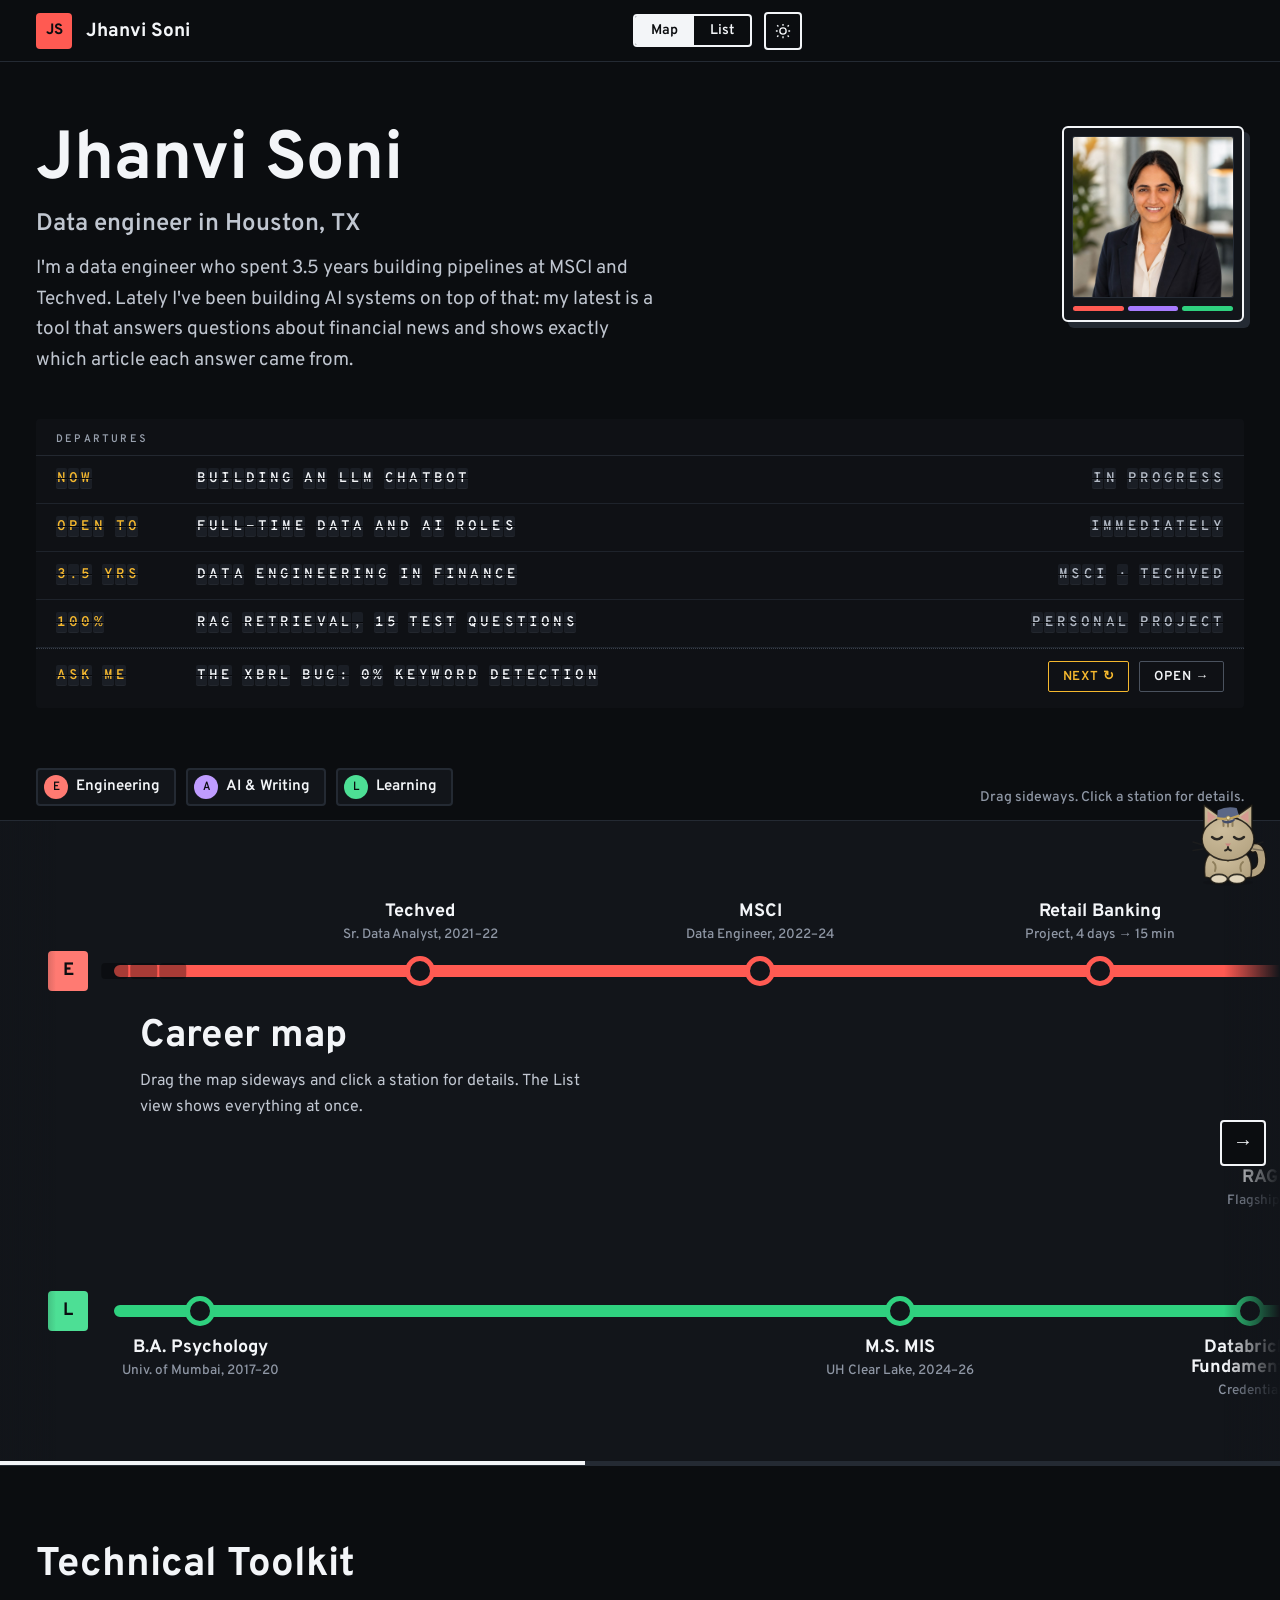
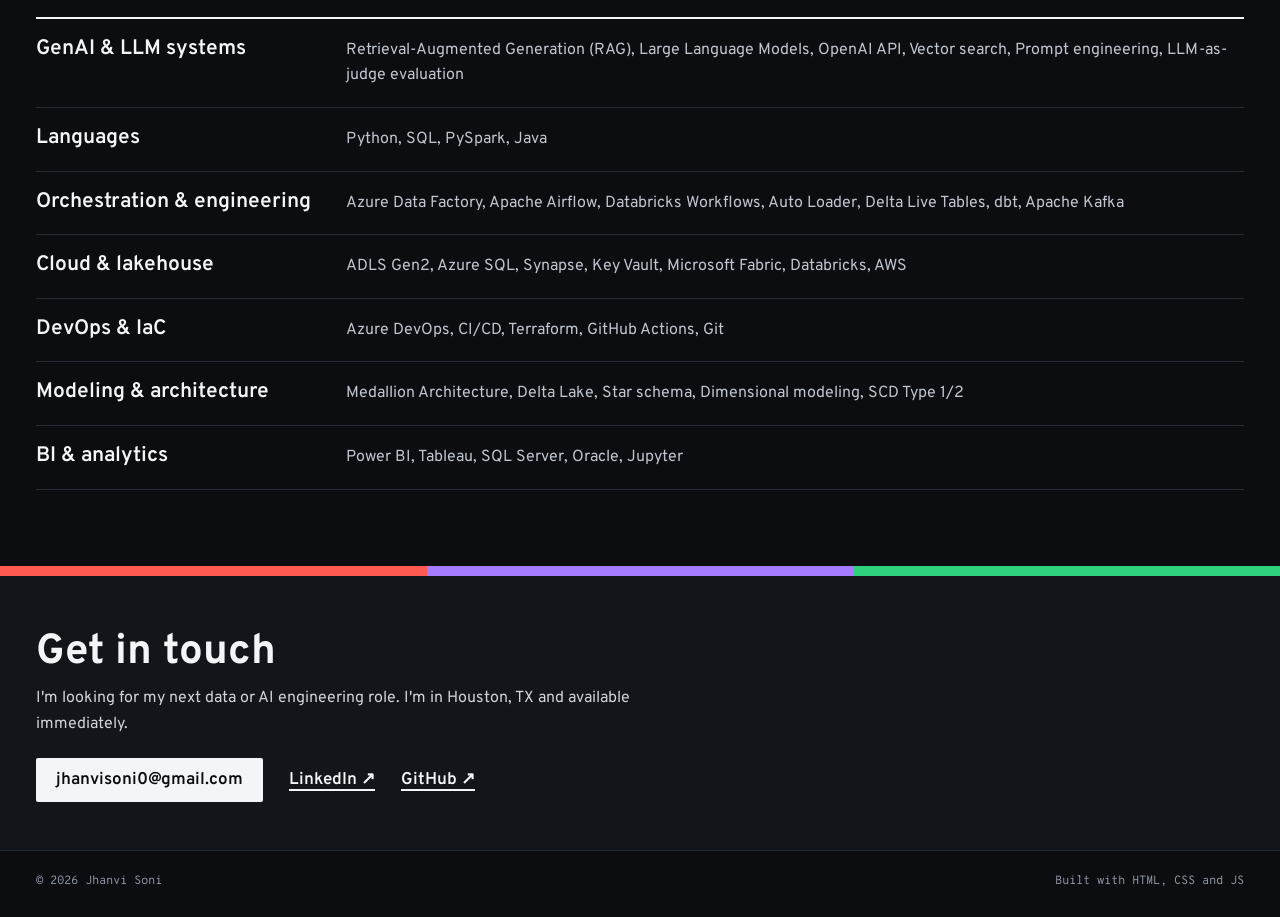
==== commit f47abc99: "Add files via upload" ====
--- a/index.html
+++ b/index.html
@@ -58,7 +58,7 @@
 }
 </script>
 
-<link rel="stylesheet" href="style.css?v=39">
+<link rel="stylesheet" href="style.css?v=41">
 </head>
 <body>
 
@@ -91,7 +91,7 @@
       <p class="role">Data engineer in Houston, TX</p>
       <p class="lede">I'm a data engineer who spent 3.5 years building pipelines at MSCI and Techved. Lately I've been building AI systems on top of that: my latest is a tool that answers questions about financial news and shows exactly which article each answer came from.</p>
     </div>
-    <img class="photo" src="assets/profile.jpg?v=3" alt="Portrait of Jhanvi Soni" width="160" height="160">
+    <figure class="frame"><img class="photo" src="assets/profile.jpg?v=3" alt="Portrait of Jhanvi Soni" width="160" height="160"><span class="frame-lines" aria-hidden="true"><i></i><i></i><i></i></span></figure>
   </div>
 
   <div class="board" aria-label="Departure board">
@@ -390,6 +390,6 @@
   </div>
 </aside>
 
-<script src="script.js?v=25"></script>
+<script src="script.js?v=26"></script>
 </body>
 </html>
--- a/style.css
+++ b/style.css
@@ -461,7 +461,6 @@
 .pip[data-mood="happy"]{ --g1:#ffc09a; --g2:#ff7a59; }
 .pip[data-mood="wow"]{ --g1:#b6f0f7; --g2:#3fbdd9; }
 .pip[data-mood="curious"]{ --g1:#e2d6ff; --g2:#9d86f2; }
-.pip[data-mood="love"]{ --g1:#ffd0e0; --g2:#ff7aa5; }
 .pip[data-mood="wink"]{ --g1:#c4f5cf; --g2:#4cc98a; }
 .pip[data-mood="think"]{ --g1:#d3e3ff; --g2:#7da6f7; }
 .pip-svg .g1{ stop-color:var(--g1); transition:stop-color .3s; } .pip-svg .g2{ stop-color:var(--g2); transition:stop-color .3s; }
@@ -470,7 +469,7 @@
 .pip-svg .tg{ fill:#ff8aa0; } .pip-svg .hrt{ fill:#ff3d71; }
 .pip-m{ display:none; }
 .pip[data-mood="calm"] .m-calm,.pip[data-mood="hello"] .m-hello,.pip[data-mood="happy"] .m-happy,.pip[data-mood="wow"] .m-wow,
-.pip[data-mood="curious"] .m-curious,.pip[data-mood="love"] .m-love,.pip[data-mood="wink"] .m-wink,.pip[data-mood="think"] .m-think{ display:inline; animation:moodin .22s ease-out; }
+.pip[data-mood="curious"] .m-curious,.pip[data-mood="wink"] .m-wink,.pip[data-mood="think"] .m-think{ display:inline; animation:moodin .22s ease-out; }
 @keyframes moodin{ from{ opacity:0; } }
 .pip-body:hover .pip-svg{ transform:scale(1.07); transition:transform .18s; }
 .pip-svg{ transition:transform .18s; }
@@ -650,3 +649,15 @@
 @media (prefers-reduced-motion:reduce){ .ct-body,.ct-head,.ct-tail,.ear,.peek,.z{ animation:none !important; } .z{ opacity:.7; } .z2,.z3{ display:none; } }
 .cd-av .fur{ fill:var(--g1); } .cd-av .ol-s{ stroke:var(--ol); stroke-width:1.6; stroke-linejoin:round; }
 .cd-av .se{ stroke:var(--fe); } .cd-av .tgn{ fill:var(--tgc); }
+
+/* ---------- framed portrait: a mat, a hard shadow and the three line colours ---------- */
+.frame{ margin:0; padding:9px 9px 0; width:fit-content; background:var(--panel); border:2px solid var(--ink); border-radius:6px; box-shadow:6px 6px 0 var(--rule); }
+.frame .photo{ border-radius:2px; box-shadow:0 0 0 1px var(--rule); }
+.frame-lines{ display:flex; gap:4px; padding:9px 0 9px; }
+.frame-lines i{ flex:1; height:5px; border-radius:3px; }
+.frame-lines i:nth-child(1){ background:var(--eng); } .frame-lines i:nth-child(2){ background:var(--ai); } .frame-lines i:nth-child(3){ background:var(--lrn); }
+@media (max-width:760px){ .frame{ padding:7px 7px 0; box-shadow:4px 4px 0 var(--rule); } .frame-lines{ padding:7px 0; } }
+/* keep the hover line on screen: it grows away from the screen edge the cat sits against */
+.pip[data-side="r"] .pip-say{ left:auto; right:-4px; transform:scale(.85); transform-origin:100% 100%; }
+.pip[data-side="l"] .pip-say{ left:-4px; transform:scale(.85); transform-origin:0 100%; }
+.pip[data-side="r"].saying .pip-say,.pip[data-side="l"].saying .pip-say{ transform:none; }
